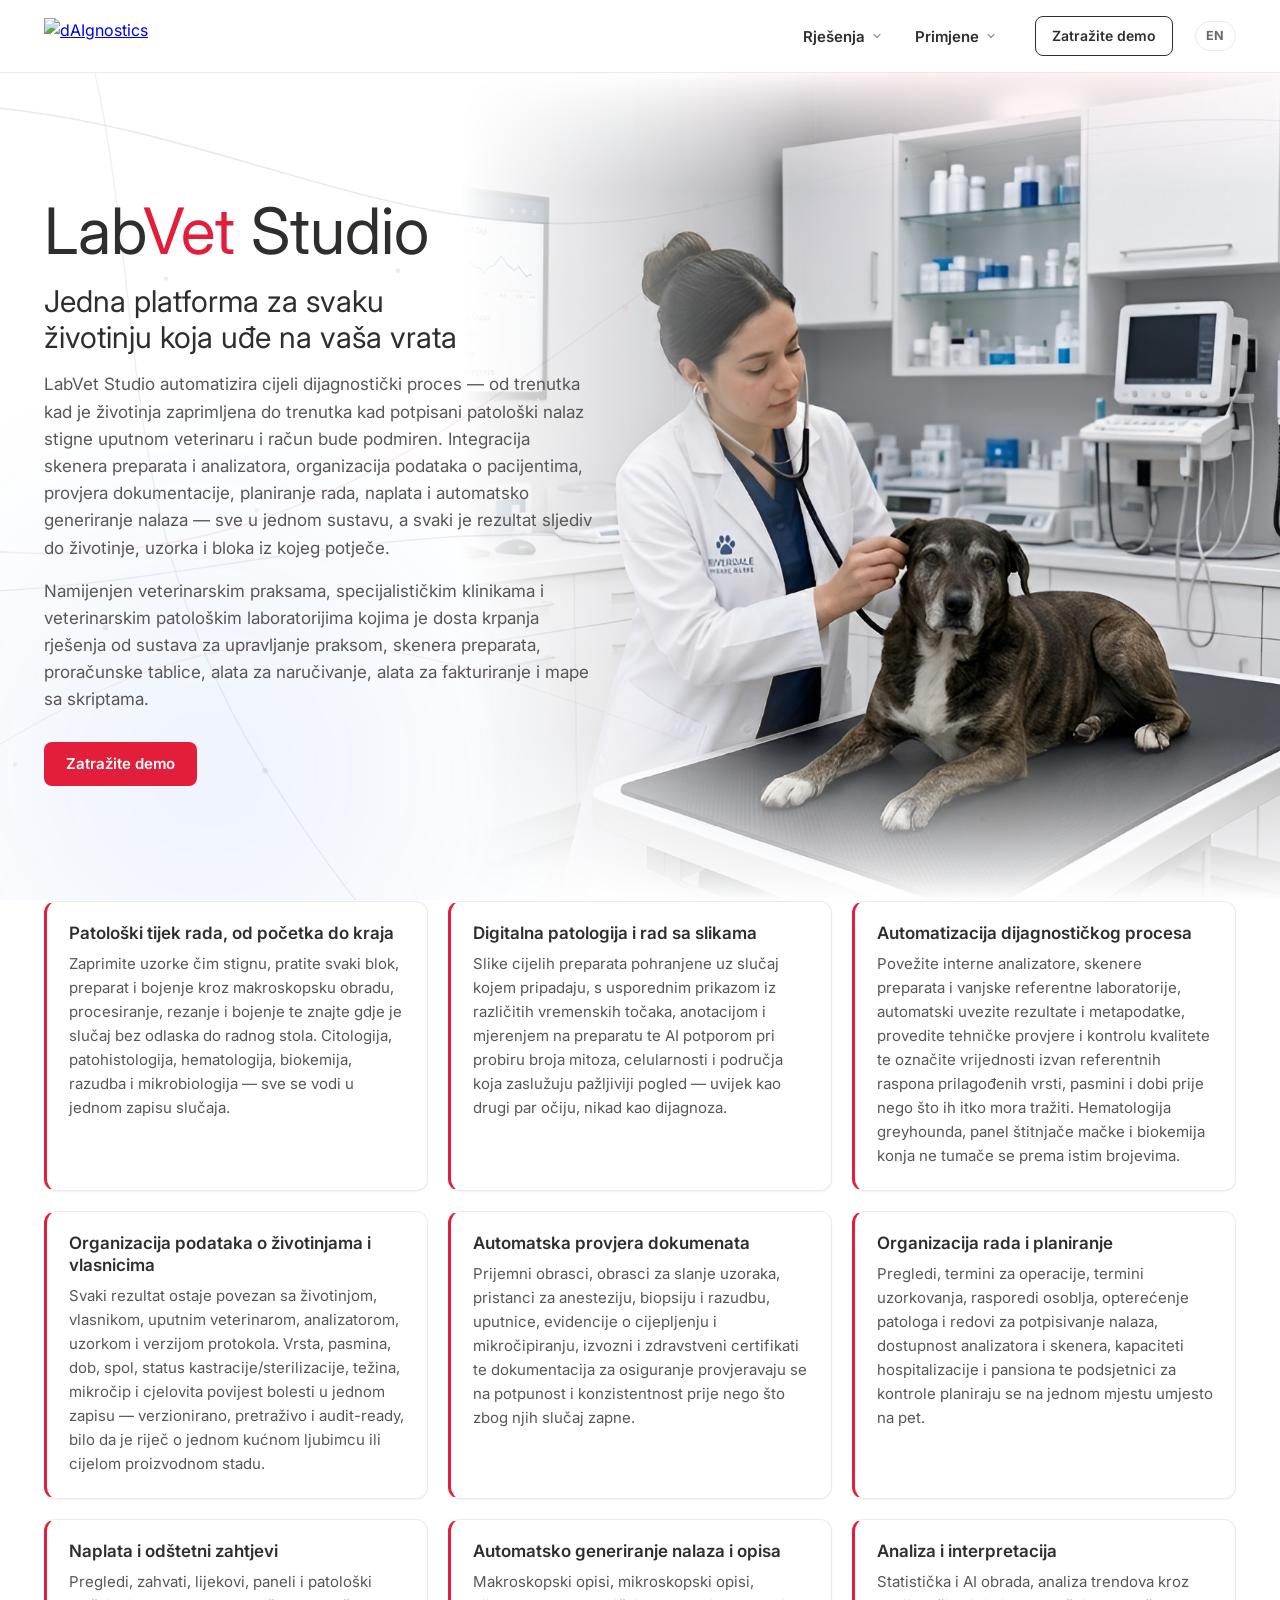
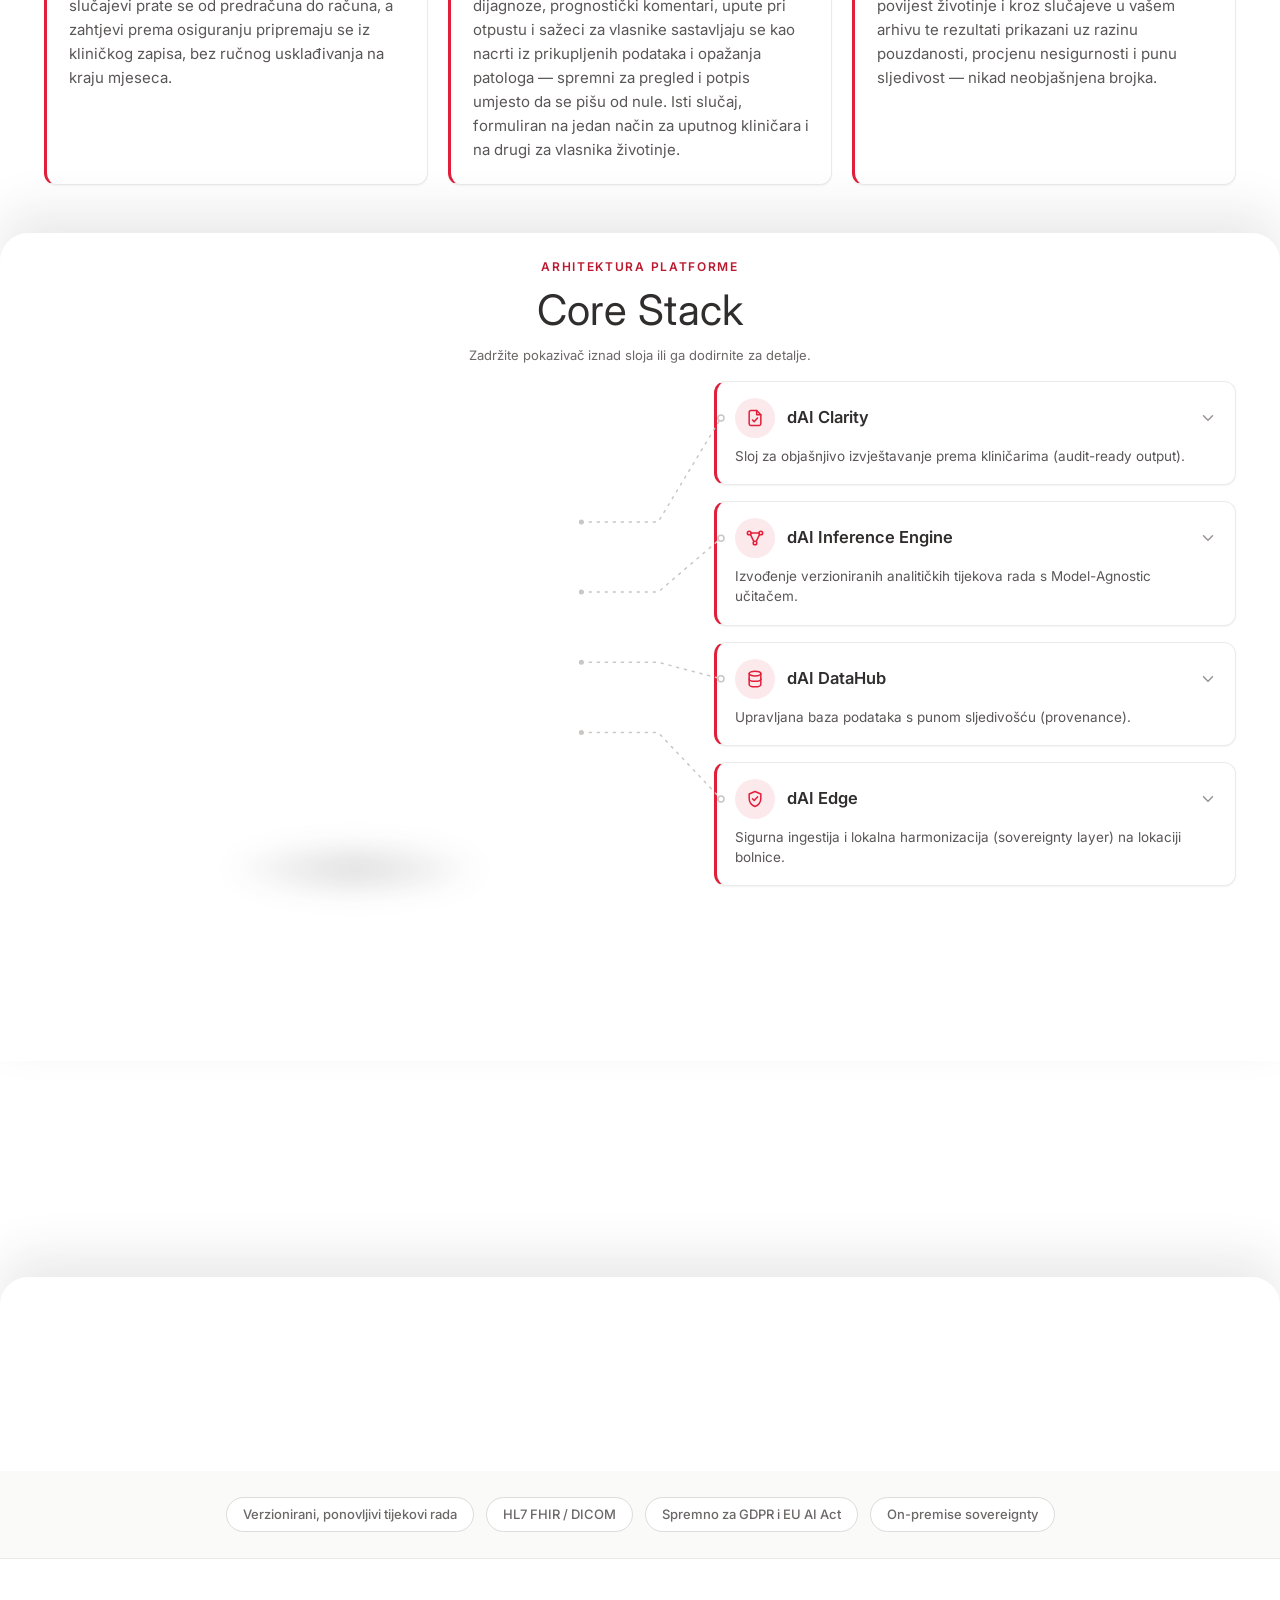
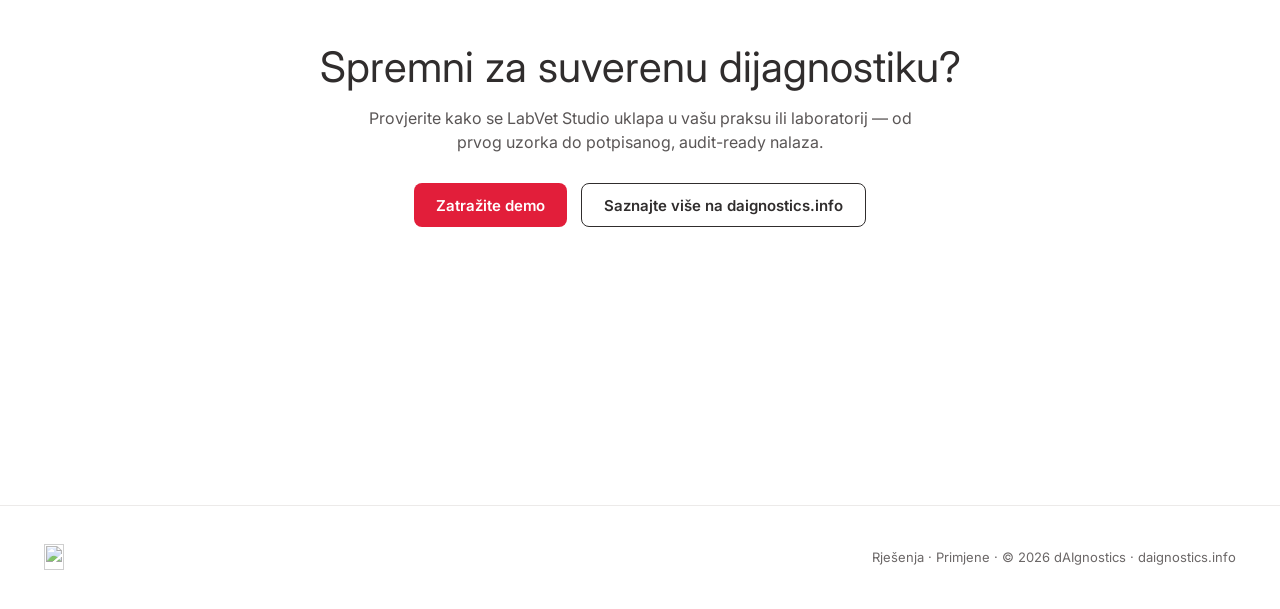
==== hr/index.html @ 2432e1c0 "Sharper LabVet hero photo (2048x1144 export of image.png) Co-Authored-By: Claude Fable 5.1 <noreply@" ====
<!DOCTYPE html>
<html lang="hr">
<head>
  <meta charset="UTF-8">
  <meta name="viewport" content="width=device-width, initial-scale=1.0">
  <title>dAIgnostics — LabVet Studio</title>
  <meta name="description" content="LabVet Studio: jedna platforma za svaku životinju koja uđe na vaša vrata — integracija skenera preparata i analizatora, organizacija podataka o pacijentima, provjera dokumentacije, planiranje rada, naplata i automatsko generiranje nalaza — a svaki je rezultat sljediv do životinje, uzorka i bloka iz kojeg potječe.">
  <link rel="icon" type="image/svg+xml" href="../assets/favicon.svg">
  <link rel="alternate" hreflang="en" href="../index.html">
  <link rel="alternate" hreflang="hr" href="index.html">
  <link rel="preconnect" href="https://fonts.googleapis.com">
  <link rel="preconnect" href="https://fonts.gstatic.com" crossorigin>
  <link href="https://fonts.googleapis.com/css2?family=Inter:wght@400;500;600;700&display=swap" rel="stylesheet">
  <link rel="stylesheet" href="../css/style.css">
</head>
<body>

<div class="bg" aria-hidden="true">
  <span class="bg-blob bg-blob--red"></span>
  <span class="bg-blob bg-blob--blue"></span>
  <svg class="bg-net bg-net--a" viewBox="0 0 1600 1000" preserveAspectRatio="xMidYMid slice" focusable="false" aria-hidden="true">
    <g stroke="#8FA3C4" fill="#8FA3C4">
      <path d="M -100 180 C 300 80, 520 340, 860 260 S 1420 120, 1750 240" fill="none" stroke-width="1.6" opacity=".22"/>
      <path d="M -80 620 C 260 700, 540 520, 900 610 S 1460 740, 1720 640" fill="none" stroke-width="1.4" opacity=".18"/>
      <path d="M 200 -60 C 340 260, 240 520, 430 820 S 620 980, 700 1100" fill="none" stroke-width="1.4" opacity=".17"/>
      <g opacity=".2">
        <circle cx="298" cy="105" r="2.4"/><circle cx="560" cy="322" r="1.8"/><circle cx="866" cy="258" r="2.6"/>
        <circle cx="1180" cy="170" r="1.7"/><circle cx="1452" cy="152" r="2.2"/><circle cx="270" cy="676" r="2.1"/>
        <circle cx="905" cy="612" r="2.5"/><circle cx="1310" cy="700" r="1.8"/><circle cx="330" cy="330" r="1.6"/>
        <circle cx="428" cy="818" r="2.3"/><circle cx="1560" cy="420" r="1.9"/><circle cx="80" cy="420" r="1.8"/>
      </g>
    </g>
  </svg>
  <svg class="bg-net bg-net--b" viewBox="0 0 1600 1000" preserveAspectRatio="xMidYMid slice" focusable="false" aria-hidden="true">
    <g stroke="#E5A9B4" fill="#E5A9B4">
      <path d="M 1700 120 C 1320 260, 1080 140, 780 360 S 320 660, -80 560" fill="none" stroke-width="1.6" opacity=".21"/>
      <path d="M 1750 820 C 1380 700, 1150 900, 820 780 S 380 640, 60 860" fill="none" stroke-width="1.4" opacity=".17"/>
      <g opacity=".18">
        <circle cx="1324" cy="256" r="2.4"/><circle cx="786" cy="358" r="2.7"/><circle cx="420" cy="560" r="1.9"/>
        <circle cx="1140" cy="866" r="2.1"/><circle cx="824" cy="782" r="2.4"/><circle cx="180" cy="812" r="1.7"/>
        <circle cx="1520" cy="500" r="1.8"/><circle cx="990" cy="120" r="1.7"/>
      </g>
    </g>
  </svg>
</div>

<header class="site-head">
  <div class="container head-row">
    <a class="brand" href="index.html" aria-label="dAIgnostics — početna">
      <img src="../assets/daignostics-logo.svg" alt="dAIgnostics" class="brand-logo" width="153" height="36">
    </a>
    <nav class="main-nav" aria-label="Glavna navigacija">
      <ul>
        <li class="has-dd">
          <a class="nav-link" href="rjesenja.html">Rješenja
            <svg class="nav-chev" viewBox="0 0 24 24" fill="none" stroke="currentColor" stroke-width="2.4" stroke-linecap="round" stroke-linejoin="round" focusable="false" aria-hidden="true"><path d="M6 9l6 6 6-6"/></svg>
          </a>
          <ul class="dd">
            <li><a href="rjesenja.html#health-studio">Health Studio — dijagnostička platforma</a></li>
            <li><a href="rjesenja.html#dai-edge">dAI Edge — suverenost podataka</a></li>
            <li><a href="rjesenja.html#ai-izvjestavanje">AI-asistirano izvještavanje</a></li>
            <li><a href="rjesenja.html#cezih">Nacionalna povezivost (CEZIH)</a></li>
            <li><a href="rjesenja.html#operacije">Optimizacija bolničkih resursa</a></li>
            <li><a class="dd-all" href="rjesenja.html">Sva rješenja →</a></li>
          </ul>
        </li>
        <li class="has-dd">
          <a class="nav-link" href="primjene.html">Primjene
            <svg class="nav-chev" viewBox="0 0 24 24" fill="none" stroke="currentColor" stroke-width="2.4" stroke-linecap="round" stroke-linejoin="round" focusable="false" aria-hidden="true"><path d="M6 9l6 6 6-6"/></svg>
          </a>
          <ul class="dd">
            <li><a href="primjene.html#radiologija">Nacrt radiološkog nalaza u sekundama</a></li>
            <li><a href="primjene.html#terapijska-lista">Digitalna terapijska lista</a></li>
            <li><a href="primjene.html#raspored">Automatski raspored liječnika</a></li>
            <li><a href="primjene.html#patologija">Modernizacija patološkog arhiva</a></li>
            <li><a href="primjene.html#biosignali">Od biosignala do nalaza</a></li>
            <li><a class="dd-all" href="primjene.html">Sve primjene →</a></li>
          </ul>
        </li>
      </ul>
    </nav>
    <a class="btn btn-ghost btn-small" href="#kontakt">Zatražite demo</a>
    <a class="lang-switch" href="../index.html" hreflang="en" lang="en" aria-label="English version">EN</a>
  </div>
</header>

<main>
  <section class="intro" aria-labelledby="hero-title" data-pin>
    <div class="intro-media">
      <div class="intro-media__frame">
        <img src="../assets/hero-labvet.jpg" alt="Osoba u bijeloj kuti u veterinarskoj ambulanti stetoskopom pregledava psa na stolu za pregled, a na zidnom zaslonu prikazan je karton životinje" width="2048" height="1144" fetchpriority="high" decoding="async">
      </div>
    </div>
    <div class="container intro-inner">
    <div class="intro-hero">
      <div class="intro-copy">
        <h1 id="hero-title" class="hero-title">Lab<span class="accent">Vet</span> Studio</h1>
        <p class="intro-tagline" role="doc-subtitle">Jedna platforma za svaku životinju koja uđe na vaša vrata</p>
        <p class="intro-lede">LabVet Studio automatizira cijeli dijagnostički proces — od trenutka kad je životinja zaprimljena do trenutka kad potpisani patološki nalaz stigne uputnom veterinaru i račun bude podmiren. Integracija skenera preparata i analizatora, organizacija podataka o pacijentima, provjera dokumentacije, planiranje rada, naplata i automatsko generiranje nalaza — sve u jednom sustavu, a svaki je rezultat sljediv do životinje, uzorka i bloka iz kojeg potječe.</p>
        <p class="intro-lede">Namijenjen veterinarskim praksama, specijalističkim klinikama i veterinarskim patološkim laboratorijima kojima je dosta krpanja rješenja od sustava za upravljanje praksom, skenera preparata, proračunske tablice, alata za naručivanje, alata za fakturiranje i mape sa skriptama.</p>
        <div class="intro-actions">
          <a class="btn btn-primary" href="#kontakt">Zatražite demo</a>
        </div>
      </div>
    </div><!-- /.intro-hero -->

    <div class="feature-grid">
      <article class="feature">
        <h2 class="feature-title">Patološki tijek rada, od početka do kraja</h2>
        <p>Zaprimite uzorke čim stignu, pratite svaki blok, preparat i bojenje kroz makroskopsku obradu, procesiranje, rezanje i bojenje te znajte gdje je slučaj bez odlaska do radnog stola. Citologija, patohistologija, hematologija, biokemija, razudba i mikrobiologija — sve se vodi u jednom zapisu slučaja.</p>
      </article>
      <article class="feature">
        <h2 class="feature-title">Digitalna patologija i rad sa slikama</h2>
        <p>Slike cijelih preparata pohranjene uz slučaj kojem pripadaju, s usporednim prikazom iz različitih vremenskih točaka, anotacijom i mjerenjem na preparatu te AI potporom pri probiru broja mitoza, celularnosti i područja koja zaslužuju pažljiviji pogled — uvijek kao drugi par očiju, nikad kao dijagnoza.</p>
      </article>
      <article class="feature">
        <h2 class="feature-title">Automatizacija dijagnostičkog procesa</h2>
        <p>Povežite interne analizatore, skenere preparata i vanjske referentne laboratorije, automatski uvezite rezultate i metapodatke, provedite tehničke provjere i kontrolu kvalitete te označite vrijednosti izvan referentnih raspona prilagođenih vrsti, pasmini i dobi prije nego što ih itko mora tražiti. Hematologija greyhounda, panel štitnjače mačke i biokemija konja ne tumače se prema istim brojevima.</p>
      </article>
      <article class="feature">
        <h2 class="feature-title">Organizacija podataka o životinjama i vlasnicima</h2>
        <p>Svaki rezultat ostaje povezan sa životinjom, vlasnikom, uputnim veterinarom, analizatorom, uzorkom i verzijom protokola. Vrsta, pasmina, dob, spol, status kastracije/sterilizacije, težina, mikročip i cjelovita povijest bolesti u jednom zapisu — verzionirano, pretraživo i audit-ready, bilo da je riječ o jednom kućnom ljubimcu ili cijelom proizvodnom stadu.</p>
      </article>
      <article class="feature">
        <h2 class="feature-title">Automatska provjera dokumenata</h2>
        <p>Prijemni obrasci, obrasci za slanje uzoraka, pristanci za anesteziju, biopsiju i razudbu, uputnice, evidencije o cijepljenju i mikročipiranju, izvozni i zdravstveni certifikati te dokumentacija za osiguranje provjeravaju se na potpunost i konzistentnost prije nego što zbog njih slučaj zapne.</p>
      </article>
      <article class="feature">
        <h2 class="feature-title">Organizacija rada i planiranje</h2>
        <p>Pregledi, termini za operacije, termini uzorkovanja, rasporedi osoblja, opterećenje patologa i redovi za potpisivanje nalaza, dostupnost analizatora i skenera, kapaciteti hospitalizacije i pansiona te podsjetnici za kontrole planiraju se na jednom mjestu umjesto na pet.</p>
      </article>
      <article class="feature">
        <h2 class="feature-title">Naplata i odštetni zahtjevi</h2>
        <p>Pregledi, zahvati, lijekovi, paneli i patološki slučajevi prate se od predračuna do računa, a zahtjevi prema osiguranju pripremaju se iz kliničkog zapisa, bez ručnog usklađivanja na kraju mjeseca.</p>
      </article>
      <article class="feature">
        <h2 class="feature-title">Automatsko generiranje nalaza i opisa</h2>
        <p>Makroskopski opisi, mikroskopski opisi, dijagnoze, prognostički komentari, upute pri otpustu i sažeci za vlasnike sastavljaju se kao nacrti iz prikupljenih podataka i opažanja patologa — spremni za pregled i potpis umjesto da se pišu od nule. Isti slučaj, formuliran na jedan način za uputnog kliničara i na drugi za vlasnika životinje.</p>
      </article>
      <article class="feature">
        <h2 class="feature-title">Analiza i interpretacija</h2>
        <p>Statistička i AI obrada, analiza trendova kroz povijest životinje i kroz slučajeve u vašem arhivu te rezultati prikazani uz razinu pouzdanosti, procjenu nesigurnosti i punu sljedivost — nikad neobjašnjena brojka.</p>
      </article>
    </div>
    </div><!-- /.intro-inner -->
  </section>

  <div class="pin-region" data-pin>
  <section class="hero container">
    <p class="eyebrow">Arhitektura platforme</p>
    <h2 id="stack-title" class="hero-title stack-title">Core Stack</h2>
    <p class="hint">Zadržite pokazivač iznad sloja ili ga dodirnite za detalje.</p>
  </section>

  <section class="stack-viz container" id="stack" data-active="" data-pinned="false" aria-labelledby="stack-title">

    <div class="scene-wrap">
      <div class="ground-shadow" aria-hidden="true"></div>
      <div class="scene">

        <div class="slab-pos" style="--i:3" data-id="clarity">
          <span class="anchor" aria-hidden="true"></span>
          <div class="slab-lift">
            <div class="slab-idle">
              <button class="slab" type="button" id="slab-clarity">
                <span class="face face--top"><span class="detail d-frame" aria-hidden="true"></span><span class="detail d-screen" aria-hidden="true"></span><span class="detail d-slot d-slot-1" aria-hidden="true"></span><span class="detail d-slot d-slot-2" aria-hidden="true"></span><span class="slab-mark" aria-hidden="true"><svg viewBox="0 0 32 32" focusable="false" aria-hidden="true"><g fill="#E21E3A"><path d="M16 5.2 25 10l-9 4.8L7 10z" opacity=".95"/><path d="M16 12.4 25 17.2l-9 4.8-9-4.8z" opacity=".7"/><path d="M16 19.6 25 24.4l-9 4.8-9-4.8z" opacity=".45"/></g></svg></span><span class="slab-label">dAI Clarity<span class="visually-hidden"> — sloj 1 od 4, prikaži ključne značajke</span></span></span>
                <span class="face face--south" aria-hidden="true"></span>
                <span class="face face--east" aria-hidden="true"></span>
              </button>
            </div>
          </div>
        </div>

        <div class="slab-pos" style="--i:2" data-id="inference">
          <span class="anchor" aria-hidden="true"></span>
          <div class="slab-lift">
            <div class="slab-idle">
              <button class="slab" type="button" id="slab-inference">
                <span class="face face--top"><span class="detail d-chip" aria-hidden="true"></span><span class="detail d-trace d-trace-1" aria-hidden="true"></span><span class="detail d-trace d-trace-2" aria-hidden="true"></span><span class="detail d-port" aria-hidden="true"></span><span class="slab-label">dAI Inference Engine<span class="visually-hidden"> — sloj 2 od 4, prikaži ključne značajke</span></span></span>
                <span class="face face--south" aria-hidden="true"></span>
                <span class="face face--east" aria-hidden="true"></span>
              </button>
              <span class="module" aria-hidden="true">
                <span class="m-face m-top"><span class="m-label">Zamjenjivi<br>AI Model</span></span>
                <span class="m-face m-south"></span>
                <span class="m-face m-east"></span>
              </span>
            </div>
          </div>
        </div>

        <div class="slab-pos" style="--i:1" data-id="datahub">
          <span class="anchor" aria-hidden="true"></span>
          <div class="slab-lift">
            <div class="slab-idle">
              <button class="slab" type="button" id="slab-datahub">
                <span class="face face--top"><span class="detail d-panel" aria-hidden="true"></span><span class="detail d-vent d-vent-1" aria-hidden="true"></span><span class="detail d-vent d-vent-2" aria-hidden="true"></span><span class="detail d-vent d-vent-3" aria-hidden="true"></span><span class="detail d-pad d-pad-nw" aria-hidden="true"></span><span class="detail d-pad d-pad-ne" aria-hidden="true"></span><span class="detail d-pad d-pad-sw" aria-hidden="true"></span><span class="detail d-pad d-pad-se" aria-hidden="true"></span><span class="slab-label">dAI DataHub<span class="visually-hidden"> — sloj 3 od 4, prikaži ključne značajke</span></span></span>
                <span class="face face--south" aria-hidden="true"></span>
                <span class="face face--east" aria-hidden="true"></span>
              </button>
            </div>
          </div>
        </div>

        <div class="slab-pos" style="--i:0" data-id="edge">
          <span class="anchor" aria-hidden="true"></span>
          <div class="slab-lift">
            <div class="slab-idle">
              <button class="slab" type="button" id="slab-edge">
                <span class="face face--top"><span class="detail d-pad d-pad-nw" aria-hidden="true"></span><span class="detail d-pad d-pad-ne" aria-hidden="true"></span><span class="detail d-pad d-pad-sw" aria-hidden="true"></span><span class="detail d-pad d-pad-se" aria-hidden="true"></span><span class="detail d-vent-wide" aria-hidden="true"></span><span class="detail d-led" aria-hidden="true"></span><span class="slab-label">dAI Edge<span class="visually-hidden"> — sloj 4 od 4, prikaži ključne značajke</span></span></span>
                <span class="face face--south" aria-hidden="true"></span>
                <span class="face face--east" aria-hidden="true"></span>
                <span class="post post-nw" aria-hidden="true"><i class="post-s"></i><i class="post-e"></i><i class="post-cap"></i></span>
                <span class="post post-ne" aria-hidden="true"><i class="post-s"></i><i class="post-e"></i><i class="post-cap"></i></span>
                <span class="post post-sw" aria-hidden="true"><i class="post-s"></i><i class="post-e"></i><i class="post-cap"></i></span>
              </button>
            </div>
          </div>
        </div>

      </div>
    </div>

    <div class="cards">

      <article class="card" style="--ci:0" data-id="clarity">
        <h3 class="card-head">
          <button class="card-toggle" type="button" id="trig-clarity">
            <span class="card-swatch" aria-hidden="true"></span>
            <span class="card-icon" aria-hidden="true">
              <svg viewBox="0 0 24 24" fill="none" stroke="currentColor" stroke-width="1.8" stroke-linecap="round" stroke-linejoin="round" focusable="false" aria-hidden="true">
                <path d="M14 3H7a2 2 0 0 0-2 2v14a2 2 0 0 0 2 2h10a2 2 0 0 0 2-2V8z"/>
                <path d="M14 3v5h5"/>
                <path d="M9 14.5l2 2 4-4.5"/>
              </svg>
            </span>
            <span class="card-title">dAI Clarity</span>
            <span class="chev" aria-hidden="true">
              <svg viewBox="0 0 24 24" fill="none" stroke="currentColor" stroke-width="2" stroke-linecap="round" stroke-linejoin="round" focusable="false" aria-hidden="true"><path d="M6 9l6 6 6-6"/></svg>
            </span>
          </button>
        </h3>
        <p class="card-desc">Sloj za objašnjivo izvještavanje prema kliničarima (audit-ready output).</p>
        <div class="panel-clip">
          <div class="panel" role="region" id="panel-clarity" aria-labelledby="trig-clarity">
            <ul class="features">
              <li>Audit-ready nalazi s potpunim tragom odlučivanja</li>
              <li>Objašnjivost po nalazu: ključni čimbenici, SHAP i saliency mape</li>
              <li>Pragovi pouzdanosti i automatsko označavanje graničnih nalaza</li>
              <li>Izvoz u HL7 FHIR i PDF uz digitalni potpis</li>
            </ul>
          </div>
        </div>
      </article>

      <article class="card" style="--ci:1" data-id="inference">
        <h3 class="card-head">
          <button class="card-toggle" type="button" id="trig-inference">
            <span class="card-swatch" aria-hidden="true"></span>
            <span class="card-icon" aria-hidden="true">
              <svg viewBox="0 0 24 24" fill="none" stroke="currentColor" stroke-width="1.8" stroke-linecap="round" stroke-linejoin="round" focusable="false" aria-hidden="true">
                <circle cx="5" cy="6" r="2.2"/><circle cx="19" cy="6" r="2.2"/><circle cx="12" cy="18" r="2.2"/>
                <path d="M6.5 7.6L10.5 16M17.5 7.6L13.5 16M7.2 6h9.6"/>
              </svg>
            </span>
            <span class="card-title">dAI Inference Engine</span>
            <span class="chev" aria-hidden="true">
              <svg viewBox="0 0 24 24" fill="none" stroke="currentColor" stroke-width="2" stroke-linecap="round" stroke-linejoin="round" focusable="false" aria-hidden="true"><path d="M6 9l6 6 6-6"/></svg>
            </span>
          </button>
        </h3>
        <p class="card-desc">Izvođenje verzioniranih analitičkih tijekova rada s Model-Agnostic učitačem.</p>
        <div class="panel-clip">
          <div class="panel" role="region" id="panel-inference" aria-labelledby="trig-inference">
            <ul class="features">
              <li>Verzionirani, ponovljivi analitički tijekovi rada</li>
              <li>Model-Agnostic učitač: ONNX, PyTorch, TensorFlow, scikit-learn</li>
              <li>Reproducibilnost: rezultat vezan uz točnu verziju modela i podataka</li>
              <li>Horizontalno skaliranje i redovi čekanja za serijske analize</li>
            </ul>
          </div>
        </div>
      </article>

      <article class="card" style="--ci:2" data-id="datahub">
        <h3 class="card-head">
          <button class="card-toggle" type="button" id="trig-datahub">
            <span class="card-swatch" aria-hidden="true"></span>
            <span class="card-icon" aria-hidden="true">
              <svg viewBox="0 0 24 24" fill="none" stroke="currentColor" stroke-width="1.8" stroke-linecap="round" stroke-linejoin="round" focusable="false" aria-hidden="true">
                <ellipse cx="12" cy="5.5" rx="7" ry="2.8"/>
                <path d="M5 5.5v13c0 1.55 3.13 2.8 7 2.8s7-1.25 7-2.8v-13"/>
                <path d="M5 12c0 1.55 3.13 2.8 7 2.8s7-1.25 7-2.8"/>
              </svg>
            </span>
            <span class="card-title">dAI DataHub</span>
            <span class="chev" aria-hidden="true">
              <svg viewBox="0 0 24 24" fill="none" stroke="currentColor" stroke-width="2" stroke-linecap="round" stroke-linejoin="round" focusable="false" aria-hidden="true"><path d="M6 9l6 6 6-6"/></svg>
            </span>
          </button>
        </h3>
        <p class="card-desc">Upravljana baza podataka s punom sljedivošću (provenance).</p>
        <div class="panel-clip">
          <div class="panel" role="region" id="panel-datahub" aria-labelledby="trig-datahub">
            <ul class="features">
              <li>Puna sljedivost (provenance) svakog zapisa i transformacije</li>
              <li>Kontrola pristupa po ulogama (RBAC) i cjelovit revizijski dnevnik</li>
              <li>Verzioniranje skupova podataka s nepromjenjivom poviješću</li>
              <li>Standardizirani rječnici i formati: LOINC, SNOMED CT, DICOM, OMOP</li>
            </ul>
          </div>
        </div>
      </article>

      <article class="card" style="--ci:3" data-id="edge">
        <h3 class="card-head">
          <button class="card-toggle" type="button" id="trig-edge">
            <span class="card-swatch" aria-hidden="true"></span>
            <span class="card-icon" aria-hidden="true">
              <svg viewBox="0 0 24 24" fill="none" stroke="currentColor" stroke-width="1.8" stroke-linecap="round" stroke-linejoin="round" focusable="false" aria-hidden="true">
                <path d="M12 3l7 3v5c0 4.6-3 8.4-7 10-4-1.6-7-5.4-7-10V6z"/>
                <path d="M9 11.8l2 2 4-4.3"/>
              </svg>
            </span>
            <span class="card-title">dAI Edge</span>
            <span class="chev" aria-hidden="true">
              <svg viewBox="0 0 24 24" fill="none" stroke="currentColor" stroke-width="2" stroke-linecap="round" stroke-linejoin="round" focusable="false" aria-hidden="true"><path d="M6 9l6 6 6-6"/></svg>
            </span>
          </button>
        </h3>
        <p class="card-desc">Sigurna ingestija i lokalna harmonizacija (sovereignty layer) na lokaciji bolnice.</p>
        <div class="panel-clip">
          <div class="panel" role="region" id="panel-edge" aria-labelledby="trig-edge">
            <ul class="features">
              <li>Sigurna ingestija na lokaciji bolnice (on-premise)</li>
              <li>Lokalna harmonizacija i pseudonimizacija prije svake obrade</li>
              <li>Suverenitet podataka: podaci ne napuštaju ustanovu bez odobrenja</li>
              <li>Šifriranje u mirovanju i prijenosu (AES-256, TLS 1.3) uz LIS/BIS integraciju</li>
            </ul>
          </div>
        </div>
      </article>

    </div>

    <svg class="leaders" aria-hidden="true" focusable="false"></svg>
  </section>
  </div><!-- /.pin-region -->

  <div class="curtain">
  <section class="badges" aria-label="Standardi i usklađenost">
    <div class="container badge-row">
      <span class="chip">Verzionirani, ponovljivi tijekovi rada</span>
      <span class="chip">HL7 FHIR / DICOM</span>
      <span class="chip">Spremno za GDPR i EU AI Act</span>
      <span class="chip">On-premise sovereignty</span>
    </div>
  </section>

  <section class="cta container" id="kontakt">
    <h2 class="cta-title">Spremni za suverenu dijagnostiku?</h2>
    <p class="cta-sub">Provjerite kako se LabVet Studio uklapa u vašu praksu ili laboratorij —
      od prvog uzorka do potpisanog, audit-ready nalaza.</p>
    <div class="cta-row">
      <a class="btn btn-primary" href="mailto:contact@daignostics.info">Zatražite demo</a>
      <a class="btn btn-ghost" href="https://daignostics.info" target="_blank" rel="noopener">Saznajte više na daignostics.info</a>
    </div>
  </section>
  </div><!-- /.curtain -->
</main>

<footer class="site-foot">
  <div class="container foot-row">
    <img src="../assets/daignostics-logo.svg" alt="" class="foot-logo" width="110" height="26">
    <p><a href="rjesenja.html">Rješenja</a> · <a href="primjene.html">Primjene</a> · © 2026 dAIgnostics · <a href="https://daignostics.info">daignostics.info</a></p>
  </div>
</footer>

<script src="../js/main.js"></script>
</body>
</html>
---- css/style.css ----
/* ==========================================================================
   dAIgnostics — The Core Stack
   Brand: daignostics.info — red #E21E3A / #BB1930, ink #302D2D, Inter + Adarsh Sans
   ========================================================================== */

@font-face {
  font-family: 'Adarsh Sans';
  src: url('../assets/fonts/AdarshSans-Regular.ttf') format('truetype');
  font-weight: 400;
  font-style: normal;
  font-display: swap;
}

:root {
  --red: #E21E3A;
  --red-dark: #BB1930;
  --red-tint: #FCE9EC;
  --ink: #302D2D;
  --ink-soft: #5A5656;
  --ink-mute: #6B6767;
  --ink-faint: #9A9494;
  --line: #ECEAE9;
  --bg-soft: #FAFAF9;

  --font-ui: 'Inter', system-ui, -apple-system, 'Segoe UI', sans-serif;
  --font-display: 'Adarsh Sans', 'Inter', system-ui, sans-serif;

  /* Isometric geometry — breakpoints only retune these */
  --slab: clamp(220px, min(44vw, 34vh), 320px);
  --thick: calc(var(--slab) * 0.09);
  --gap: calc(var(--slab) * 0.28);
  --lift: 20px;
  --entrance-z: calc(var(--slab) * 0.8);

  --ease-out: cubic-bezier(.22, 1, .36, 1);
  --ease-spring: cubic-bezier(.34, 1.45, .64, 1);
}

*, *::before, *::after { box-sizing: border-box; }

html {
  scroll-behavior: smooth;
  -webkit-text-size-adjust: 100%;
  background: #FFFFFF;
  overflow-x: clip; /* transformed 3D extras (module) must never create page-level h-scroll */
}

body {
  margin: 0;
  background: transparent; /* the fixed .bg layer shows through */
  color: var(--ink);
  font: 400 16px/1.55 var(--font-ui);
  /* no overflow on body: html{overflow-x:clip} handles clipping, and a body
     scroll container would break position:sticky for the curtain effect */
}

/* --------------------------------------------------------------------------
   Ambient background — faint neural strands + drifting colour washes,
   echoing the daignostics.info hero. Lives OUTSIDE the 3D scene tree,
   so blur/opacity here can never flatten the stack.
   -------------------------------------------------------------------------- */

.bg {
  position: fixed;
  inset: 0;
  z-index: -1;
  overflow: hidden;
  pointer-events: none;
}

.bg-blob {
  position: absolute;
  width: 55vmax;
  height: 55vmax;
  border-radius: 50%;
  filter: blur(70px);
  will-change: transform;
}

.bg-blob--red {
  top: -18vmax;
  right: -12vmax;
  background: radial-gradient(circle at 40% 40%, rgba(226, 30, 58, .09), transparent 65%);
  animation: blobDrift 24s ease-in-out infinite alternate;
}

.bg-blob--blue {
  bottom: -20vmax;
  left: -14vmax;
  background: radial-gradient(circle at 55% 45%, rgba(36, 103, 224, .09), transparent 65%);
  animation: blobDrift 32s ease-in-out infinite alternate-reverse;
}

@keyframes blobDrift {
  from { transform: translate3d(0, 0, 0) scale(1); }
  to   { transform: translate3d(-9vmax, 6vmax, 0) scale(1.18); }
}

.bg-net {
  position: absolute;
  inset: -6%;
  width: 112%;
  height: 112%;
  will-change: transform;
}

/* the SVG roots animate (compositor-friendly), never their inner <g> */
.bg-net--a { animation: netDrift 30s ease-in-out infinite alternate; }
.bg-net--b { animation: netDrift 42s ease-in-out infinite alternate-reverse; }

@keyframes netDrift {
  from { transform: translate3d(0, 0, 0); }
  to   { transform: translate3d(-70px, 42px, 0); }
}

body.page-hidden .bg-blob,
body.page-hidden .bg-net,
body.page-hidden .bg-net path,
body.page-hidden .bg-net g > g {
  animation-play-state: paused;
}

/* The strands themselves undulate: CSS animates the path's `d` between
   structurally identical beziers (Chromium/Firefox; Safari falls back to the
   whole-layer drift). Dots twinkle via group opacity. */

.bg-net--a path:nth-of-type(1) { animation: waveA1 8s ease-in-out infinite alternate; }
.bg-net--a path:nth-of-type(2) { animation: waveA2 10s ease-in-out infinite alternate; animation-delay: -3s; }
.bg-net--a path:nth-of-type(3) { animation: waveA3 9s ease-in-out infinite alternate; animation-delay: -6s; }
.bg-net--b path:nth-of-type(1) { animation: waveB1 8.5s ease-in-out infinite alternate; animation-delay: -2s; }
.bg-net--b path:nth-of-type(2) { animation: waveB2 11s ease-in-out infinite alternate; animation-delay: -5s; }

@keyframes waveA1 {
  from { d: path("M -100 180 C 300 80, 520 340, 860 260 S 1420 120, 1750 240"); }
  to   { d: path("M -100 255 C 300 185, 520 250, 860 335 S 1420 215, 1750 165"); }
}
@keyframes waveA2 {
  from { d: path("M -80 620 C 260 700, 540 520, 900 610 S 1460 740, 1720 640"); }
  to   { d: path("M -80 550 C 260 615, 540 605, 900 525 S 1460 655, 1720 715"); }
}
@keyframes waveA3 {
  from { d: path("M 200 -60 C 340 260, 240 520, 430 820 S 620 980, 700 1100"); }
  to   { d: path("M 280 -60 C 275 305, 335 475, 505 775 S 665 935, 655 1100"); }
}
@keyframes waveB1 {
  from { d: path("M 1700 120 C 1320 260, 1080 140, 780 360 S 320 660, -80 560"); }
  to   { d: path("M 1700 190 C 1320 170, 1080 230, 780 290 S 320 575, -80 640"); }
}
@keyframes waveB2 {
  from { d: path("M 1750 820 C 1380 700, 1150 900, 820 780 S 380 640, 60 860"); }
  to   { d: path("M 1750 745 C 1380 775, 1150 815, 820 855 S 380 715, 60 785"); }
}

.bg-net g > g { animation: dotsTwinkle 4.5s ease-in-out infinite alternate; }
.bg-net--b g > g { animation-duration: 6s; animation-delay: -2.5s; }

@keyframes dotsTwinkle {
  from { opacity: .10; }
  to   { opacity: .38; }
}

img { max-width: 100%; height: auto; }

.container {
  max-width: 1240px;
  margin-inline: auto;
  padding-inline: 24px;
}

.visually-hidden {
  position: absolute;
  width: 1px; height: 1px;
  margin: -1px; padding: 0;
  overflow: hidden;
  clip: rect(0 0 0 0);
  white-space: nowrap;
  border: 0;
}

:focus-visible {
  outline: 2px solid var(--red);
  outline-offset: 3px;
  border-radius: 4px;
}

/* --------------------------------------------------------------------------
   Buttons
   -------------------------------------------------------------------------- */

.btn {
  display: inline-flex;
  align-items: center;
  justify-content: center;
  gap: 8px;
  padding: 12px 22px;
  border-radius: 8px;
  font: 600 15px/1 var(--font-ui);
  text-decoration: none;
  transition: background-color .2s, color .2s, border-color .2s, box-shadow .2s;
  min-height: 44px;
  white-space: nowrap;
}

.btn-small { padding: 9px 16px; font-size: 14px; min-height: 40px; }

.btn-primary {
  background: var(--red);
  color: #fff;
}
.btn-primary:hover { background: var(--red-dark); }

.btn-ghost {
  border: 1px solid var(--ink);
  color: var(--ink);
  background: transparent;
}
.btn-ghost:hover { background: var(--ink); color: #fff; }

/* --------------------------------------------------------------------------
   Header
   -------------------------------------------------------------------------- */

.site-head {
  position: sticky;
  top: 0;
  z-index: 50;
  border-bottom: 1px solid var(--line);
  background: #fff;
}

.head-row {
  display: flex;
  align-items: center;
  justify-content: space-between;
  gap: 12px;
  height: 72px;
}

@media (max-width: 399.98px) {
  .brand-logo { height: 28px; }
  .head-row .btn-small { padding: 8px 12px; font-size: 13px; }
}

.brand { display: inline-flex; align-items: center; }
.brand-logo { height: 36px; width: auto; display: block; }

/* --------------------------------------------------------------------------
   Main navigation (dropdowns on hover/focus-within; plain links < 720px)
   -------------------------------------------------------------------------- */

.main-nav {
  flex: 1 1 auto;
  margin-right: 12px;
}

.main-nav > ul {
  display: flex;
  justify-content: flex-end; /* links sit beside the demo button, not centered */
  gap: 4px;
  list-style: none;
  margin: 0;
  padding: 0;
}

.main-nav > ul > li { position: relative; }

.nav-link {
  display: inline-flex;
  align-items: center;
  gap: 6px;
  padding: 10px 14px;
  border-radius: 8px;
  font: 600 15px/1 var(--font-ui);
  color: var(--ink);
  text-decoration: none;
  transition: background-color .15s, color .15s;
}

.nav-link:hover { background: var(--bg-soft); color: var(--red); }
.nav-link[aria-current="page"] { color: var(--red); }

.nav-link .nav-chev {
  width: 12px;
  height: 12px;
  color: var(--ink-faint);
  transition: transform .18s;
}

.has-dd:hover .nav-chev,
.has-dd:focus-within .nav-chev { transform: rotate(180deg); }

.dd {
  position: absolute;
  top: calc(100% + 6px);
  left: auto;
  right: 0; /* right-anchored: the nav now lives at the right edge */
  min-width: 320px;
  margin: 0;
  padding: 8px;
  list-style: none;
  background: #fff;
  border: 1px solid var(--line);
  border-radius: 12px;
  box-shadow: 0 16px 40px rgba(48, 45, 45, .13);
  opacity: 0;
  visibility: hidden;
  transform: translateY(6px);
  transition: opacity .18s, transform .18s, visibility 0s .18s;
  z-index: 30;
}

.has-dd:hover .dd,
.has-dd:focus-within .dd {
  opacity: 1;
  visibility: visible;
  transform: none;
  transition: opacity .18s, transform .18s, visibility 0s;
}

.dd a {
  display: block;
  padding: 10px 12px;
  border-radius: 8px;
  font: 500 14px/1.4 var(--font-ui);
  color: var(--ink-soft);
  text-decoration: none;
}

.dd a:hover { background: var(--bg-soft); color: var(--ink); }
.dd .dd-all { border-top: 1px dashed var(--line); margin-top: 6px; padding-top: 10px; color: var(--red-dark); font-weight: 600; }

@media (max-width: 719.98px) {
  .dd { display: none; }
  .nav-link { padding: 10px 10px; font-size: 14px; }
  .nav-link .nav-chev { display: none; }
  .head-row > .btn { display: none; } /* nav wins the narrow header; CTA stays in page */
}

/* Language switch pill */
.lang-switch {
  display: inline-flex;
  align-items: center;
  justify-content: center;
  min-width: 40px;
  padding: 8px 10px;
  margin-left: 10px;
  border: 1px solid var(--line);
  border-radius: 999px;
  font: 700 12.5px/1 var(--font-ui);
  letter-spacing: .06em;
  color: var(--ink-mute);
  text-decoration: none;
  transition: color .15s, border-color .15s, background-color .15s;
}
.lang-switch:hover { color: var(--red); border-color: var(--red); background: var(--red-tint); }

@media (max-width: 719.98px) {
  .lang-switch { margin-left: 4px; }
}

/* --------------------------------------------------------------------------
   Curtain scroll (homepage, desktop): the intro scrolls until its bottom
   meets the viewport bottom and pins; the stack panel rises over it and pins
   in turn; then the badges + CTA curtain rises over the stack. --pin-top is
   set from JS per [data-pin] element, so a region taller than the space
   under the header gets a negative offset and scrolls through first.
   -------------------------------------------------------------------------- */

@media (min-width: 1024px) and (prefers-reduced-motion: no-preference) {
  html.js .intro { /* JS-gated: without --pin-top from JS it would pin at once */
    position: sticky;
    top: var(--pin-top, 72px);
    z-index: 0;
  }
  .pin-region {
    position: sticky;
    top: var(--pin-top, 72px); /* just below the sticky header */
    z-index: 1;
    /* white panel that rises over the pinned intro; at least a viewport tall
       so nothing of the intro shows below it once pinned.
       NO overflow:hidden here — the 3D scene lives inside (FLATTENING RULES) */
    min-height: calc(100vh - 72px);
    background: #fff;
    border-radius: 28px 28px 0 0;
    box-shadow: 0 -22px 48px rgba(48, 45, 45, .10);
  }
  /* tighten the vertical rhythm so heading + stack fit under the header on a
     typical desktop viewport (incl. 1280x720), so the panel pins whole */
  .pin-region .hero { padding-block: 28px 0; }
  .pin-region .hint { margin-top: 12px; }
  .pin-region .stack-viz { padding-block: 8px 24px; }
  .curtain {
    position: relative;
    z-index: 2;
    /* dwell: the pinned stack stays fully uncovered for a stretch of scroll
       before the curtain starts to rise over it, so it can be explored */
    margin-top: 24vh;
    background: #fff;
    border-radius: 28px 28px 0 0;
    overflow: hidden; /* safe: no 3D scene inside the curtain */
    box-shadow: 0 -22px 48px rgba(48, 45, 45, .10);
    /* at least a full viewport tall: the curtain fully covers the pinned
       region before its sticky travel runs out at the end of the document */
    min-height: calc(100vh - 72px);
    display: flex;
    flex-direction: column;
    justify-content: center;
  }
  .curtain .badges { border-top: 0; }
  .site-foot {
    position: relative;
    z-index: 2;
    background: #fff;
  }
}

/* --------------------------------------------------------------------------
   Subpages: Rješenja / Primjene
   -------------------------------------------------------------------------- */

.subhero { padding-block: 64px 20px; }

.page-sections {
  max-width: 880px;
  margin-inline: auto;
  padding-bottom: 24px;
}

.sol {
  border-top: 1px solid var(--line);
  padding: 46px 0 40px;
  scroll-margin-top: 24px;
}
.sol:first-of-type { border-top: 0; padding-top: 28px; }

.sol-kicker {
  font: 600 12px/1 var(--font-ui);
  letter-spacing: .14em;
  text-transform: uppercase;
  color: var(--red-dark);
  margin: 0 0 10px;
}

.sol-title {
  margin: 0 0 14px;
  font-family: var(--font-display);
  font-weight: 400;
  font-size: clamp(24px, 3vw, 32px);
  line-height: 1.15;
  color: var(--ink);
}

.layer-badges {
  display: flex;
  flex-wrap: wrap;
  gap: 8px;
  margin: 0 0 18px;
  padding: 0;
  list-style: none;
}

.lb {
  display: inline-flex;
  align-items: center;
  gap: 7px;
  padding: 5px 12px;
  border-radius: 999px;
  border: 1px solid var(--line);
  background: #fff;
  font: 600 11.5px/1 var(--font-ui);
  letter-spacing: .05em;
  text-transform: uppercase;
  color: var(--ink-mute);
}

.lb i {
  width: 9px;
  height: 9px;
  border-radius: 2px;
  transform: rotate(45deg);
}
.lb-clarity i { background: #FFFFFF; border: 1px solid #C9C4C1; }
.lb-inference i { background: #2467E0; }
.lb-datahub i { background: #4A4747; }
.lb-edge i { background: #16233F; }

.sol-desc {
  margin: 0 0 16px;
  font-size: 16.5px;
  line-height: 1.6;
  color: var(--ink-soft);
}

.sol p strong { color: var(--ink); }

.points {
  list-style: none;
  margin: 18px 0 0;
  padding: 0;
}

.points li {
  position: relative;
  padding: 6px 0 6px 22px;
  font-size: 15px;
  line-height: 1.55;
  color: var(--ink-soft);
}

.points li::before {
  content: "";
  position: absolute;
  left: 4px;
  top: .85em;
  width: 6px;
  height: 6px;
  border-radius: 50%;
  background: var(--red);
}

.sol-note {
  margin: 18px 0 0;
  font-size: 13px;
  color: var(--ink-mute);
}

.status-chip {
  display: inline-block;
  padding: 3px 10px;
  border-radius: 999px;
  border: 1px solid var(--line);
  background: var(--bg-soft);
  font: 600 11.5px/1.6 var(--font-ui);
  letter-spacing: .04em;
  text-transform: uppercase;
  color: var(--ink-mute);
  margin-right: 8px;
  vertical-align: 1px;
}

.uc-block { margin: 0 0 14px; }
.uc-block .uc-label {
  font: 600 12px/1 var(--font-ui);
  letter-spacing: .12em;
  text-transform: uppercase;
  color: var(--red-dark);
  display: block;
  margin-bottom: 6px;
}
.uc-block p { margin: 0; color: var(--ink-soft); line-height: 1.6; }

/* --------------------------------------------------------------------------
   Hero
   -------------------------------------------------------------------------- */

.hero {
  text-align: center;
  padding-block: 88px 8px;
}

.eyebrow {
  margin: 0 0 14px;
  font: 600 12px/1 var(--font-ui);
  letter-spacing: .14em;
  text-transform: uppercase;
  color: var(--red-dark);
}

.hero-title {
  margin: 0;
  font-family: var(--font-display);
  font-weight: 400;
  font-size: clamp(38px, 5.5vw, 64px);
  line-height: 1.08;
  color: var(--ink);
}

.hero-title .accent { color: var(--red); }

.lede {
  max-width: 640px;
  margin: 18px auto 0;
  font-size: 17px;
  color: var(--ink-soft);
}

.hint {
  margin: 22px auto 0;
  font-size: 13px;
  color: var(--ink-mute);
}

/* Hero entrance (pure CSS, plays on load) */
.eyebrow, .hero-title, .lede, .hint,
.intro-tagline, .intro-lede, .intro-actions, .intro-media__frame {
  /* backwards, not both: the end state equals the natural style, and a
     filled-forward transform would keep .intro-media a stacking context
     that paints the photo's shadow over the feature cards below */
  animation: heroIn .5s var(--ease-out) backwards;
}
.hero-title { animation-delay: .08s; }
.lede, .intro-tagline { animation-delay: .16s; }
.hint, .intro-lede { animation-delay: .24s; }
.intro-actions { animation-delay: .32s; }
.intro-media__frame { animation-delay: .2s; }

@keyframes heroIn {
  from { opacity: 0; transform: translateY(14px); }
  to   { opacity: 1; transform: none; } /* none, not translateY(0): a retained transform
                                            would leave a stacking context that paints
                                            the hero photo's shadow over the cards below */
}

/* --------------------------------------------------------------------------
   Intro — copy on the left over a large hero photo that sits in the
   background, masked so it fades toward the text; the feature grid follows.
   From 900px the photo is sticky inside the intro and recedes (scales down,
   fades) as the copy and cards scroll over it: --hero-p (0..1) is set by JS
   from how far the intro has scrolled. The intro lives ABOVE the pin-region,
   which rises over it as a curtain on desktop.
   -------------------------------------------------------------------------- */

.intro {
  position: relative;
  padding-block: 0 48px;
  --hero-p: 0;
}

.intro-inner {
  position: relative;
  z-index: 1;
}

.intro-hero {
  display: flex;
  align-items: center;
  min-height: calc(100vh - 72px);
  padding-block: 56px 48px;
}

.intro-copy {
  min-width: 0;
  max-width: 620px;
}

.intro-tagline {
  margin: 18px 0 0;
  font-family: var(--font-display);
  font-weight: 400;
  font-size: clamp(22px, 2.6vw, 30px);
  line-height: 1.2;
  color: var(--ink);
  text-wrap: balance;
}

.intro-lede {
  margin: 16px 0 0;
  max-width: 62ch;
  font-size: 17px;
  line-height: 1.6;
  color: var(--ink-soft);
}

.intro-actions {
  display: flex;
  flex-wrap: wrap;
  gap: 12px;
  margin-top: 28px;
}

/* Photo layer: spans the whole intro; the frame inside holds the picture */
.intro-media {
  position: absolute;
  inset: 0;
  z-index: 0;
  pointer-events: none;
}

.intro-media__frame {
  position: absolute;
  top: 0;
  left: 0;
  right: 0;
  height: min(60vh, 520px);
  opacity: .85;
  -webkit-mask-image: linear-gradient(to bottom, #000 30%, transparent 96%);
  mask-image: linear-gradient(to bottom, #000 30%, transparent 96%);
}

.intro-media__frame img {
  display: block;
  width: 100%;
  height: 100%;
  object-fit: cover;
  object-position: 55% 40%;
}

@media (max-width: 899.98px) {
  /* photo as a band across the top; the copy starts over its faded lower part */
  .intro-hero {
    min-height: 0;
    align-items: flex-start;
    padding-top: min(44vh, 380px);
  }
}

@media (min-width: 900px) {
  .intro-copy { max-width: 46%; }

  .intro-media__frame {
    position: sticky;
    top: 72px;
    left: auto;
    right: auto;
    width: 64%;
    height: calc(100vh - 72px);
    margin-left: auto; /* right-anchored */
    opacity: 1;
    transform-origin: 82% 26%;
    will-change: transform, opacity;
    /* fade toward the text (left) and softly at the top and bottom */
    -webkit-mask-image:
      linear-gradient(to right, transparent 0%, #000 42%),
      linear-gradient(to bottom, transparent 0%, #000 14%, #000 80%, transparent 100%);
    -webkit-mask-composite: source-in;
    mask-image:
      linear-gradient(to right, transparent 0%, #000 42%),
      linear-gradient(to bottom, transparent 0%, #000 14%, #000 80%, transparent 100%);
    mask-composite: intersect;
  }
}

@media (min-width: 900px) and (prefers-reduced-motion: no-preference) {
  /* recede as the intro scrolls: smaller and fainter, toward the top-right */
  .intro-media__frame {
    transform: scale(calc(1 - 0.3 * var(--hero-p)));
    opacity: calc(1 - 0.55 * var(--hero-p));
  }
  /* the copy fades once it is mostly scrolled past (from ~40% travel), so the
     pinned intro shows no stray button peeking out under the header */
  .intro-copy { opacity: calc(1.6 - 1.6 * var(--hero-p)); }
}

.feature-grid {
  display: grid;
  gap: 16px;
}

@media (min-width: 720px) {
  .feature-grid { grid-template-columns: repeat(2, minmax(0, 1fr)); }
}

@media (min-width: 1024px) {
  .feature-grid { grid-template-columns: repeat(3, minmax(0, 1fr)); gap: 20px; }
  /* a lone card in the last row sits in the middle column instead of hugging the left */
  .feature:last-child:nth-child(3n + 1) { grid-column: 2; }
}

.feature {
  background: #fff;
  border: 1px solid var(--line);
  border-left: 3px solid var(--red);
  border-radius: 12px;
  padding: 20px 22px 22px;
  box-shadow: 0 1px 2px rgba(48, 45, 45, .06);
}

.feature-title {
  margin: 0 0 8px;
  font: 600 17px/1.3 var(--font-ui);
  color: var(--ink);
}

.feature p {
  margin: 0;
  font-size: 15px;
  line-height: 1.6;
  color: var(--ink-soft);
}

/* Heading above the interactive stack — an h2 now, the h1 lives in .intro */
.stack-title { font-size: clamp(28px, 3.6vw, 42px); }

/* --------------------------------------------------------------------------
   Stack section layout
   -------------------------------------------------------------------------- */

.stack-viz {
  position: relative;
  display: grid;
  gap: 36px;
  padding-block: 24px 64px;
}

.cards {
  display: grid;
  gap: 12px;
  align-content: start;
}

@media (min-width: 720px) and (max-width: 1023.98px) {
  .cards { grid-template-columns: 1fr 1fr; gap: 16px; }
}

@media (min-width: 1024px) {
  .stack-viz {
    grid-template-columns: minmax(460px, 55%) minmax(360px, 45%);
    gap: 48px;
    /* start, not center: an opening panel must grow downward without
       re-centering the scene under a stationary pointer */
    align-items: start;
  }
  .cards { gap: 16px; padding-top: 8px; }
}

@media (min-width: 1440px) {
  .stack-viz { gap: 72px; }
}

/* --------------------------------------------------------------------------
   Isometric scene
   ==========================================================================
   FLATTENING RULES — do not break these or the 3D stack collapses flat:
   never set opacity<1, filter, backdrop-filter, clip-path, mask, contain,
   mix-blend-mode, or non-visible overflow on .scene, .slab-pos, .slab-lift,
   .slab-idle, .slab, or ANY ancestor of .scene. Fades belong on .face leaves
   and on 2D elements only.
   ========================================================================== */

.scene-wrap {
  position: relative;
  width: min(100%, calc(var(--slab) * 1.5));
  aspect-ratio: 150 / 178;
  margin-inline: auto;
}

.ground-shadow {
  position: absolute;
  left: 50%;
  bottom: 1%;
  width: 82%;
  height: calc(var(--slab) * 0.28);
  transform: translateX(-50%);
  border-radius: 50%;
  background: radial-gradient(50% 50% at 50% 50%, rgba(48, 45, 45, .17), transparent 70%);
  filter: blur(12px);
  pointer-events: none;
}

.scene {
  position: absolute;
  left: 50%;
  top: 66%;
  width: var(--slab);
  height: var(--slab);
  margin: calc(var(--slab) / -2) 0 0 calc(var(--slab) / -2);
  transform: rotateX(55deg) rotateZ(45deg);
  transform-style: preserve-3d;
}

.slab-pos {
  position: absolute;
  inset: 0;
  transform: translateZ(calc(var(--i) * var(--gap))); /* NEVER animated — leader anchors live here */
  transform-style: preserve-3d;
}

.anchor {
  position: absolute;
  top: -1px;
  right: -1px;
  width: 2px;
  height: 2px;
  pointer-events: none;
}

.slab-lift {
  position: absolute;
  inset: 0;
  transform-style: preserve-3d;
  will-change: transform;
}

.slab-idle {
  position: absolute;
  inset: 0;
  transform-style: preserve-3d;
}

.slab {
  position: absolute;
  inset: 0;
  display: block;
  padding: 0;
  border: 0;
  background: transparent;
  cursor: pointer;
  transform-style: preserve-3d;
  -webkit-tap-highlight-color: transparent;
  touch-action: manipulation;
}

.slab:focus-visible { outline-offset: 8px; }

.face {
  position: absolute;
  backface-visibility: hidden;
  -webkit-backface-visibility: hidden;
  /* transparent outline keeps polygon edges antialiased while the layer is
     composited during transform animations (Chrome renders hard 3D edges
     jagged without an alpha margin in the rasterized texture) */
  outline: 1px solid transparent;
}

.face--top {
  inset: 0;
  border-radius: 6px;
  background: var(--c-top);
  display: flex;
  align-items: flex-end;      /* label hugs the front edge: the strip that stays
                                 visible below the slab above */
  justify-content: center;
  transition: background-color .3s, box-shadow .3s;
}

.slab-label {
  font: 600 16px/1.25 var(--font-ui);
  letter-spacing: .02em;
  color: var(--label);
  transition: color .3s;
  user-select: none;
  -webkit-user-select: none;
  text-align: center;
  padding: 0 12px calc(var(--slab) * 0.05);
  white-space: nowrap;
  -webkit-font-smoothing: antialiased;
}

/* small brand mark on the top slab, like the reference diagram */
.slab-mark {
  position: absolute;
  top: 9%;
  left: 9%;
  width: calc(var(--slab) * 0.11);
  height: calc(var(--slab) * 0.11);
  pointer-events: none;
}
.slab-mark svg { width: 100%; height: 100%; display: block; }

.face--south {
  left: 0; right: 0;
  top: calc(100% - 1px);
  height: var(--thick);
  transform-origin: top;
  transform: rotateX(-90deg);
  background: var(--c-s);
  border-radius: 0 0 3px 3px;
  transition: background-color .3s, box-shadow .3s;
}

.face--east {
  top: 0; bottom: 0;
  left: calc(100% - 1px);
  width: var(--thick);
  transform-origin: left;
  transform: rotateY(90deg);
  background: var(--c-e);
  border-radius: 0 3px 3px 0;
  transition: background-color .3s, box-shadow .3s;
}

/* Per-layer face colors: rest / dimmed / active-bright, all precomputed hex */

.slab-pos[data-id="clarity"] {
  --c-top: #FFFFFF; --c-s: #EDE9E7; --c-e: #DBD6D3;
  --c-top-dim: #F0EEEC; --c-s-dim: #E4E0DE; --c-e-dim: #D6D1CE;
  --c-top-hi: #FFFFFF;
  --label: #302D2D; --label-dim: #6E6A69; /* 5.4:1 on #F0EEEC */
}
.slab-pos[data-id="clarity"] .face--top { box-shadow: inset 0 0 0 1px #E7E3E1; }

/* Dim faces desaturate toward gray but stay dark enough that a full-contrast
   white label keeps >=4.5:1 — de-emphasis is carried by the face wash alone */
.slab-pos[data-id="inference"] {
  --c-top: #2467E0; --c-s: #1B4FB3; --c-e: #153F92;
  --c-top-dim: #4D74BC; --c-s-dim: #4766A1; --c-e-dim: #44588D;
  --c-top-hi: #2A6BE8; /* white label keeps >=4.5:1 while active */
  --label: #FFFFFF; --label-dim: #FFFFFF;
}

.slab-pos[data-id="datahub"] {
  --c-top: #4A4747; --c-s: #393535; --c-e: #2E2A2A;
  --c-top-dim: #6B6868; --c-s-dim: #605C5C; --c-e-dim: #575353;
  --c-top-hi: #575353;
  --label: #FFFFFF; --label-dim: #FFFFFF;
}

.slab-pos[data-id="edge"] {
  --c-top: #16233F; --c-s: #0E1730; --c-e: #0A1122;
  --c-top-dim: #3E4C6E; --c-s-dim: #35415E; --c-e-dim: #2E3850;
  --c-top-hi: #1D2F54;
  --label: #FFFFFF; --label-dim: #FFFFFF;
}

/* --------------------------------------------------------------------------
   Top-face detailing (in-plane, decorative) — insets, ports, vents, pads
   -------------------------------------------------------------------------- */

.detail {
  position: absolute;
  pointer-events: none;
}

/* dAI Clarity: bevelled tray with a recessed panel and two card slots */
.slab-pos[data-id="clarity"] .d-frame {
  inset: 6%;
  border-radius: 9% / 9%;
  border: 2px solid #E8E4E1;
  background: #FDFCFB;
  box-shadow: inset 0 0 0 1px #F3F0EE;
}
.slab-pos[data-id="clarity"] .d-screen {
  inset: 13%;
  border-radius: 7% / 7%;
  background: #F4F1EF;
  box-shadow: inset 1.5px 1.5px 5px rgba(48, 45, 45, .10), inset -1px -1px 2px #FFFFFF;
}
.slab-pos[data-id="clarity"] .d-slot {
  right: 17%;
  width: 15%;
  height: 4%;
  border-radius: 3px;
  background: #E7E3E0;
  box-shadow: inset 0 1px 2px rgba(48, 45, 45, .18);
}
.slab-pos[data-id="clarity"] .d-slot-1 { top: 19%; }
.slab-pos[data-id="clarity"] .d-slot-2 { top: 26%; }

/* dAI Inference Engine: raised compute block, traces, docking port */
.slab-pos[data-id="inference"] .d-chip {
  left: 16%;
  top: 20%;
  width: 22%;
  height: 22%;
  border-radius: 8%;
  background: linear-gradient(135deg, #3B7CF2, #1E56C4);
  box-shadow: inset 0 0 0 1.5px rgba(255, 255, 255, .22),
              3px 3px 0 #16418F,
              inset -2px -2px 4px rgba(0, 0, 0, .18);
}
.slab-pos[data-id="inference"] .d-trace {
  height: 2px;
  background: rgba(255, 255, 255, .30);
  border-radius: 1px;
}
.slab-pos[data-id="inference"] .d-trace-1 { left: 40%; top: 30%; width: 42%; }
.slab-pos[data-id="inference"] .d-trace-2 { left: 46%; top: 37%; width: 36%; }
.slab-pos[data-id="inference"] .d-port {
  right: 4%;
  top: 24%;
  width: 7%;
  height: 22%;
  border-radius: 3px;
  background: #163F92;
  box-shadow: inset 0 0 0 1.5px #0F3070, inset 0 2px 4px rgba(0, 0, 0, .35);
}

/* dAI DataHub: recessed storage bay with vents and corner mounts */
.slab-pos[data-id="datahub"] .d-panel {
  inset: 17%;
  border-radius: 6%;
  background: #413E3E;
  box-shadow: inset 0 2px 5px rgba(0, 0, 0, .38), inset 0 0 0 1px #4E4A4A;
}
.slab-pos[data-id="datahub"] .d-vent {
  left: 28%;
  width: 44%;
  height: 3.5%;
  border-radius: 2px;
  background: #2C2929;
  box-shadow: inset 0 1px 2px rgba(0, 0, 0, .5);
}
.slab-pos[data-id="datahub"] .d-vent-1 { top: 30%; }
.slab-pos[data-id="datahub"] .d-vent-2 { top: 38%; }
.slab-pos[data-id="datahub"] .d-vent-3 { top: 46%; }
.slab-pos[data-id="datahub"] .d-pad {
  width: 8%;
  height: 8%;
  border-radius: 2px;
  background: #5A5656;
  box-shadow: inset 0 0 0 1px #676262, inset 0 -2px 3px rgba(0, 0, 0, .3);
}

/* dAI Edge: mounting pads (posts rise from here), vent, status LED */
.slab-pos[data-id="edge"] .d-pad {
  width: 8%;
  height: 8%;
  border-radius: 2px;
  background: #24304E;
  box-shadow: inset 0 0 0 1px #2E3C5E, inset 0 -2px 3px rgba(0, 0, 0, .4);
}
.d-pad-nw { left: 4%; top: 4%; }
.d-pad-ne { right: 4%; top: 4%; }
.d-pad-sw { left: 4%; bottom: 4%; }
.d-pad-se { right: 4%; bottom: 4%; }
.slab-pos[data-id="edge"] .d-vent-wide {
  left: 30%;
  right: 30%;
  top: 34%;
  height: 6%;
  border-radius: 3px;
  background: #0C1526;
  box-shadow: inset 0 2px 3px rgba(0, 0, 0, .5);
}
.slab-pos[data-id="edge"] .d-led {
  right: 13%;
  top: 15%;
  width: 3.5%;
  height: 3.5%;
  border-radius: 50%;
  background: #E21E3A;
  box-shadow: 0 0 7px rgba(226, 30, 58, .85);
  animation: ledPulse 2.6s ease-in-out infinite;
}

@keyframes ledPulse {
  0%, 100% { opacity: 1; }
  50% { opacity: .35; }
}

/* Corner posts: small cuboids rising from Edge toward DataHub */

.post {
  position: absolute;
  width: 7%;
  height: 7%;
  transform-style: preserve-3d;
  pointer-events: none;
  /* capped so the lifted (+20px) posts can never pierce DataHub's top plane on small slabs */
  --post-h: min(calc(var(--gap) - var(--thick) * 1.1), calc(var(--gap) - var(--lift) - 2px));
}
.post-nw { left: 4.5%; top: 4.5%; }
.post-ne { right: 4.5%; top: 4.5%; }
.post-sw { left: 4.5%; bottom: 4.5%; }
.post-se { right: 4.5%; bottom: 4.5%; }

.post i {
  position: absolute;
  display: block;
  backface-visibility: hidden;
  -webkit-backface-visibility: hidden;
  outline: 1px solid transparent;
}
.post .post-s {
  left: -1px; right: -1px; bottom: 0; /* 1px overrun tucks behind the east wall at the shared corner */
  height: var(--post-h);
  transform-origin: bottom;
  transform: rotateX(-90deg);
  background: #2A3550;
}
.post .post-e {
  top: 0; bottom: 0; right: 0;
  width: var(--post-h);
  transform-origin: right;
  transform: rotateY(90deg);
  background: #1F2940;
}
.post .post-cap {
  inset: 0;
  transform: translateZ(calc(var(--post-h) - 1px)); /* 1px below wall tops: no hairline seam */
  background: #3A4664;
}

/* "Zamjenjivi AI Model" — detachable module docked beside the Inference layer */

.module {
  position: absolute;
  left: 106%;
  top: 38%;
  width: 30%;
  height: 24%;
  transform-style: preserve-3d;
  pointer-events: none;
  transition: transform 400ms var(--ease-spring);
  --mthick: calc(var(--thick) * 0.75);
}

.slab-pos.on .module { transform: translateX(-18%); } /* docks into the port */

.m-face {
  position: absolute;
  backface-visibility: hidden;
  -webkit-backface-visibility: hidden;
  outline: 1px solid transparent;
}
.m-top {
  inset: 0;
  border-radius: 6px;
  background: linear-gradient(135deg, #363D4C, #262B36);
  box-shadow: inset 0 0 0 1.5px rgba(255, 255, 255, .10);
  display: flex;
  align-items: center;
  justify-content: center;
}
.m-label {
  font: 600 max(8px, calc(var(--slab) * 0.036))/1.25 var(--font-ui);
  letter-spacing: .02em;
  color: #FFFFFF;
  text-align: center;
  user-select: none;
  -webkit-user-select: none;
}
.m-south {
  left: 0; right: 0;
  top: calc(100% - 1px);
  height: var(--mthick);
  transform-origin: top;
  transform: rotateX(-90deg);
  background: #1E232C;
}
.m-east {
  top: 0; bottom: 0;
  left: calc(100% - 1px);
  width: var(--mthick);
  transform-origin: left;
  transform: rotateY(90deg);
  background: #171B22;
}

/* Active / dimmed states (driven by .on + .has-active set from JS) */

.slab-pos.on .slab-lift { transform: translateZ(var(--lift)); }
.slab-pos.on .face--top { background: var(--c-top-hi); }

/* Red aura around the active layer. The glow lives on always-present ::after
   pseudo-elements with STATIC multi-layer shadows; only their opacity tweens,
   so activation never re-rasterizes blurred shadows frame by frame. */
.face::after {
  content: "";
  position: absolute;
  inset: 0;
  border-radius: inherit;
  opacity: 0;
  transition: opacity .3s;
  pointer-events: none;
}
.face--top::after {
  box-shadow: inset 0 0 0 2px rgba(226, 30, 58, .55),
              0 0 0 2.5px rgba(226, 30, 58, .35),
              0 0 26px 6px rgba(226, 30, 58, .34),
              0 0 52px 18px rgba(226, 30, 58, .18);
}
.face--south::after,
.face--east::after {
  box-shadow: 0 0 0 1.5px rgba(226, 30, 58, .30),
              0 0 26px 7px rgba(226, 30, 58, .30);
}
.slab-pos.on .face::after { opacity: 1; }

.stack-viz.has-active .slab-pos:not(.on) .face--top { background: var(--c-top-dim); }
.stack-viz.has-active .slab-pos:not(.on) .face--south { background: var(--c-s-dim); }
.stack-viz.has-active .slab-pos:not(.on) .face--east { background: var(--c-e-dim); }
.stack-viz.has-active .slab-pos:not(.on) .slab-label { color: var(--label-dim); }

/* Decorations follow their layer into the dim state (leaf elements only —
   never opacity on .module/.post themselves, they are preserve-3d groups) */
.stack-viz.has-active .slab-pos:not(.on) .detail { opacity: .45; }
.stack-viz.has-active .slab-pos:not(.on) .m-top { background: #575D69; }
.stack-viz.has-active .slab-pos:not(.on) .m-south { background: #4A4F59; }
.stack-viz.has-active .slab-pos:not(.on) .m-east { background: #42464F; }
.stack-viz.has-active .slab-pos:not(.on) .m-label { color: rgba(255, 255, 255, .85); }
.stack-viz.has-active .slab-pos:not(.on) .post-s { background: #4A5570; }
.stack-viz.has-active .slab-pos:not(.on) .post-e { background: #414B63; }
.stack-viz.has-active .slab-pos:not(.on) .post-cap { background: #566180; }
.stack-viz.has-active .slab-pos[data-id="edge"]:not(.on) .d-led {
  animation-play-state: paused;
  opacity: .35;
  box-shadow: none;
}

.detail { transition: opacity .3s; }
.m-face { transition: background-color .3s; }
.post i { transition: background-color .3s; }

/* Block interaction until the entrance settles (overlapping mid-flight slabs) */
.stack-viz:not(.is-settled) .scene { pointer-events: none; }

/* --------------------------------------------------------------------------
   Entrance choreography (JS adds .is-in on intersection, .is-settled after)
   -------------------------------------------------------------------------- */

html.js .stack-viz:not(.is-in) .slab-lift { transform: translateZ(var(--entrance-z)); }
html.js .stack-viz:not(.is-in) .face,
html.js .stack-viz:not(.is-in) .m-face,
html.js .stack-viz:not(.is-in) .post i { opacity: 0; }
html.js .stack-viz:not(.is-in) .ground-shadow { opacity: 0; transform: translateX(-50%) scaleX(.7); }
html.js .stack-viz:not(.is-in) .card { opacity: 0; transform: translateX(24px); }
html.js .stack-viz:not(.is-in) .leaders { opacity: 0; }

.stack-viz.is-in .slab-lift {
  transition: transform 650ms var(--ease-out);
  transition-delay: calc(200ms + var(--i) * 120ms);
}
.stack-viz.is-in .face,
.stack-viz.is-in .m-face,
.stack-viz.is-in .post i {
  transition: opacity 300ms linear, background-color .3s;
  transition-delay: calc(200ms + var(--i) * 120ms);
}
.stack-viz.is-in .ground-shadow {
  transition: opacity 600ms var(--ease-out), transform 600ms var(--ease-out);
  transition-delay: 200ms;
}
.stack-viz.is-in .card {
  transition: opacity 450ms var(--ease-out), transform 450ms var(--ease-out);
  transition-delay: calc(520ms + var(--ci) * 90ms);
}
.stack-viz.is-in .leaders {
  opacity: 1;
  transition: opacity 400ms linear;
  transition-delay: 1300ms; /* after the last card's entrance transform ends (~1240ms) */
}

/* After settle: fast interaction transitions, no entrance delays */
.stack-viz.is-settled .slab-lift {
  transition: transform 350ms var(--ease-spring);
  transition-delay: 0ms;
}
.stack-viz.is-settled .face,
.stack-viz.is-settled .m-face,
.stack-viz.is-settled .post i {
  transition: opacity .3s, background-color .3s, box-shadow .3s;
  transition-delay: 0ms;
}
.stack-viz.is-settled .card {
  transition: transform .2s, box-shadow .2s, border-color .2s, opacity .2s;
  transition-delay: 0ms;
}
.stack-viz.is-settled .leaders { transition: opacity .2s; transition-delay: 0ms; }
.stack-viz.is-settled .ground-shadow { transition: none; }

/* Idle breathing (starts after settle; pauses when active / page hidden / offscreen) */

.stack-viz.is-settled .slab-idle {
  animation: idleFloat 6s ease-in-out infinite alternate;
  animation-delay: calc(var(--i) * -1.5s);
}

.stack-viz.is-settled .ground-shadow {
  animation: shadowBreathe 6s ease-in-out infinite alternate;
}

@keyframes idleFloat {
  from { transform: translateZ(-4px); }
  to   { transform: translateZ(4px); }
}

@keyframes shadowBreathe {
  from { opacity: 1; }
  to   { opacity: .72; }
}

/* While a layer is active, slabs settle onto the base plane (instead of
   freezing mid-bob) so the leader anchors match the geometry exactly */
.stack-viz.has-active .slab-idle {
  animation: none;
  transform: translateZ(0);
  transition: transform 350ms var(--ease-spring);
}
.stack-viz.is-off .slab-idle,
body.page-hidden .slab-idle {
  animation-play-state: paused;
}
.stack-viz.has-active .ground-shadow,
.stack-viz.is-off .ground-shadow,
body.page-hidden .ground-shadow {
  animation-play-state: paused;
}

.stack-viz.is-off .d-led,
body.page-hidden .d-led {
  animation-play-state: paused;
}

/* --------------------------------------------------------------------------
   Cards
   -------------------------------------------------------------------------- */

.card {
  background: #fff;
  border: 1px solid var(--line);
  border-left: 3px solid var(--red);
  border-radius: 12px;
  padding: 8px 18px 10px;
  box-shadow: 0 1px 2px rgba(48, 45, 45, .06);
}

.card.is-active {
  transform: translateY(-2px);
  box-shadow: 0 12px 28px rgba(48, 45, 45, .12);
}

.card.is-pinned {
  border-left-color: var(--red-dark);
  box-shadow: 0 12px 28px rgba(48, 45, 45, .12), 0 0 0 2px rgba(226, 30, 58, .18);
}

.card-head { margin: 0; }

.card-toggle {
  display: flex;
  align-items: center;
  gap: 12px;
  width: 100%;
  min-height: 56px;
  padding: 6px 0;
  border: 0;
  background: transparent;
  cursor: pointer;
  text-align: left;
  font: 600 16.5px/1.3 var(--font-ui);
  color: var(--ink);
  -webkit-tap-highlight-color: transparent;
  touch-action: manipulation;
}

.card-swatch {
  display: none;
  flex: 0 0 auto;
  width: 12px;
  height: 12px;
  border-radius: 3px;
  border: 1px solid var(--line);
}
.card[data-id="clarity"] .card-swatch { background: #FFFFFF; }
.card[data-id="inference"] .card-swatch { background: #2467E0; }
.card[data-id="datahub"] .card-swatch { background: #4A4747; }
.card[data-id="edge"] .card-swatch { background: #16233F; }

@media (max-width: 1023.98px) {
  .card-swatch { display: inline-block; }
}

.card-icon {
  flex: 0 0 auto;
  display: inline-flex;
  align-items: center;
  justify-content: center;
  width: 40px;
  height: 40px;
  border-radius: 50%;
  background: var(--red-tint);
  color: var(--red);
  transition: opacity .2s;
}
.card-icon svg { width: 20px; height: 20px; }

.card-title { flex: 1 1 auto; transition: color .2s; }

.chev {
  flex: 0 0 auto;
  display: inline-flex;
  color: var(--ink-faint);
  transition: transform .3s var(--ease-out);
}
.chev svg { width: 18px; height: 18px; }
.card.is-active .chev { transform: rotate(180deg); }

.card-desc {
  margin: 0 0 8px;
  font-size: 13.5px;
  line-height: 1.5;
  color: var(--ink-soft);
  transition: color .2s;
}

.stack-viz.has-active .card:not(.is-active) .card-title,
.stack-viz.has-active .card:not(.is-active) .card-desc {
  color: #767070; /* 4.9:1 on white — dimmed but still WCAG AA */
}
.stack-viz.has-active .card:not(.is-active) .card-icon { opacity: .55; }

/* Collapsible panel — grid-rows trick, with delayed visibility for a11y/tab order */

.panel-clip {
  display: grid;
  grid-template-rows: 0fr;
  visibility: hidden;
  transition: grid-template-rows 320ms cubic-bezier(.33, 1, .68, 1), visibility 0s .32s;
}

.card.is-active .panel-clip {
  grid-template-rows: 1fr;
  visibility: visible;
  transition: grid-template-rows 320ms cubic-bezier(.33, 1, .68, 1), visibility 0s;
}

.panel {
  overflow: hidden;
  min-height: 0;
}

.features {
  list-style: none;
  margin: 2px 0 0;
  padding: 6px 0 12px;
  border-top: 1px dashed var(--line);
}

.features li {
  position: relative;
  padding: 5px 0 5px 20px;
  font-size: 14px;
  line-height: 1.5;
  color: var(--ink-soft);
  opacity: 0;
  transform: translateY(6px);
  transition: opacity 150ms var(--ease-out), transform 150ms var(--ease-out);
}

.features li::before {
  content: "";
  position: absolute;
  left: 4px;
  top: .85em;
  width: 6px;
  height: 6px;
  border-radius: 50%;
  background: var(--red);
}

.card.is-active .features li {
  opacity: 1;
  transform: none;
  transition: opacity 240ms var(--ease-out), transform 240ms var(--ease-out);
}
.card.is-active .features li:nth-child(1) { transition-delay: 60ms; }
.card.is-active .features li:nth-child(2) { transition-delay: 100ms; }
.card.is-active .features li:nth-child(3) { transition-delay: 140ms; }
.card.is-active .features li:nth-child(4) { transition-delay: 180ms; }

/* --------------------------------------------------------------------------
   Leader lines (desktop only)
   -------------------------------------------------------------------------- */

.leaders {
  position: absolute;
  inset: 0;
  width: 100%;
  height: 100%;
  pointer-events: none;
  display: none;
}

@media (min-width: 1024px) {
  .leaders { display: block; }
}

.leaders path {
  fill: none;
  stroke: #C9C6C4;
  stroke-width: 1.5;
  stroke-dasharray: 2 6;
  stroke-linecap: round;
  transition: stroke .25s;
}

.leaders circle.dot-start { fill: #C9C6C4; transition: fill .25s; }
.leaders circle.dot-end { fill: #fff; stroke: #C9C6C4; stroke-width: 1.5; transition: stroke .25s; }

.leaders g.on path { stroke: var(--red); stroke-dasharray: none; }
.leaders g.on circle.dot-start { fill: var(--red); }
.leaders g.on circle.dot-end { stroke: var(--red); }

/* --------------------------------------------------------------------------
   Badges strip
   -------------------------------------------------------------------------- */

.badges {
  background: var(--bg-soft);
  border-top: 1px solid var(--line);
  border-bottom: 1px solid var(--line);
  padding-block: 26px;
}

.badge-row {
  display: flex;
  flex-wrap: wrap;
  justify-content: center;
  gap: 10px 12px;
}

.chip {
  display: inline-block;
  padding: 8px 16px;
  border: 1px solid #DEDBD9;
  border-radius: 999px;
  font: 500 13px/1.3 var(--font-ui);
  color: var(--ink-mute);
  background: #fff;
}

/* --------------------------------------------------------------------------
   CTA + footer
   -------------------------------------------------------------------------- */

.cta {
  text-align: center;
  padding-block: 84px;
}

.cta-title {
  margin: 0;
  font-family: var(--font-display);
  font-weight: 400;
  font-size: clamp(28px, 3.6vw, 42px);
  line-height: 1.15;
}

.cta-sub {
  max-width: 560px;
  margin: 14px auto 28px;
  color: var(--ink-soft);
}

.cta-row {
  display: flex;
  flex-wrap: wrap;
  justify-content: center;
  gap: 14px;
}

.site-foot {
  border-top: 1px solid var(--line);
  padding-block: 28px;
}

.foot-row {
  display: flex;
  flex-wrap: wrap;
  align-items: center;
  justify-content: space-between;
  gap: 12px;
  font-size: 13px;
  color: var(--ink-mute);
}

.foot-logo { height: 26px; width: auto; opacity: .75; }

.foot-row a { color: var(--ink-mute); text-decoration: none; }
.foot-row a:hover { color: var(--red); text-decoration: underline; }

/* --------------------------------------------------------------------------
   Responsive tuning
   -------------------------------------------------------------------------- */

@media (max-width: 719.98px) {
  :root { --slab: clamp(180px, min(44vw, 34vh), 320px); }
  .container { padding-inline: 20px; }
  .hero { padding-block: 52px 4px; }
  .lede { font-size: 15.5px; }
  .intro { padding-block: 0 32px; }
  .intro-lede { font-size: 15.5px; }
  .slab-label { font-size: 15px; }
  .cta { padding-block: 60px; }
  .btn { width: min(100%, 340px); }
  .head-row .btn { width: auto; }
}

/* --------------------------------------------------------------------------
   Reduced motion — everything renders at rest, states shown without movement
   -------------------------------------------------------------------------- */

@media (prefers-reduced-motion: reduce) {
  html { scroll-behavior: auto; }

  .eyebrow, .hero-title, .lede, .hint,
  .intro-tagline, .intro-lede, .intro-actions, .intro-media__frame {
    animation-duration: .15s;
    animation-delay: 0s;
  }

  html.js .stack-viz:not(.is-in) .slab-lift { transform: none; }
  html.js .stack-viz:not(.is-in) .face,
  html.js .stack-viz:not(.is-in) .m-face,
  html.js .stack-viz:not(.is-in) .post i { opacity: 1; }
  html.js .stack-viz:not(.is-in) .ground-shadow { opacity: 1; transform: translateX(-50%); }
  html.js .stack-viz:not(.is-in) .card { opacity: 1; transform: none; }
  html.js .stack-viz:not(.is-in) .leaders { opacity: 1; }

  .stack-viz.is-settled .slab-idle,
  .stack-viz.is-settled .ground-shadow {
    animation: none;
  }

  .slab-pos.on .slab-lift { transform: none; } /* the red aura carries the active state instead */

  .bg-blob, .bg-net--a, .bg-net--b,
  .bg-net path, .bg-net g > g,
  .slab-pos[data-id="edge"] .d-led {
    animation: none;
  }
  .module { transition: none; }
  .face::after { transition: none; }

  .stack-viz.is-in .slab-lift,
  .stack-viz.is-in .face,
  .stack-viz.is-in .card,
  .stack-viz.is-in .ground-shadow,
  .stack-viz.is-settled .slab-lift,
  .stack-viz.is-settled .face,
  .stack-viz.is-settled .card {
    transition: background-color .1s, box-shadow .1s, color .1s;
    transition-delay: 0ms;
  }

  .panel-clip,
  .card.is-active .panel-clip {
    transition: visibility 0s;
  }

  .stack-viz.has-active .slab-idle { transition: none; }

  .features li,
  .card.is-active .features li {
    opacity: 1;
    transform: none;
    transition: none;
  }
  .features li { opacity: 0; }
  .card.is-active .features li { opacity: 1; transition: opacity .1s; transition-delay: 0ms; }

  .chev { transition: none; }
}

/* No-JS fallback: everything visible, panels open */

html:not(.js) .panel-clip {
  grid-template-rows: 1fr;
  visibility: visible;
}
html:not(.js) .features li { opacity: 1; transform: none; }
html:not(.js) .leaders { display: none; }
html:not(.js) .hint { display: none; }
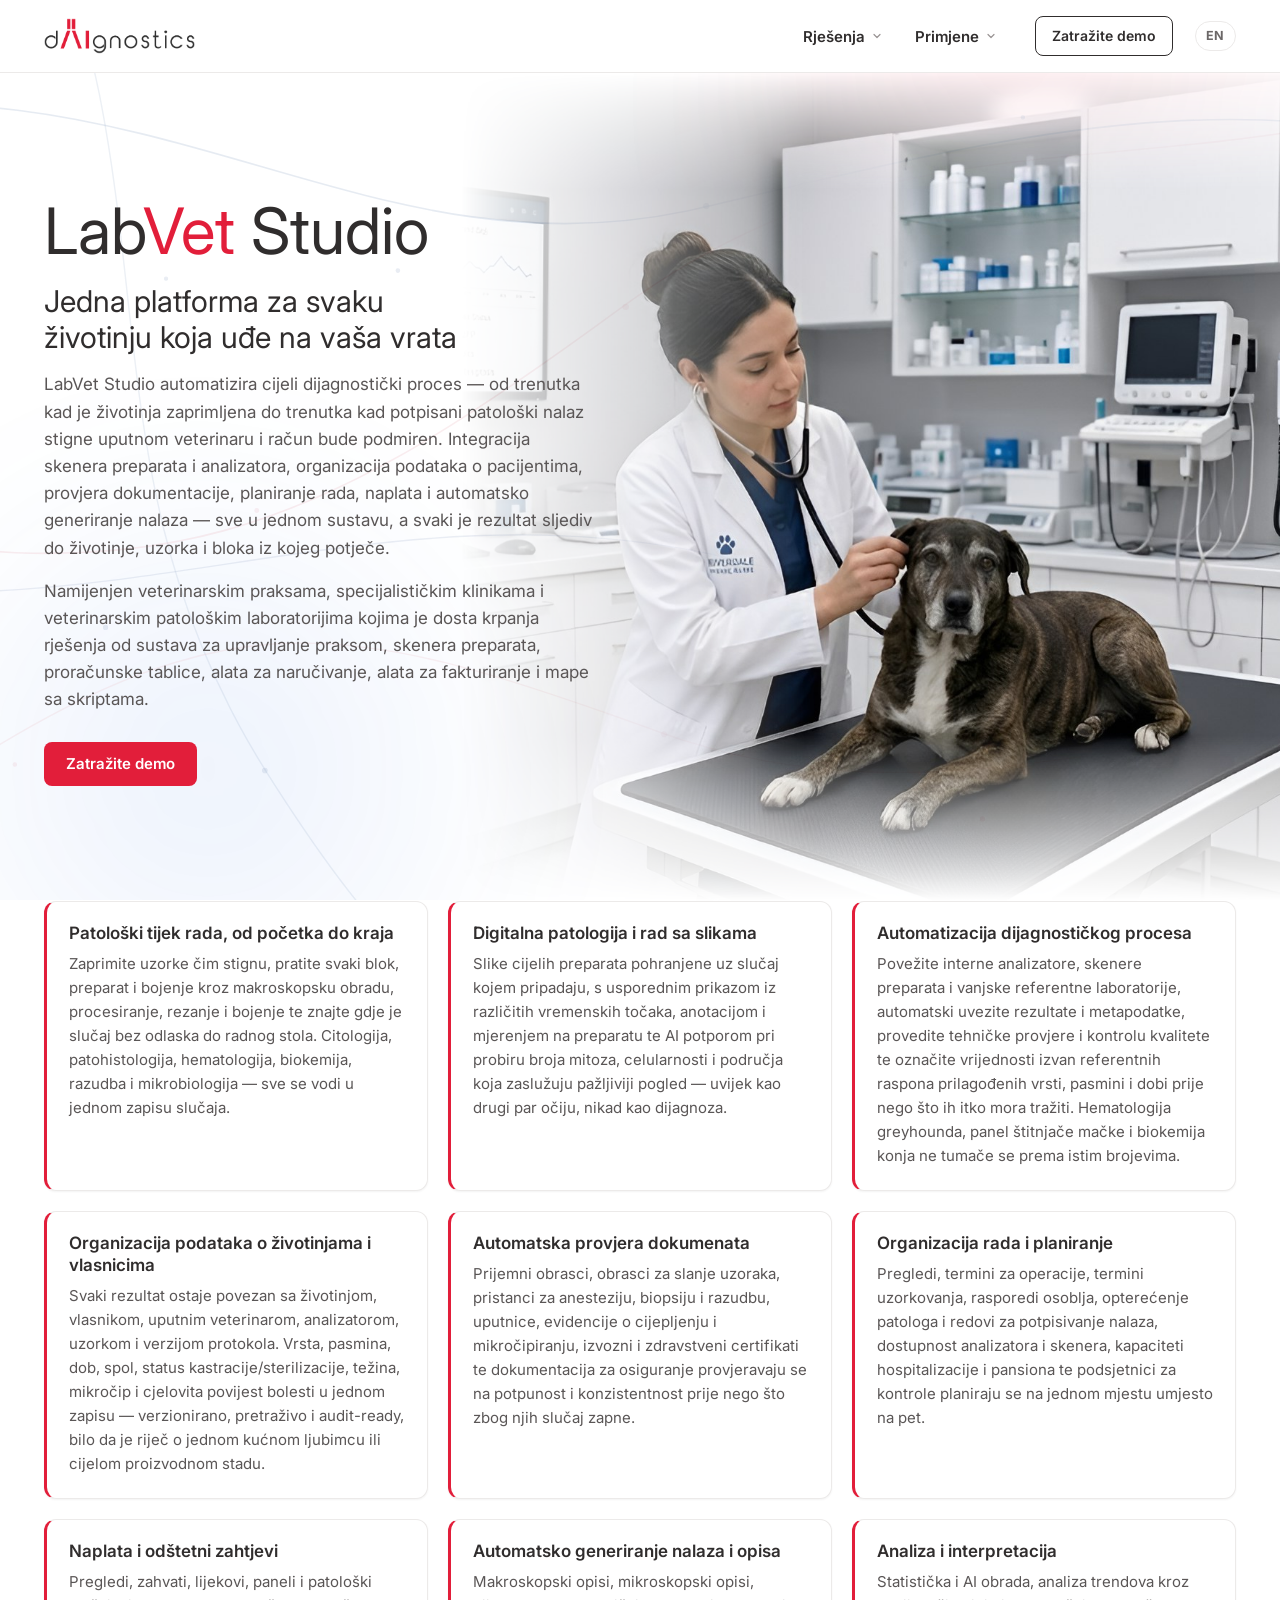
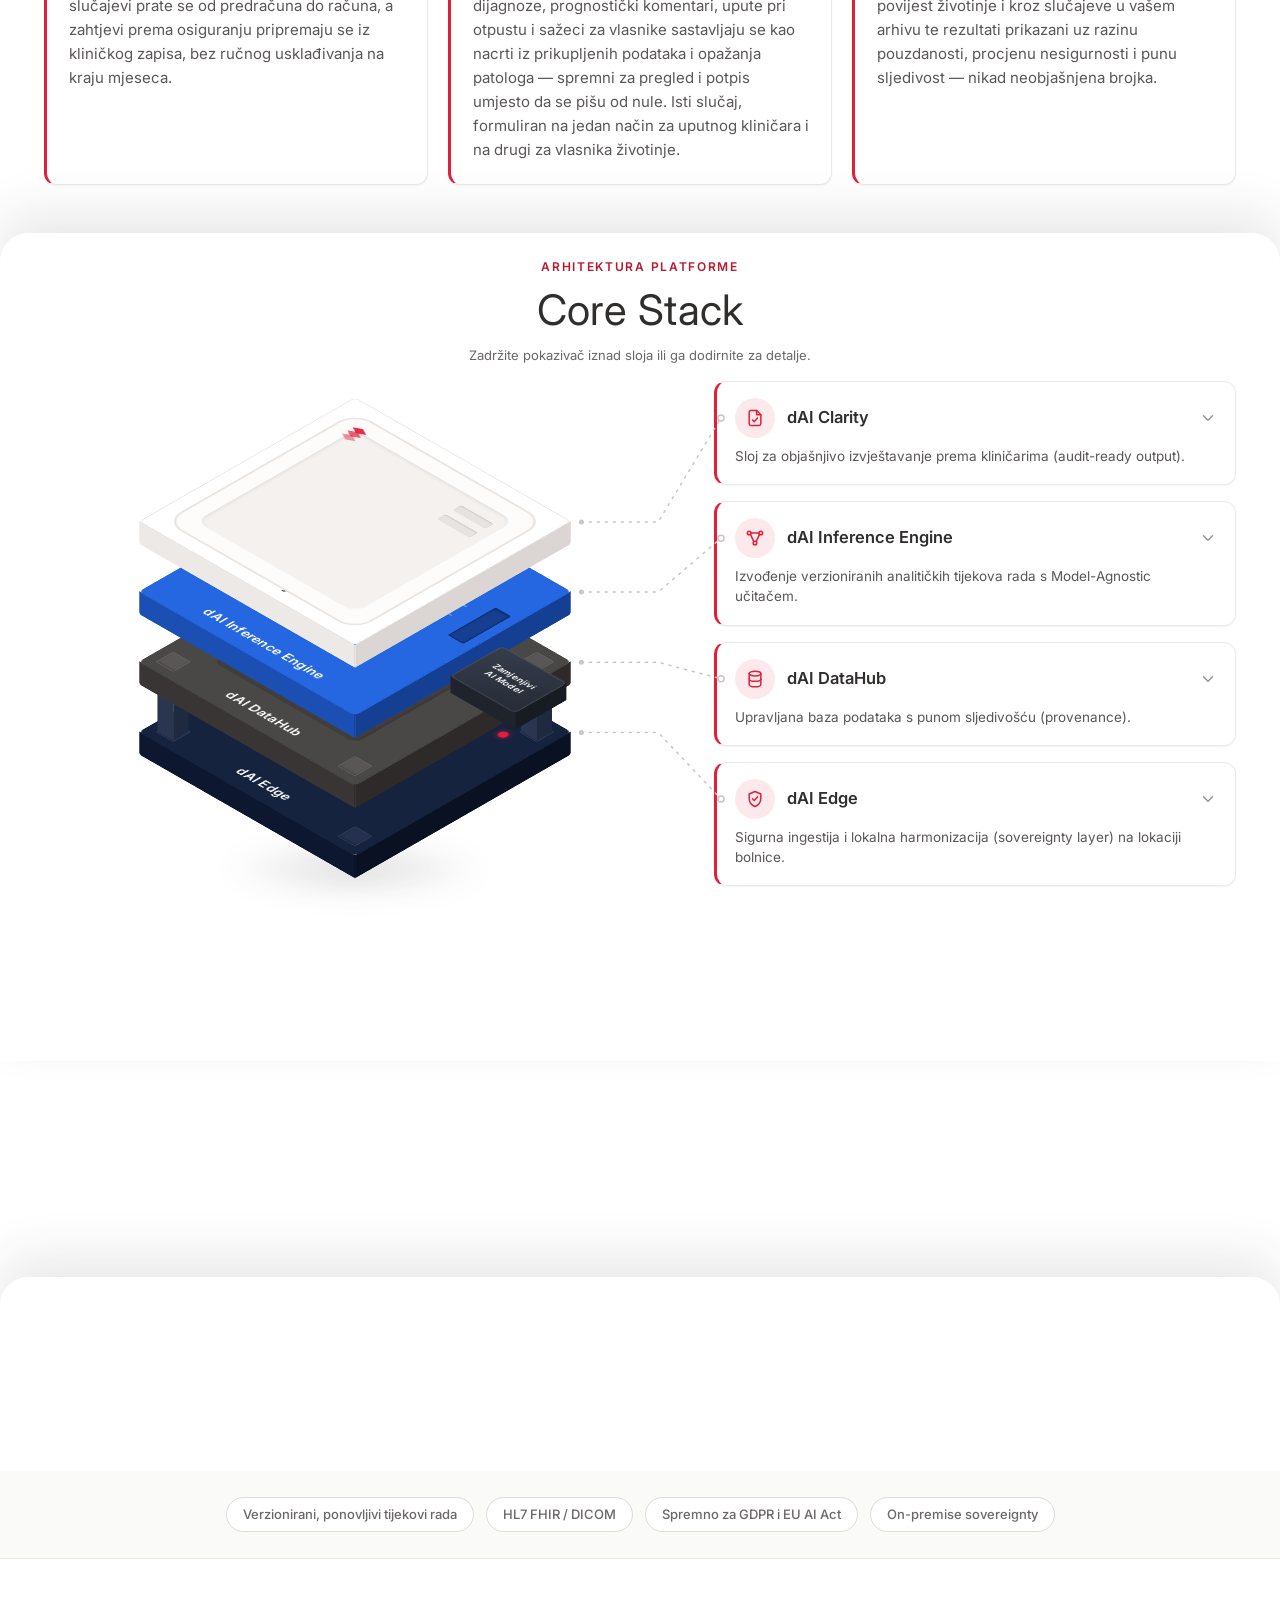
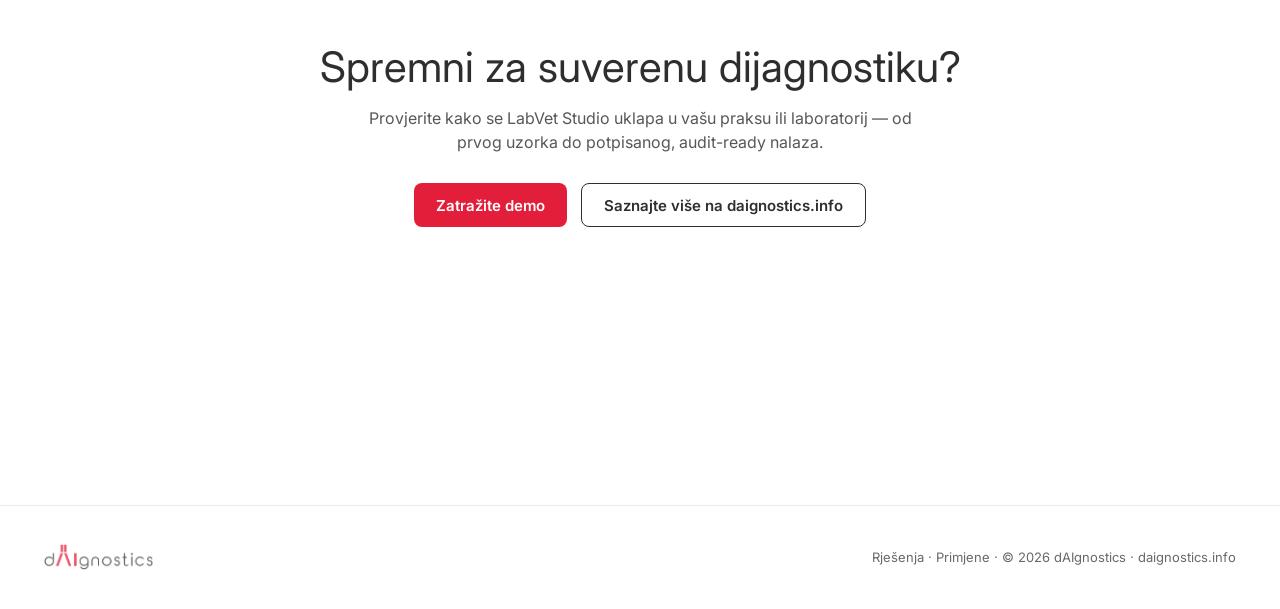
==== commit 5bffaf53: "Sharp logo: transparent PNG trimmed from the 900x900 master replaces the rasterised SVGs Co-Authored" ====
--- a/hr/index.html
+++ b/hr/index.html
@@ -47,7 +47,7 @@
 <header class="site-head">
   <div class="container head-row">
     <a class="brand" href="index.html" aria-label="dAIgnostics — početna">
-      <img src="../assets/daignostics-logo.svg" alt="dAIgnostics" class="brand-logo" width="153" height="36">
+      <img src="../assets/daignostics-logo.png" alt="dAIgnostics" class="brand-logo" width="151" height="36">
     </a>
     <nav class="main-nav" aria-label="Glavna navigacija">
       <ul>
@@ -371,7 +371,7 @@
 
 <footer class="site-foot">
   <div class="container foot-row">
-    <img src="../assets/daignostics-logo.svg" alt="" class="foot-logo" width="110" height="26">
+    <img src="../assets/daignostics-logo.png" alt="" class="foot-logo" width="109" height="26">
     <p><a href="rjesenja.html">Rješenja</a> · <a href="primjene.html">Primjene</a> · © 2026 dAIgnostics · <a href="https://daignostics.info">daignostics.info</a></p>
   </div>
 </footer>
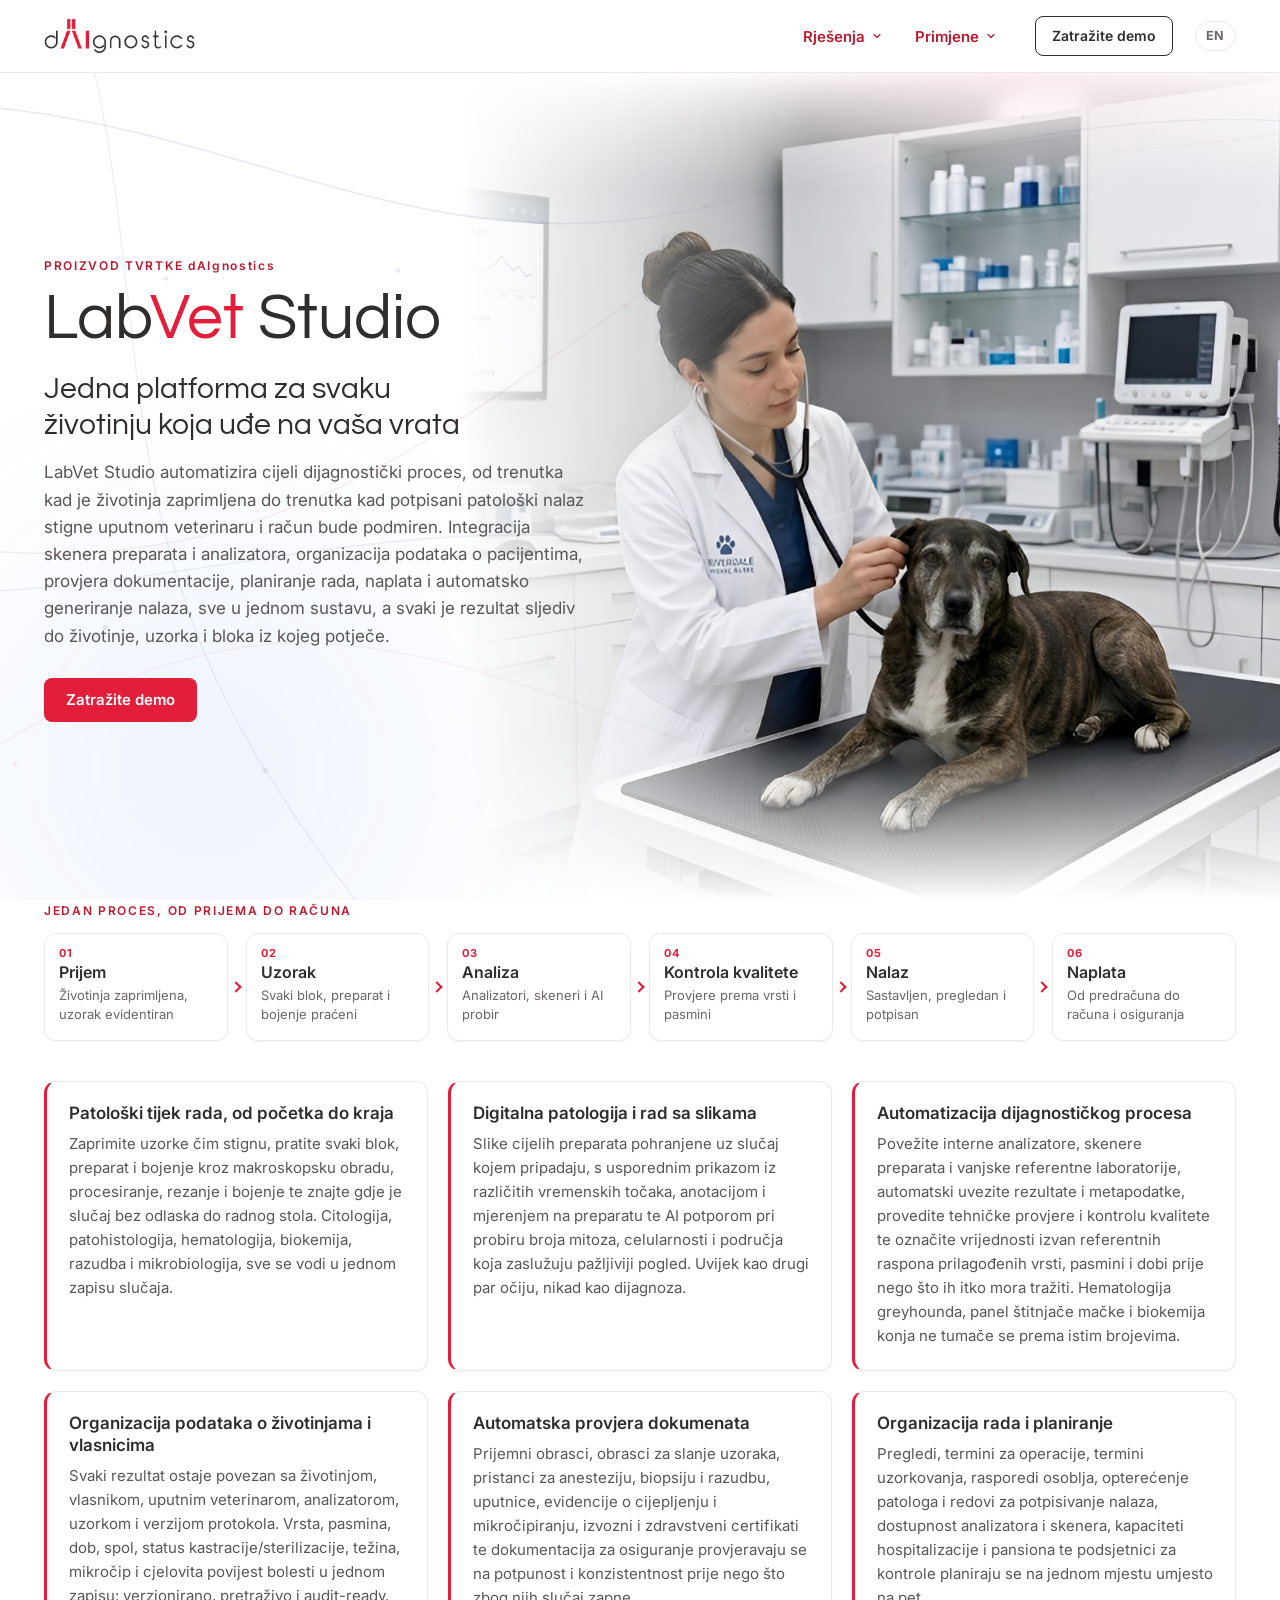
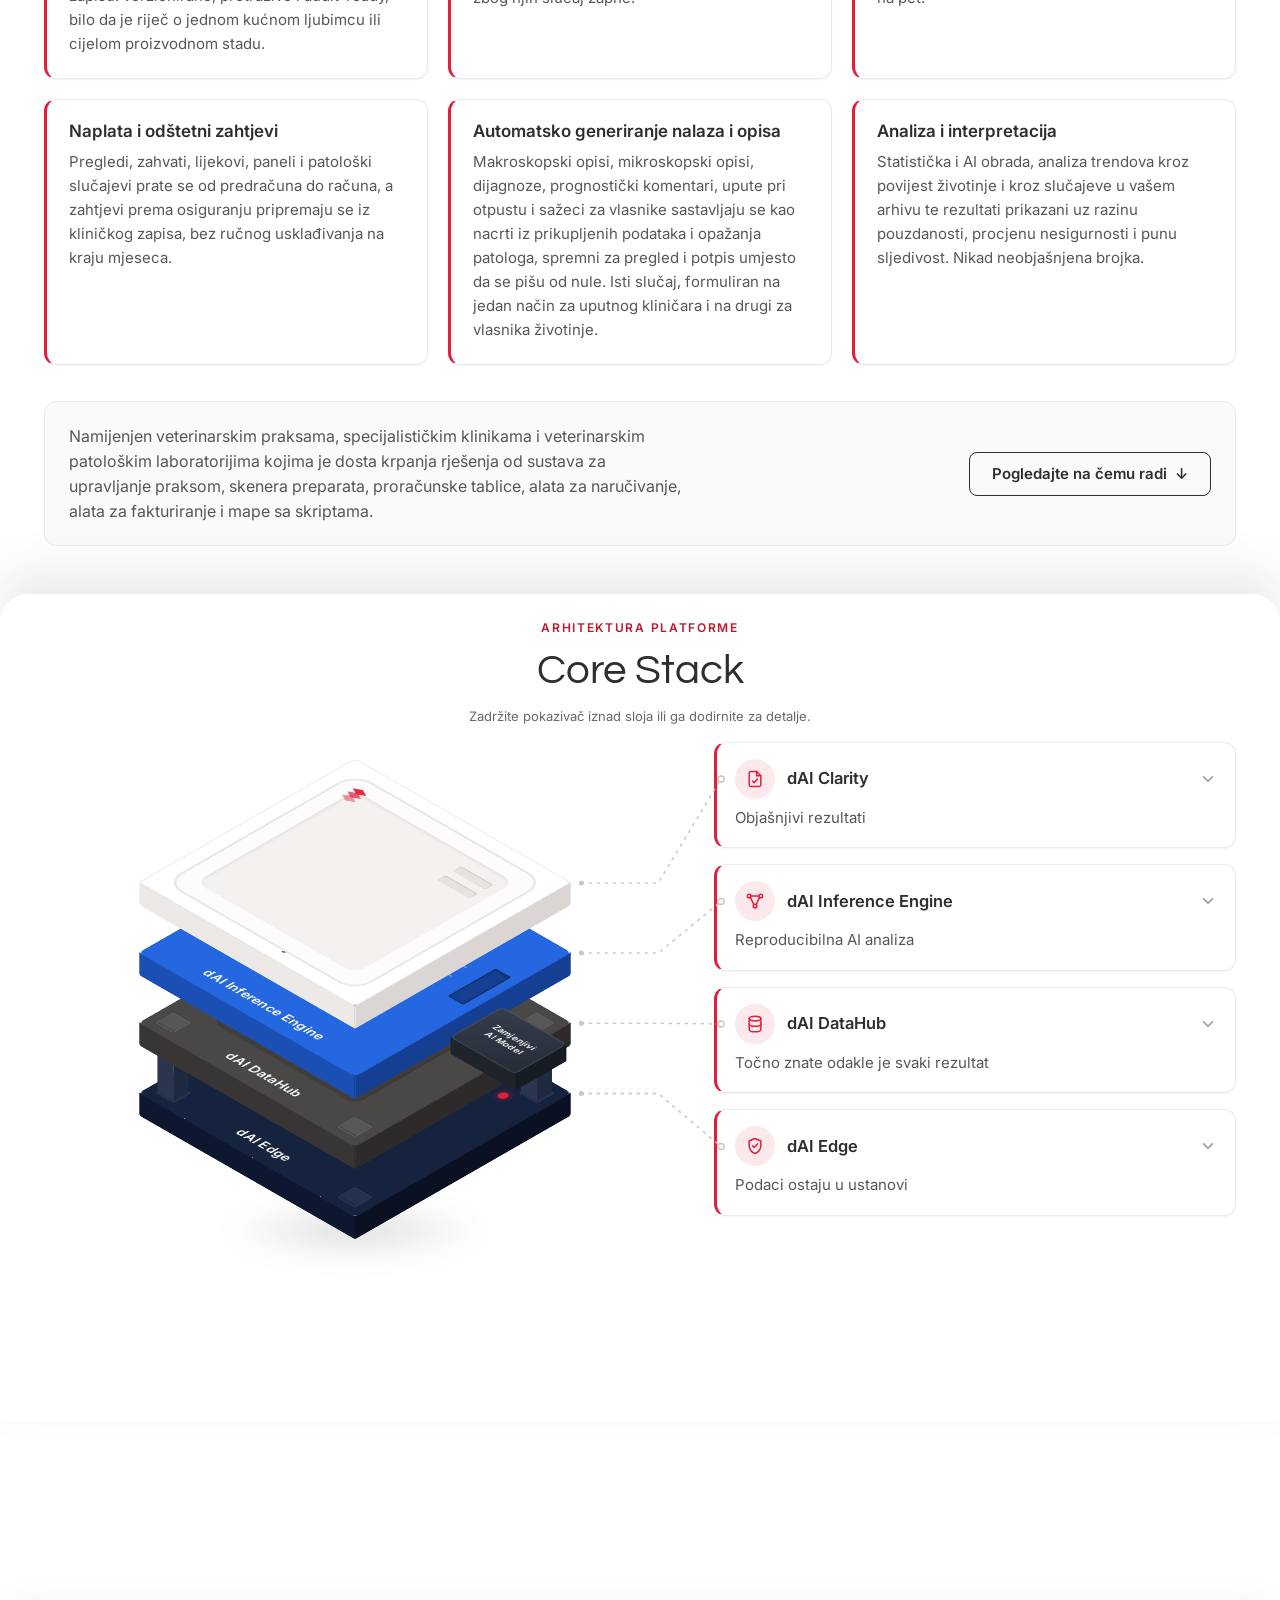
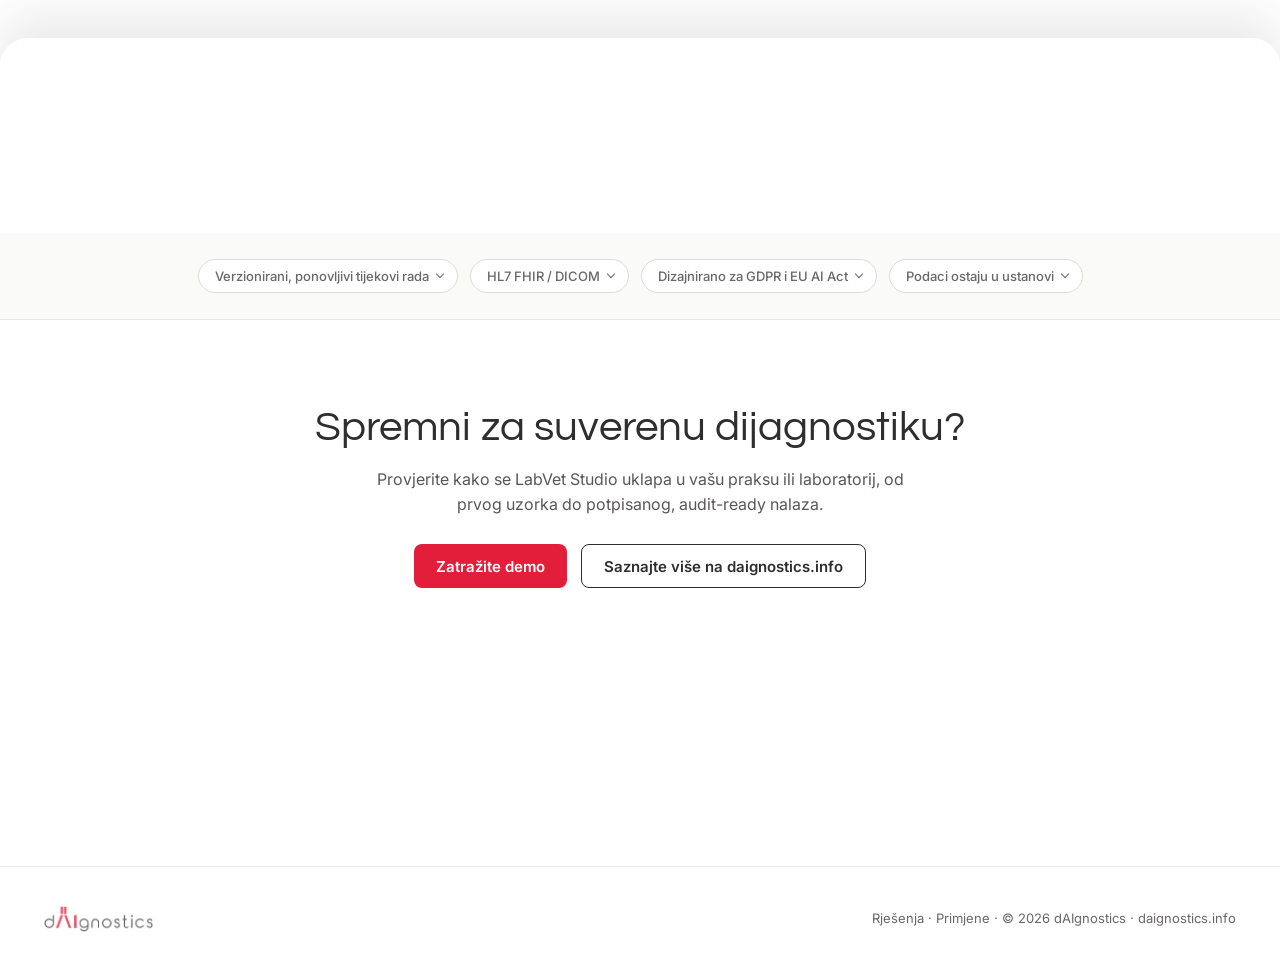
==== commit d43f84f8: "Launch feedback round 1: HR display font, mobile CTA, stack flicker, pipeline flow, clearer copy Blo" ====
--- a/hr/index.html
+++ b/hr/index.html
@@ -3,14 +3,14 @@
 <head>
   <meta charset="UTF-8">
   <meta name="viewport" content="width=device-width, initial-scale=1.0">
-  <title>dAIgnostics — LabVet Studio</title>
-  <meta name="description" content="LabVet Studio: jedna platforma za svaku životinju koja uđe na vaša vrata — integracija skenera preparata i analizatora, organizacija podataka o pacijentima, provjera dokumentacije, planiranje rada, naplata i automatsko generiranje nalaza — a svaki je rezultat sljediv do životinje, uzorka i bloka iz kojeg potječe.">
+  <title>LabVet Studio by dAIgnostics</title>
+  <meta name="description" content="LabVet Studio: jedna platforma za svaku životinju koja uđe na vaša vrata. Integracija skenera preparata i analizatora, organizacija podataka o pacijentima, provjera dokumentacije, planiranje rada, naplata i automatsko generiranje nalaza, a svaki je rezultat sljediv do životinje, uzorka i bloka iz kojeg potječe.">
   <link rel="icon" type="image/svg+xml" href="../assets/favicon.svg">
   <link rel="alternate" hreflang="en" href="../index.html">
   <link rel="alternate" hreflang="hr" href="index.html">
   <link rel="preconnect" href="https://fonts.googleapis.com">
   <link rel="preconnect" href="https://fonts.gstatic.com" crossorigin>
-  <link href="https://fonts.googleapis.com/css2?family=Inter:wght@400;500;600;700&display=swap" rel="stylesheet">
+  <link href="https://fonts.googleapis.com/css2?family=Inter:wght@400;500;600;700&family=Questrial&display=swap" rel="stylesheet">
   <link rel="stylesheet" href="../css/style.css">
 </head>
 <body>
@@ -46,7 +46,7 @@
 
 <header class="site-head">
   <div class="container head-row">
-    <a class="brand" href="index.html" aria-label="dAIgnostics — početna">
+    <a class="brand" href="index.html" aria-label="dAIgnostics početna">
       <img src="../assets/daignostics-logo.png" alt="dAIgnostics" class="brand-logo" width="151" height="36">
     </a>
     <nav class="main-nav" aria-label="Glavna navigacija">
@@ -56,8 +56,8 @@
             <svg class="nav-chev" viewBox="0 0 24 24" fill="none" stroke="currentColor" stroke-width="2.4" stroke-linecap="round" stroke-linejoin="round" focusable="false" aria-hidden="true"><path d="M6 9l6 6 6-6"/></svg>
           </a>
           <ul class="dd">
-            <li><a href="rjesenja.html#health-studio">Health Studio — dijagnostička platforma</a></li>
-            <li><a href="rjesenja.html#dai-edge">dAI Edge — suverenost podataka</a></li>
+            <li><a href="rjesenja.html#health-studio">Health Studio: dijagnostička platforma</a></li>
+            <li><a href="rjesenja.html#dai-edge">dAI Edge: suverenost podataka</a></li>
             <li><a href="rjesenja.html#ai-izvjestavanje">AI-asistirano izvještavanje</a></li>
             <li><a href="rjesenja.html#cezih">Nacionalna povezivost (CEZIH)</a></li>
             <li><a href="rjesenja.html#operacije">Optimizacija bolničkih resursa</a></li>
@@ -94,24 +94,36 @@
     <div class="container intro-inner">
     <div class="intro-hero">
       <div class="intro-copy">
+        <p class="eyebrow intro-eyebrow">Proizvod tvrtke <span class="brand-case">dAIgnostics</span></p>
         <h1 id="hero-title" class="hero-title">Lab<span class="accent">Vet</span> Studio</h1>
         <p class="intro-tagline" role="doc-subtitle">Jedna platforma za svaku životinju koja uđe na vaša vrata</p>
-        <p class="intro-lede">LabVet Studio automatizira cijeli dijagnostički proces — od trenutka kad je životinja zaprimljena do trenutka kad potpisani patološki nalaz stigne uputnom veterinaru i račun bude podmiren. Integracija skenera preparata i analizatora, organizacija podataka o pacijentima, provjera dokumentacije, planiranje rada, naplata i automatsko generiranje nalaza — sve u jednom sustavu, a svaki je rezultat sljediv do životinje, uzorka i bloka iz kojeg potječe.</p>
-        <p class="intro-lede">Namijenjen veterinarskim praksama, specijalističkim klinikama i veterinarskim patološkim laboratorijima kojima je dosta krpanja rješenja od sustava za upravljanje praksom, skenera preparata, proračunske tablice, alata za naručivanje, alata za fakturiranje i mape sa skriptama.</p>
+        <p class="intro-lede">LabVet Studio automatizira cijeli dijagnostički proces, od trenutka kad je životinja zaprimljena do trenutka kad potpisani patološki nalaz stigne uputnom veterinaru i račun bude podmiren. Integracija skenera preparata i analizatora, organizacija podataka o pacijentima, provjera dokumentacije, planiranje rada, naplata i automatsko generiranje nalaza, sve u jednom sustavu, a svaki je rezultat sljediv do životinje, uzorka i bloka iz kojeg potječe.</p>
         <div class="intro-actions">
           <a class="btn btn-primary" href="#kontakt">Zatražite demo</a>
         </div>
       </div>
     </div><!-- /.intro-hero -->
 
+    <div class="flow" aria-labelledby="flow-title">
+      <p class="flow-title" id="flow-title">Jedan proces, od prijema do računa</p>
+      <ol class="flow-steps">
+        <li><span class="flow-num">01</span><span class="flow-name">Prijem</span><span class="flow-sub">Životinja zaprimljena, uzorak evidentiran</span></li>
+        <li><span class="flow-num">02</span><span class="flow-name">Uzorak</span><span class="flow-sub">Svaki blok, preparat i bojenje praćeni</span></li>
+        <li><span class="flow-num">03</span><span class="flow-name">Analiza</span><span class="flow-sub">Analizatori, skeneri i AI probir</span></li>
+        <li><span class="flow-num">04</span><span class="flow-name">Kontrola kvalitete</span><span class="flow-sub">Provjere prema vrsti i pasmini</span></li>
+        <li><span class="flow-num">05</span><span class="flow-name">Nalaz</span><span class="flow-sub">Sastavljen, pregledan i potpisan</span></li>
+        <li><span class="flow-num">06</span><span class="flow-name">Naplata</span><span class="flow-sub">Od predračuna do računa i osiguranja</span></li>
+      </ol>
+    </div>
+
     <div class="feature-grid">
       <article class="feature">
         <h2 class="feature-title">Patološki tijek rada, od početka do kraja</h2>
-        <p>Zaprimite uzorke čim stignu, pratite svaki blok, preparat i bojenje kroz makroskopsku obradu, procesiranje, rezanje i bojenje te znajte gdje je slučaj bez odlaska do radnog stola. Citologija, patohistologija, hematologija, biokemija, razudba i mikrobiologija — sve se vodi u jednom zapisu slučaja.</p>
+        <p>Zaprimite uzorke čim stignu, pratite svaki blok, preparat i bojenje kroz makroskopsku obradu, procesiranje, rezanje i bojenje te znajte gdje je slučaj bez odlaska do radnog stola. Citologija, patohistologija, hematologija, biokemija, razudba i mikrobiologija, sve se vodi u jednom zapisu slučaja.</p>
       </article>
       <article class="feature">
         <h2 class="feature-title">Digitalna patologija i rad sa slikama</h2>
-        <p>Slike cijelih preparata pohranjene uz slučaj kojem pripadaju, s usporednim prikazom iz različitih vremenskih točaka, anotacijom i mjerenjem na preparatu te AI potporom pri probiru broja mitoza, celularnosti i područja koja zaslužuju pažljiviji pogled — uvijek kao drugi par očiju, nikad kao dijagnoza.</p>
+        <p>Slike cijelih preparata pohranjene uz slučaj kojem pripadaju, s usporednim prikazom iz različitih vremenskih točaka, anotacijom i mjerenjem na preparatu te AI potporom pri probiru broja mitoza, celularnosti i područja koja zaslužuju pažljiviji pogled. Uvijek kao drugi par očiju, nikad kao dijagnoza.</p>
       </article>
       <article class="feature">
         <h2 class="feature-title">Automatizacija dijagnostičkog procesa</h2>
@@ -119,7 +131,7 @@
       </article>
       <article class="feature">
         <h2 class="feature-title">Organizacija podataka o životinjama i vlasnicima</h2>
-        <p>Svaki rezultat ostaje povezan sa životinjom, vlasnikom, uputnim veterinarom, analizatorom, uzorkom i verzijom protokola. Vrsta, pasmina, dob, spol, status kastracije/sterilizacije, težina, mikročip i cjelovita povijest bolesti u jednom zapisu — verzionirano, pretraživo i audit-ready, bilo da je riječ o jednom kućnom ljubimcu ili cijelom proizvodnom stadu.</p>
+        <p>Svaki rezultat ostaje povezan sa životinjom, vlasnikom, uputnim veterinarom, analizatorom, uzorkom i verzijom protokola. Vrsta, pasmina, dob, spol, status kastracije/sterilizacije, težina, mikročip i cjelovita povijest bolesti u jednom zapisu: verzionirano, pretraživo i audit-ready, bilo da je riječ o jednom kućnom ljubimcu ili cijelom proizvodnom stadu.</p>
       </article>
       <article class="feature">
         <h2 class="feature-title">Automatska provjera dokumenata</h2>
@@ -135,17 +147,21 @@
       </article>
       <article class="feature">
         <h2 class="feature-title">Automatsko generiranje nalaza i opisa</h2>
-        <p>Makroskopski opisi, mikroskopski opisi, dijagnoze, prognostički komentari, upute pri otpustu i sažeci za vlasnike sastavljaju se kao nacrti iz prikupljenih podataka i opažanja patologa — spremni za pregled i potpis umjesto da se pišu od nule. Isti slučaj, formuliran na jedan način za uputnog kliničara i na drugi za vlasnika životinje.</p>
+        <p>Makroskopski opisi, mikroskopski opisi, dijagnoze, prognostički komentari, upute pri otpustu i sažeci za vlasnike sastavljaju se kao nacrti iz prikupljenih podataka i opažanja patologa, spremni za pregled i potpis umjesto da se pišu od nule. Isti slučaj, formuliran na jedan način za uputnog kliničara i na drugi za vlasnika životinje.</p>
       </article>
       <article class="feature">
         <h2 class="feature-title">Analiza i interpretacija</h2>
-        <p>Statistička i AI obrada, analiza trendova kroz povijest životinje i kroz slučajeve u vašem arhivu te rezultati prikazani uz razinu pouzdanosti, procjenu nesigurnosti i punu sljedivost — nikad neobjašnjena brojka.</p>
-      </article>
+        <p>Statistička i AI obrada, analiza trendova kroz povijest životinje i kroz slučajeve u vašem arhivu te rezultati prikazani uz razinu pouzdanosti, procjenu nesigurnosti i punu sljedivost. Nikad neobjašnjena brojka.</p>
+      </article>
+    </div>
+    <div class="intro-close">
+      <p>Namijenjen veterinarskim praksama, specijalističkim klinikama i veterinarskim patološkim laboratorijima kojima je dosta krpanja rješenja od sustava za upravljanje praksom, skenera preparata, proračunske tablice, alata za naručivanje, alata za fakturiranje i mape sa skriptama.</p>
+      <a class="btn btn-ghost" href="#platform">Pogledajte na čemu radi <span aria-hidden="true">&darr;</span></a>
     </div>
     </div><!-- /.intro-inner -->
   </section>
 
-  <div class="pin-region" data-pin>
+  <div class="pin-region" id="platform" data-pin>
   <section class="hero container">
     <p class="eyebrow">Arhitektura platforme</p>
     <h2 id="stack-title" class="hero-title stack-title">Core Stack</h2>
@@ -163,7 +179,7 @@
           <div class="slab-lift">
             <div class="slab-idle">
               <button class="slab" type="button" id="slab-clarity">
-                <span class="face face--top"><span class="detail d-frame" aria-hidden="true"></span><span class="detail d-screen" aria-hidden="true"></span><span class="detail d-slot d-slot-1" aria-hidden="true"></span><span class="detail d-slot d-slot-2" aria-hidden="true"></span><span class="slab-mark" aria-hidden="true"><svg viewBox="0 0 32 32" focusable="false" aria-hidden="true"><g fill="#E21E3A"><path d="M16 5.2 25 10l-9 4.8L7 10z" opacity=".95"/><path d="M16 12.4 25 17.2l-9 4.8-9-4.8z" opacity=".7"/><path d="M16 19.6 25 24.4l-9 4.8-9-4.8z" opacity=".45"/></g></svg></span><span class="slab-label">dAI Clarity<span class="visually-hidden"> — sloj 1 od 4, prikaži ključne značajke</span></span></span>
+                <span class="face face--top"><span class="detail d-frame" aria-hidden="true"></span><span class="detail d-screen" aria-hidden="true"></span><span class="detail d-slot d-slot-1" aria-hidden="true"></span><span class="detail d-slot d-slot-2" aria-hidden="true"></span><span class="slab-mark" aria-hidden="true"><svg viewBox="0 0 32 32" focusable="false" aria-hidden="true"><g fill="#E21E3A"><path d="M16 5.2 25 10l-9 4.8L7 10z" opacity=".95"/><path d="M16 12.4 25 17.2l-9 4.8-9-4.8z" opacity=".7"/><path d="M16 19.6 25 24.4l-9 4.8-9-4.8z" opacity=".45"/></g></svg></span><span class="slab-label">dAI Clarity<span class="visually-hidden">: sloj 1 od 4, prikaži ključne značajke</span></span></span>
                 <span class="face face--south" aria-hidden="true"></span>
                 <span class="face face--east" aria-hidden="true"></span>
               </button>
@@ -176,7 +192,7 @@
           <div class="slab-lift">
             <div class="slab-idle">
               <button class="slab" type="button" id="slab-inference">
-                <span class="face face--top"><span class="detail d-chip" aria-hidden="true"></span><span class="detail d-trace d-trace-1" aria-hidden="true"></span><span class="detail d-trace d-trace-2" aria-hidden="true"></span><span class="detail d-port" aria-hidden="true"></span><span class="slab-label">dAI Inference Engine<span class="visually-hidden"> — sloj 2 od 4, prikaži ključne značajke</span></span></span>
+                <span class="face face--top"><span class="detail d-chip" aria-hidden="true"></span><span class="detail d-trace d-trace-1" aria-hidden="true"></span><span class="detail d-trace d-trace-2" aria-hidden="true"></span><span class="detail d-port" aria-hidden="true"></span><span class="slab-label">dAI Inference Engine<span class="visually-hidden">: sloj 2 od 4, prikaži ključne značajke</span></span></span>
                 <span class="face face--south" aria-hidden="true"></span>
                 <span class="face face--east" aria-hidden="true"></span>
               </button>
@@ -194,7 +210,7 @@
           <div class="slab-lift">
             <div class="slab-idle">
               <button class="slab" type="button" id="slab-datahub">
-                <span class="face face--top"><span class="detail d-panel" aria-hidden="true"></span><span class="detail d-vent d-vent-1" aria-hidden="true"></span><span class="detail d-vent d-vent-2" aria-hidden="true"></span><span class="detail d-vent d-vent-3" aria-hidden="true"></span><span class="detail d-pad d-pad-nw" aria-hidden="true"></span><span class="detail d-pad d-pad-ne" aria-hidden="true"></span><span class="detail d-pad d-pad-sw" aria-hidden="true"></span><span class="detail d-pad d-pad-se" aria-hidden="true"></span><span class="slab-label">dAI DataHub<span class="visually-hidden"> — sloj 3 od 4, prikaži ključne značajke</span></span></span>
+                <span class="face face--top"><span class="detail d-panel" aria-hidden="true"></span><span class="detail d-vent d-vent-1" aria-hidden="true"></span><span class="detail d-vent d-vent-2" aria-hidden="true"></span><span class="detail d-vent d-vent-3" aria-hidden="true"></span><span class="detail d-pad d-pad-nw" aria-hidden="true"></span><span class="detail d-pad d-pad-ne" aria-hidden="true"></span><span class="detail d-pad d-pad-sw" aria-hidden="true"></span><span class="detail d-pad d-pad-se" aria-hidden="true"></span><span class="slab-label">dAI DataHub<span class="visually-hidden">: sloj 3 od 4, prikaži ključne značajke</span></span></span>
                 <span class="face face--south" aria-hidden="true"></span>
                 <span class="face face--east" aria-hidden="true"></span>
               </button>
@@ -207,7 +223,7 @@
           <div class="slab-lift">
             <div class="slab-idle">
               <button class="slab" type="button" id="slab-edge">
-                <span class="face face--top"><span class="detail d-pad d-pad-nw" aria-hidden="true"></span><span class="detail d-pad d-pad-ne" aria-hidden="true"></span><span class="detail d-pad d-pad-sw" aria-hidden="true"></span><span class="detail d-pad d-pad-se" aria-hidden="true"></span><span class="detail d-vent-wide" aria-hidden="true"></span><span class="detail d-led" aria-hidden="true"></span><span class="slab-label">dAI Edge<span class="visually-hidden"> — sloj 4 od 4, prikaži ključne značajke</span></span></span>
+                <span class="face face--top"><span class="detail d-pad d-pad-nw" aria-hidden="true"></span><span class="detail d-pad d-pad-ne" aria-hidden="true"></span><span class="detail d-pad d-pad-sw" aria-hidden="true"></span><span class="detail d-pad d-pad-se" aria-hidden="true"></span><span class="detail d-vent-wide" aria-hidden="true"></span><span class="detail d-led" aria-hidden="true"></span><span class="slab-label">dAI Edge<span class="visually-hidden">: sloj 4 od 4, prikaži ključne značajke</span></span></span>
                 <span class="face face--south" aria-hidden="true"></span>
                 <span class="face face--east" aria-hidden="true"></span>
                 <span class="post post-nw" aria-hidden="true"><i class="post-s"></i><i class="post-e"></i><i class="post-cap"></i></span>
@@ -240,12 +256,13 @@
             </span>
           </button>
         </h3>
-        <p class="card-desc">Sloj za objašnjivo izvještavanje prema kliničarima (audit-ready output).</p>
+        <p class="card-desc">Objašnjivi rezultati</p>
         <div class="panel-clip">
           <div class="panel" role="region" id="panel-clarity" aria-labelledby="trig-clarity">
+            <p class="panel-tech">Sloj za objašnjivo izvještavanje prema kliničarima.</p>
             <ul class="features">
               <li>Audit-ready nalazi s potpunim tragom odlučivanja</li>
-              <li>Objašnjivost po nalazu: ključni čimbenici, SHAP i saliency mape</li>
+              <li>Objašnjivost po nalazu: ključni čimbenici, SHAP i mape istaknutosti (saliency)</li>
               <li>Pragovi pouzdanosti i automatsko označavanje graničnih nalaza</li>
               <li>Izvoz u HL7 FHIR i PDF uz digitalni potpis</li>
             </ul>
@@ -269,9 +286,10 @@
             </span>
           </button>
         </h3>
-        <p class="card-desc">Izvođenje verzioniranih analitičkih tijekova rada s Model-Agnostic učitačem.</p>
+        <p class="card-desc">Reproducibilna AI analiza</p>
         <div class="panel-clip">
           <div class="panel" role="region" id="panel-inference" aria-labelledby="trig-inference">
+            <p class="panel-tech">Izvođenje verzioniranih analitičkih tijekova rada s Model-Agnostic učitačem.</p>
             <ul class="features">
               <li>Verzionirani, ponovljivi analitički tijekovi rada</li>
               <li>Model-Agnostic učitač: ONNX, PyTorch, TensorFlow, scikit-learn</li>
@@ -299,9 +317,10 @@
             </span>
           </button>
         </h3>
-        <p class="card-desc">Upravljana baza podataka s punom sljedivošću (provenance).</p>
+        <p class="card-desc">Točno znate odakle je svaki rezultat</p>
         <div class="panel-clip">
           <div class="panel" role="region" id="panel-datahub" aria-labelledby="trig-datahub">
+            <p class="panel-tech">Upravljana baza podataka s punom sljedivošću.</p>
             <ul class="features">
               <li>Puna sljedivost (provenance) svakog zapisa i transformacije</li>
               <li>Kontrola pristupa po ulogama (RBAC) i cjelovit revizijski dnevnik</li>
@@ -328,9 +347,10 @@
             </span>
           </button>
         </h3>
-        <p class="card-desc">Sigurna ingestija i lokalna harmonizacija (sovereignty layer) na lokaciji bolnice.</p>
+        <p class="card-desc">Podaci ostaju u ustanovi</p>
         <div class="panel-clip">
           <div class="panel" role="region" id="panel-edge" aria-labelledby="trig-edge">
+            <p class="panel-tech">Sigurna ingestija i lokalna harmonizacija na lokaciji bolnice.</p>
             <ul class="features">
               <li>Sigurna ingestija na lokaciji bolnice (on-premise)</li>
               <li>Lokalna harmonizacija i pseudonimizacija prije svake obrade</li>
@@ -350,16 +370,22 @@
   <div class="curtain">
   <section class="badges" aria-label="Standardi i usklađenost">
     <div class="container badge-row">
-      <span class="chip">Verzionirani, ponovljivi tijekovi rada</span>
-      <span class="chip">HL7 FHIR / DICOM</span>
-      <span class="chip">Spremno za GDPR i EU AI Act</span>
-      <span class="chip">On-premise sovereignty</span>
+      <button class="chip" type="button" aria-expanded="false" aria-controls="note-workflows">Verzionirani, ponovljivi tijekovi rada</button>
+      <button class="chip" type="button" aria-expanded="false" aria-controls="note-standards">HL7 FHIR / DICOM</button>
+      <button class="chip" type="button" aria-expanded="false" aria-controls="note-compliance">Dizajnirano za GDPR i EU AI Act</button>
+      <button class="chip" type="button" aria-expanded="false" aria-controls="note-onprem">Podaci ostaju u ustanovi</button>
+    </div>
+    <div class="container chip-notes">
+      <p class="chip-note" id="note-workflows" hidden>Svaka analiza radi kao verzionirani tijek rada: isti ulaz daje isti rezultat, a svaki je rezultat sljediv do točne verzije tijeka rada i modela koji su ga dali.</p>
+      <p class="chip-note" id="note-standards" hidden>Nalazi, narudžbe i slike razmjenjuju se preko standarda koje vaš LIS, BIS i PACS već govore: HL7 FHIR za podatke, DICOM za slike.</p>
+      <p class="chip-note" id="note-compliance" hidden>Pseudonimizacija, kontrola pristupa po ulogama, potpuni revizijski zapisi i obvezna provjera čovjeka ugrađeni su kako bi podržali obveze iz GDPR-a i zahtjeve koje EU AI Act postavlja za medicinske AI sustave.</p>
+      <p class="chip-note" id="note-onprem" hidden>Podaci se zaprimaju, pseudonimiziraju i obrađuju unutar vaše ustanove. Ništa ne napušta ustanovu bez vašeg izričitog odobrenja.</p>
     </div>
   </section>
 
   <section class="cta container" id="kontakt">
     <h2 class="cta-title">Spremni za suverenu dijagnostiku?</h2>
-    <p class="cta-sub">Provjerite kako se LabVet Studio uklapa u vašu praksu ili laboratorij —
+    <p class="cta-sub">Provjerite kako se LabVet Studio uklapa u vašu praksu ili laboratorij,
       od prvog uzorka do potpisanog, audit-ready nalaza.</p>
     <div class="cta-row">
       <a class="btn btn-primary" href="mailto:contact@daignostics.info">Zatražite demo</a>
--- a/css/style.css
+++ b/css/style.css
@@ -23,7 +23,7 @@
   --bg-soft: #FAFAF9;
 
   --font-ui: 'Inter', system-ui, -apple-system, 'Segoe UI', sans-serif;
-  --font-display: 'Adarsh Sans', 'Inter', system-ui, sans-serif;
+  --font-display: 'Adarsh Sans', 'Questrial', 'Inter', system-ui, sans-serif; /* Adarsh Sans has no Č Ć Đ Š Ž: Questrial supplies matching geometric glyphs */
 
   /* Isometric geometry — breakpoints only retune these */
   --slab: clamp(220px, min(44vw, 34vh), 320px);
@@ -236,13 +236,21 @@
   height: 72px;
 }
 
+.brand { display: inline-flex; align-items: center; min-width: 0; }
+.brand-logo {
+  height: 36px;
+  width: auto;
+  max-width: 100%;
+  object-fit: contain;        /* if the narrow header squeezes the box, the mark scales
+  object-position: left center;  instead of being squashed */
+  display: block;
+}
+
 @media (max-width: 399.98px) {
-  .brand-logo { height: 28px; }
+  .head-row { gap: 8px; }
+  .brand-logo { height: 26px; min-width: 96px; } /* the mark never shrinks below a legible width; the nav yields instead */
   .head-row .btn-small { padding: 8px 12px; font-size: 13px; }
 }
-
-.brand { display: inline-flex; align-items: center; }
-.brand-logo { height: 36px; width: auto; display: block; }
 
 /* --------------------------------------------------------------------------
    Main navigation (dropdowns on hover/focus-within; plain links < 720px)
@@ -271,18 +279,19 @@
   padding: 10px 14px;
   border-radius: 8px;
   font: 600 15px/1 var(--font-ui);
-  color: var(--ink);
+  color: var(--red-dark); /* brand red: reads as a menu, not as static text */
   text-decoration: none;
   transition: background-color .15s, color .15s;
 }
 
-.nav-link:hover { background: var(--bg-soft); color: var(--red); }
+.nav-link:hover,
+.nav-link:focus-visible { background: var(--bg-soft); color: var(--red); text-decoration: underline; text-underline-offset: 4px; }
 .nav-link[aria-current="page"] { color: var(--red); }
 
 .nav-link .nav-chev {
   width: 12px;
   height: 12px;
-  color: var(--ink-faint);
+  color: currentColor;
   transition: transform .18s;
 }
 
@@ -332,8 +341,24 @@
 @media (max-width: 719.98px) {
   .dd { display: none; }
   .nav-link { padding: 10px 10px; font-size: 14px; }
-  .nav-link .nav-chev { display: none; }
+  /* no dropdowns here: the links open the pages, so the chevron points right */
+  .nav-link .nav-chev,
+  .has-dd:hover .nav-chev,
+  .has-dd:focus-within .nav-chev { display: inline-block; transform: rotate(-90deg); }
   .head-row > .btn { display: none; } /* nav wins the narrow header; CTA stays in page */
+}
+
+@media (max-width: 399.98px) {
+  .nav-link { padding: 8px 6px; font-size: 13px; } /* tighter so logo + nav + language pill fit ~360px */
+}
+
+@media (max-width: 349.98px) {
+  /* 320px-class phones: everything a notch smaller so nothing overlaps the mark */
+  .brand-logo { min-width: 80px; }
+  .main-nav { margin-right: 4px; }
+  .main-nav ul { gap: 0; }
+  .nav-link { padding: 8px 4px; font-size: 12.5px; }
+  .lang-switch { padding: 6px 8px; font-size: 12px; }
 }
 
 /* Language switch pill */
@@ -375,6 +400,7 @@
   .pin-region {
     position: sticky;
     top: var(--pin-top, 72px); /* just below the sticky header */
+    scroll-margin-top: 72px;   /* #platform lands exactly at the pin point */
     z-index: 1;
     /* white panel that rises over the pinned intro; at least a viewport tall
        so nothing of the intro shows below it once pinned.
@@ -429,7 +455,7 @@
 .sol {
   border-top: 1px solid var(--line);
   padding: 46px 0 40px;
-  scroll-margin-top: 24px;
+  scroll-margin-top: calc(72px + 24px); /* clear the sticky header when jumped to from the dropdowns */
 }
 .sol:first-of-type { border-top: 0; padding-top: 28px; }
 
@@ -668,6 +694,91 @@
   margin-top: 28px;
 }
 
+.intro-eyebrow { margin-bottom: 12px; }
+.intro-eyebrow .brand-case { text-transform: none; } /* keep the dAIgnostics casing inside the uppercase kicker */
+
+/* B1: the pipeline in one glance, before the individual feature cards */
+.flow { margin: 4px 0 40px; }
+
+.flow-title {
+  margin: 0 0 16px;
+  font: 600 12px/1 var(--font-ui);
+  letter-spacing: .14em;
+  text-transform: uppercase;
+  color: var(--red-dark);
+}
+
+.flow-steps {
+  list-style: none;
+  margin: 0;
+  padding: 0;
+  display: grid;
+  grid-template-columns: repeat(6, minmax(0, 1fr));
+  gap: 12px 18px;
+}
+
+.flow-steps li {
+  position: relative;
+  display: grid;
+  gap: 4px;
+  padding: 14px 14px 16px;
+  background: #fff;
+  border: 1px solid var(--line);
+  border-radius: 12px;
+  box-shadow: 0 1px 2px rgba(48, 45, 45, .06);
+}
+
+/* arrow to the next step */
+.flow-steps li::after {
+  content: "";
+  position: absolute;
+  top: 50%;
+  right: -13px;
+  width: 8px;
+  height: 8px;
+  border-top: 2px solid var(--red);
+  border-right: 2px solid var(--red);
+  transform: translateY(-50%) rotate(45deg);
+}
+.flow-steps li:last-child::after { display: none; }
+
+.flow-num { font: 700 11px/1 var(--font-ui); letter-spacing: .1em; color: var(--red); }
+.flow-name { font: 600 16px/1.2 var(--font-ui); color: var(--ink); }
+.flow-sub { font: 400 13px/1.45 var(--font-ui); color: var(--ink-mute); }
+
+@media (max-width: 1023.98px) {
+  .flow-steps { grid-template-columns: repeat(3, minmax(0, 1fr)); }
+  .flow-steps li:nth-child(3)::after { display: none; }
+}
+
+@media (max-width: 599.98px) {
+  .flow-steps { grid-template-columns: repeat(2, minmax(0, 1fr)); gap: 10px 16px; }
+  .flow-steps li:nth-child(3)::after { display: block; }
+  .flow-steps li:nth-child(even)::after { display: none; }
+  .flow-sub { display: none; }
+}
+
+/* B2: the feature section gets a visible end and a closing link */
+.intro-close {
+  display: flex;
+  flex-wrap: wrap;
+  align-items: center;
+  justify-content: space-between;
+  gap: 16px 32px;
+  margin-top: 36px;
+  padding: 22px 24px;
+  border: 1px solid var(--line);
+  border-radius: 12px;
+  background: var(--bg-soft);
+}
+.intro-close p {
+  margin: 0;
+  max-width: 62ch;
+  font-size: 16px;
+  line-height: 1.55;
+  color: var(--ink-soft);
+}
+
 /* Photo layer: spans the whole intro; the frame inside holds the picture */
 .intro-media {
   position: absolute;
@@ -681,7 +792,7 @@
   top: 0;
   left: 0;
   right: 0;
-  height: min(60vh, 520px);
+  height: min(50vh, 440px);
   opacity: .85;
   -webkit-mask-image: linear-gradient(to bottom, #000 30%, transparent 96%);
   mask-image: linear-gradient(to bottom, #000 30%, transparent 96%);
@@ -700,8 +811,13 @@
   .intro-hero {
     min-height: 0;
     align-items: flex-start;
-    padding-top: min(44vh, 380px);
+    padding-top: min(36vh, 300px);
   }
+  /* the demo button must be visible without scrolling: it moves above the lede */
+  .intro-copy { display: flex; flex-direction: column; }
+  .intro-lede { order: 1; }
+  .intro-actions { margin-top: 22px; }
+  .intro-lede:first-of-type { margin-top: 26px; }
 }
 
 @media (min-width: 900px) {
@@ -1350,6 +1466,14 @@
   animation: shadowBreathe 6s ease-in-out infinite alternate;
 }
 
+/* Touch and small screens: the idle bob shimmers on mobile GPUs and reads as a
+   glitch on the top (white) layer, so the stack rests still there */
+@media (hover: none), (max-width: 1023.98px) {
+  .stack-viz.is-settled .slab-idle,
+  .stack-viz.is-settled .ground-shadow { animation: none; }
+  .stack-viz.is-settled .slab-idle { transform: translateZ(0); }
+}
+
 @keyframes idleFloat {
   from { transform: translateZ(-4px); }
   to   { transform: translateZ(4px); }
@@ -1468,10 +1592,19 @@
 
 .card-desc {
   margin: 0 0 8px;
-  font-size: 13.5px;
+  font-size: 15px;
   line-height: 1.5;
   color: var(--ink-soft);
   transition: color .2s;
+}
+
+/* the technical one-liner moved from the card face into the open panel */
+.panel-tech {
+  margin: 0;
+  padding: 6px 0 4px;
+  font-size: 13px;
+  line-height: 1.5;
+  color: var(--ink-mute);
 }
 
 .stack-viz.has-active .card:not(.is-active) .card-title,
@@ -1591,13 +1724,41 @@
 }
 
 .chip {
-  display: inline-block;
-  padding: 8px 16px;
+  display: inline-flex;
+  align-items: center;
+  gap: 8px;
+  padding: 8px 14px 8px 16px;
   border: 1px solid #DEDBD9;
   border-radius: 999px;
   font: 500 13px/1.3 var(--font-ui);
   color: var(--ink-mute);
   background: #fff;
+  cursor: pointer;
+  appearance: none;
+  -webkit-appearance: none;
+  transition: border-color .15s, color .15s, background-color .15s;
+}
+/* a small chevron says "this opens" */
+.chip::after {
+  content: "";
+  width: 6px;
+  height: 6px;
+  border-right: 1.5px solid currentColor;
+  border-bottom: 1.5px solid currentColor;
+  transform: translateY(-2px) rotate(45deg);
+  transition: transform .18s;
+}
+.chip:hover { border-color: var(--red); color: var(--red-dark); }
+.chip.is-open { border-color: var(--red); color: var(--red-dark); background: var(--red-tint); }
+.chip.is-open::after { transform: translateY(1px) rotate(-135deg); }
+
+.chip-notes { text-align: center; }
+.chip-note {
+  max-width: 720px;
+  margin: 16px auto 0;
+  font-size: 14px;
+  line-height: 1.6;
+  color: var(--ink-soft);
 }
 
 /* --------------------------------------------------------------------------
@@ -1607,6 +1768,7 @@
 .cta {
   text-align: center;
   padding-block: 84px;
+  scroll-margin-top: 72px; /* #contact / #kontakt land below the sticky header */
 }
 
 .cta-title {
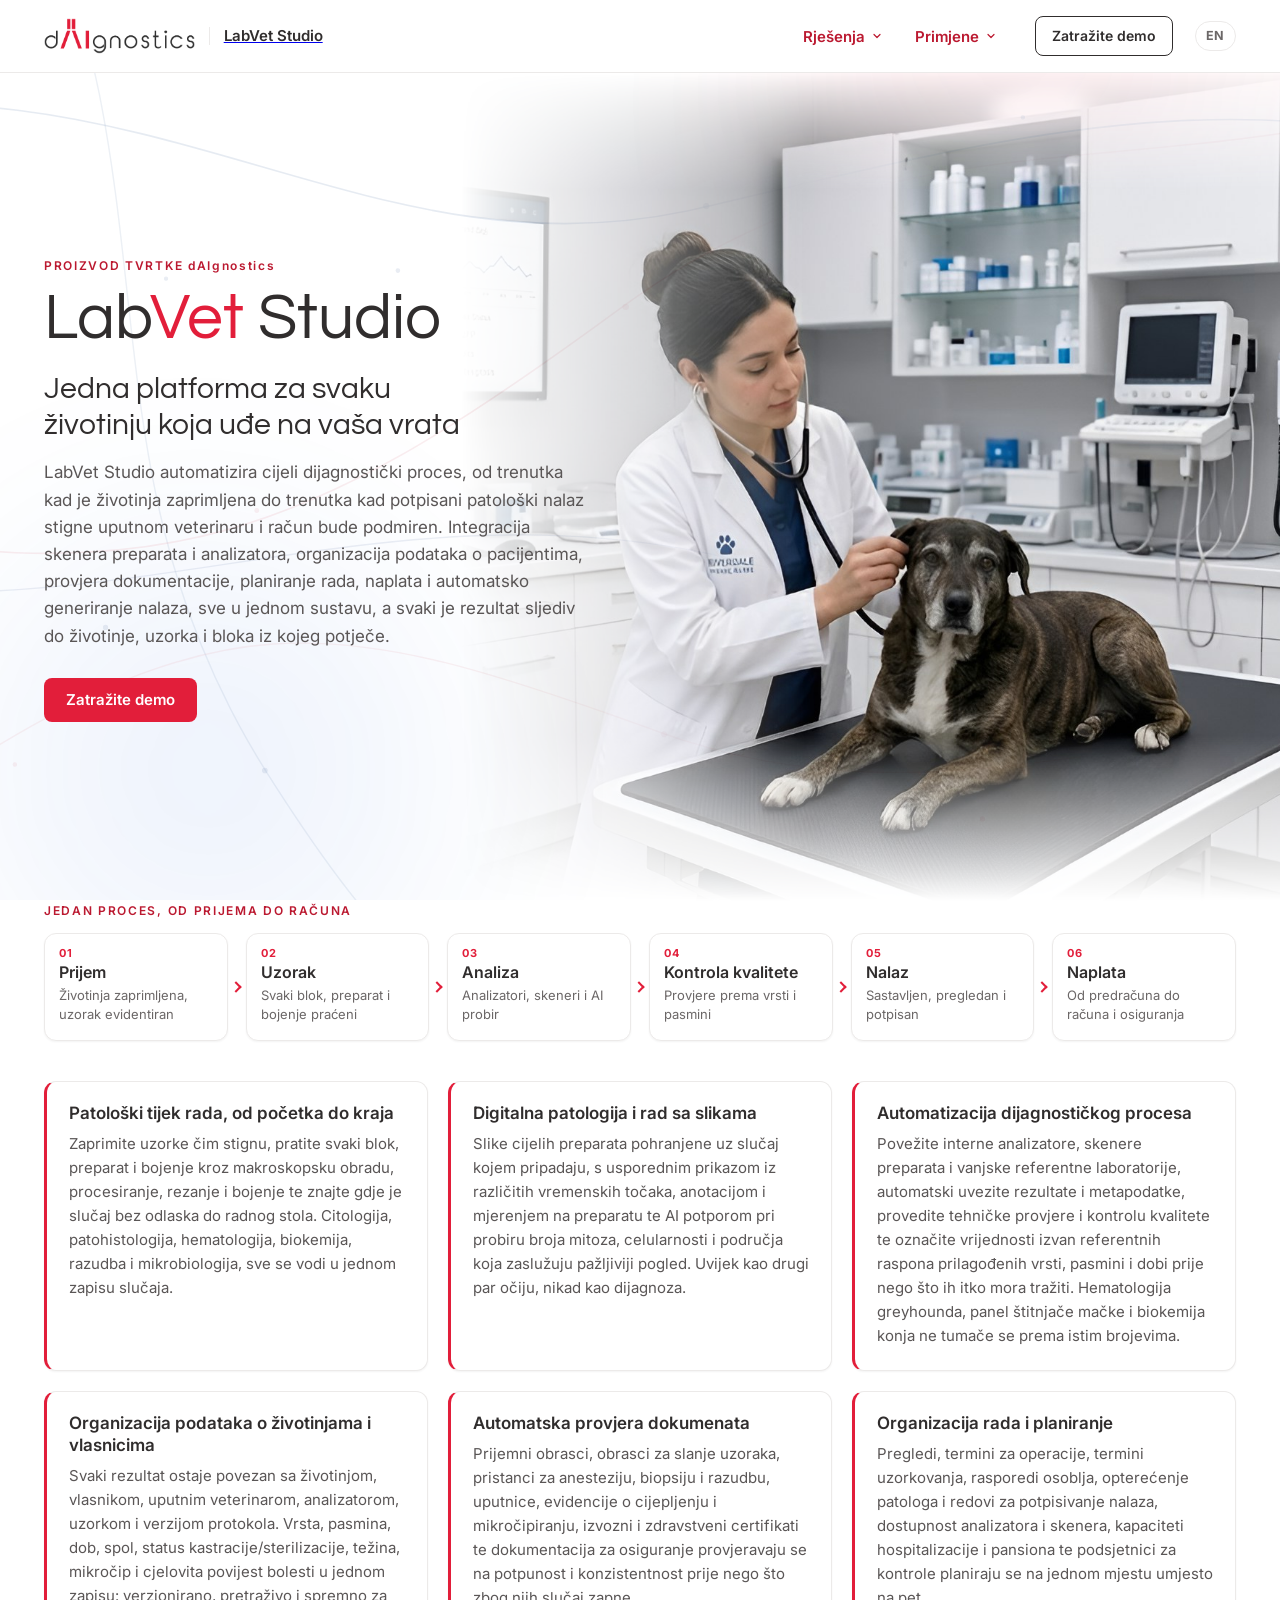
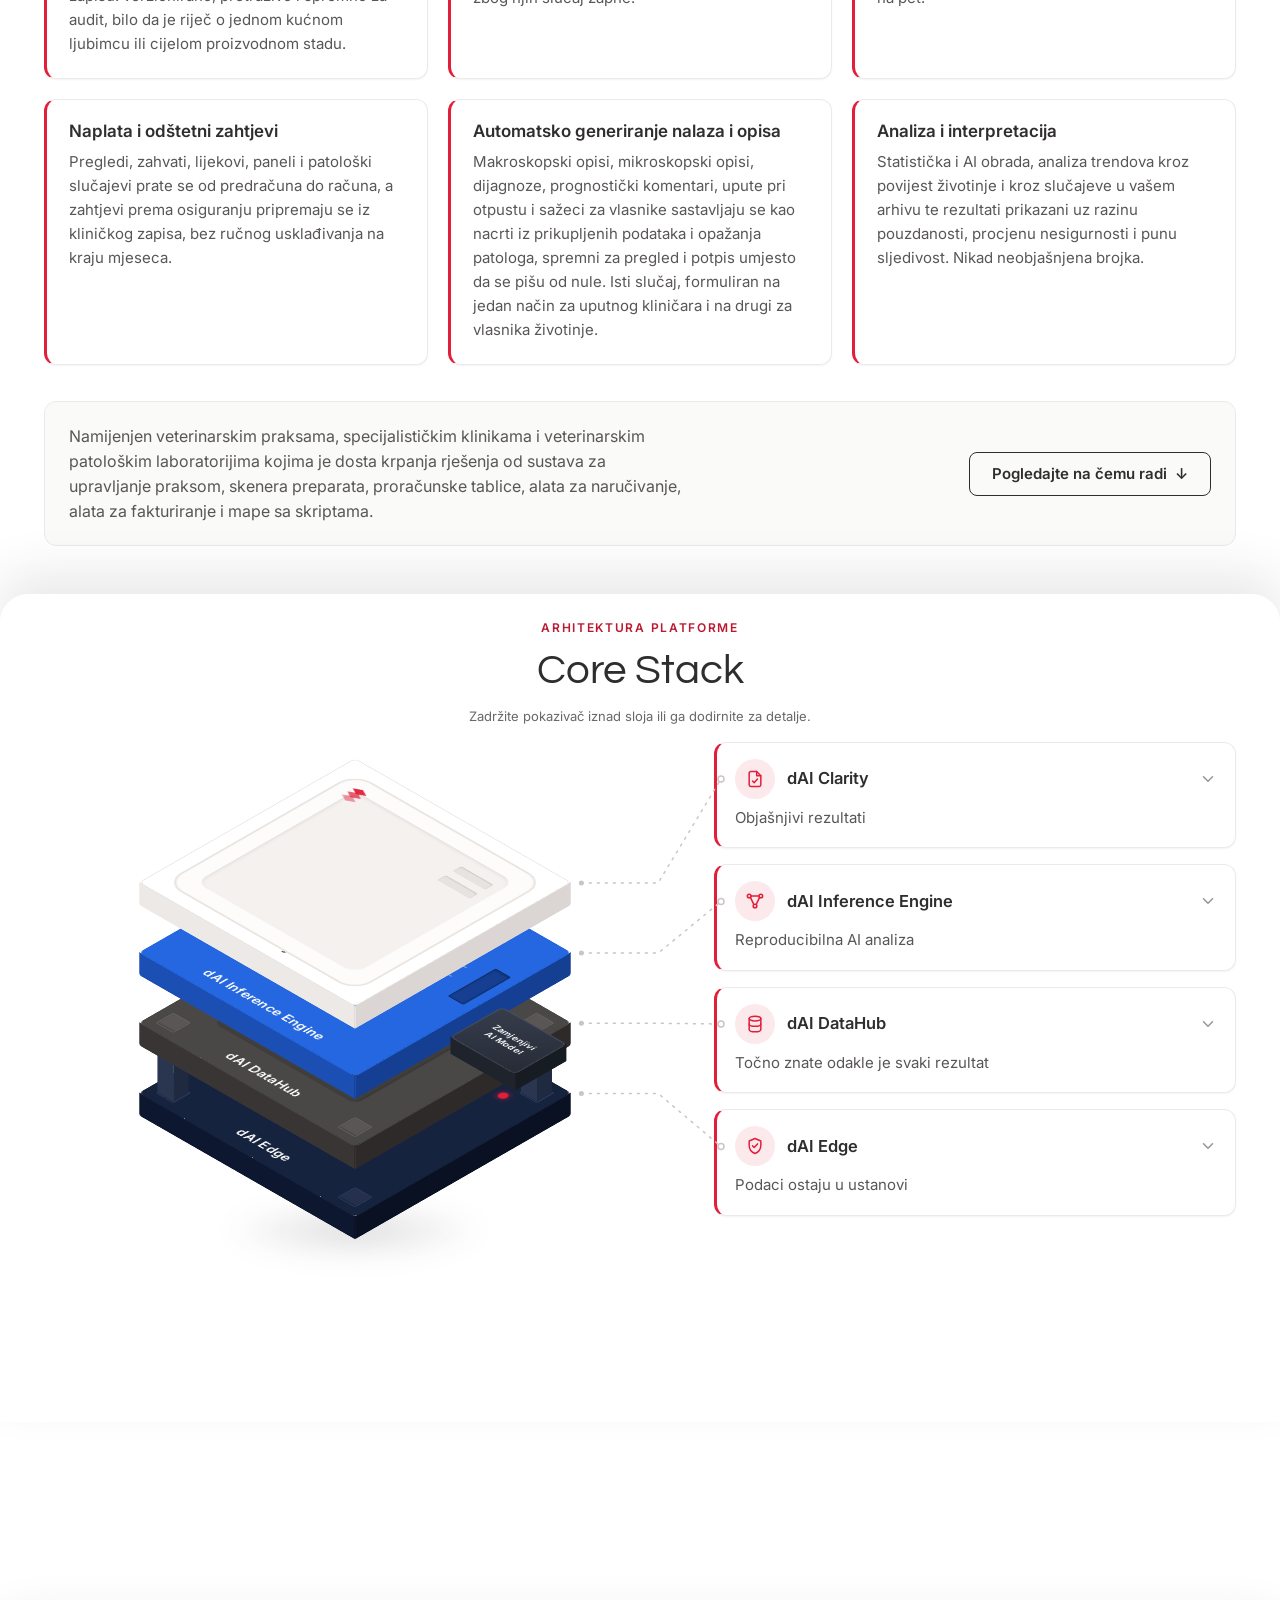
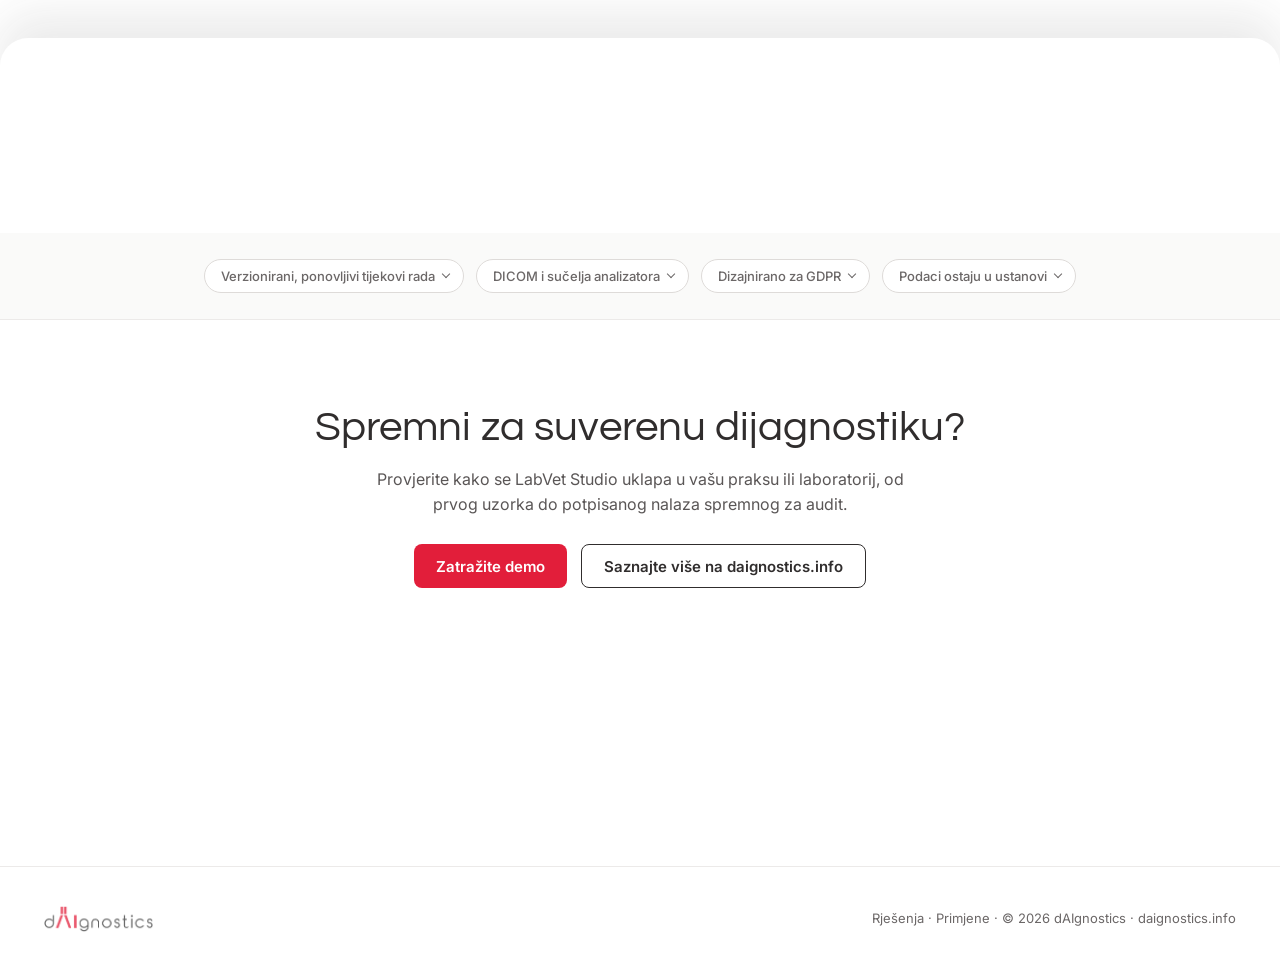
==== commit 212b868a: "Veterinary content for Solutions, Use cases, nav and Core Stack; product name in header - Solutions " ====
--- a/hr/index.html
+++ b/hr/index.html
@@ -46,8 +46,9 @@
 
 <header class="site-head">
   <div class="container head-row">
-    <a class="brand" href="index.html" aria-label="dAIgnostics početna">
+    <a class="brand" href="index.html" aria-label="LabVet Studio, proizvod tvrtke dAIgnostics, početna">
       <img src="../assets/daignostics-logo.png" alt="dAIgnostics" class="brand-logo" width="151" height="36">
+      <span class="brand-product">LabVet Studio</span>
     </a>
     <nav class="main-nav" aria-label="Glavna navigacija">
       <ul>
@@ -56,11 +57,12 @@
             <svg class="nav-chev" viewBox="0 0 24 24" fill="none" stroke="currentColor" stroke-width="2.4" stroke-linecap="round" stroke-linejoin="round" focusable="false" aria-hidden="true"><path d="M6 9l6 6 6-6"/></svg>
           </a>
           <ul class="dd">
-            <li><a href="rjesenja.html#health-studio">Health Studio: dijagnostička platforma</a></li>
-            <li><a href="rjesenja.html#dai-edge">dAI Edge: suverenost podataka</a></li>
-            <li><a href="rjesenja.html#ai-izvjestavanje">AI-asistirano izvještavanje</a></li>
-            <li><a href="rjesenja.html#cezih">Nacionalna povezivost (CEZIH)</a></li>
-            <li><a href="rjesenja.html#operacije">Optimizacija bolničkih resursa</a></li>
+            <li><a href="rjesenja.html#pathology-workflow">Patološki tijek rada: od zaprimanja do potpisa</a></li>
+            <li><a href="rjesenja.html#digital-pathology">Digitalna patologija i rad sa slikama</a></li>
+            <li><a href="rjesenja.html#diagnostic-pipeline">Automatizacija dijagnostičkog procesa</a></li>
+            <li><a href="rjesenja.html#animal-data">Podaci o životinjama, vlasnicima i dokumentima</a></li>
+            <li><a href="rjesenja.html#operations">Planiranje, naplata i odštetni zahtjevi</a></li>
+            <li><a href="rjesenja.html#reporting">Automatski nalazi i sažeci za vlasnike</a></li>
             <li><a class="dd-all" href="rjesenja.html">Sva rješenja →</a></li>
           </ul>
         </li>
@@ -69,11 +71,11 @@
             <svg class="nav-chev" viewBox="0 0 24 24" fill="none" stroke="currentColor" stroke-width="2.4" stroke-linecap="round" stroke-linejoin="round" focusable="false" aria-hidden="true"><path d="M6 9l6 6 6-6"/></svg>
           </a>
           <ul class="dd">
-            <li><a href="primjene.html#radiologija">Nacrt radiološkog nalaza u sekundama</a></li>
-            <li><a href="primjene.html#terapijska-lista">Digitalna terapijska lista</a></li>
-            <li><a href="primjene.html#raspored">Automatski raspored liječnika</a></li>
-            <li><a href="primjene.html#patologija">Modernizacija patološkog arhiva</a></li>
-            <li><a href="primjene.html#biosignali">Od biosignala do nalaza</a></li>
+            <li><a href="primjene.html#od-biopsije-do-nalaza">Od biopsije do potpisanog nalaza</a></li>
+            <li><a href="primjene.html#interni-analizatori">Interni analizatori, ispravni rasponi</a></li>
+            <li><a href="primjene.html#probir-preparata">Pregled preparata s AI probirom</a></li>
+            <li><a href="primjene.html#razudba-certifikati">Razudba s provjerenom dokumentacijom</a></li>
+            <li><a href="primjene.html#organizacija-prakse">Planiranje, kapaciteti i zahtjevi</a></li>
             <li><a class="dd-all" href="primjene.html">Sve primjene →</a></li>
           </ul>
         </li>
@@ -131,7 +133,7 @@
       </article>
       <article class="feature">
         <h2 class="feature-title">Organizacija podataka o životinjama i vlasnicima</h2>
-        <p>Svaki rezultat ostaje povezan sa životinjom, vlasnikom, uputnim veterinarom, analizatorom, uzorkom i verzijom protokola. Vrsta, pasmina, dob, spol, status kastracije/sterilizacije, težina, mikročip i cjelovita povijest bolesti u jednom zapisu: verzionirano, pretraživo i audit-ready, bilo da je riječ o jednom kućnom ljubimcu ili cijelom proizvodnom stadu.</p>
+        <p>Svaki rezultat ostaje povezan sa životinjom, vlasnikom, uputnim veterinarom, analizatorom, uzorkom i verzijom protokola. Vrsta, pasmina, dob, spol, status kastracije/sterilizacije, težina, mikročip i cjelovita povijest bolesti u jednom zapisu: verzionirano, pretraživo i spremno za audit, bilo da je riječ o jednom kućnom ljubimcu ili cijelom proizvodnom stadu.</p>
       </article>
       <article class="feature">
         <h2 class="feature-title">Automatska provjera dokumenata</h2>
@@ -259,12 +261,12 @@
         <p class="card-desc">Objašnjivi rezultati</p>
         <div class="panel-clip">
           <div class="panel" role="region" id="panel-clarity" aria-labelledby="trig-clarity">
-            <p class="panel-tech">Sloj za objašnjivo izvještavanje prema kliničarima.</p>
+            <p class="panel-tech">Sloj za objašnjivo izvještavanje prema patolozima i uputnim veterinarima.</p>
             <ul class="features">
-              <li>Audit-ready nalazi s potpunim tragom odlučivanja</li>
+              <li>Nalazi spremni za audit, s potpunim tragom odlučivanja</li>
               <li>Objašnjivost po nalazu: ključni čimbenici, SHAP i mape istaknutosti (saliency)</li>
               <li>Pragovi pouzdanosti i automatsko označavanje graničnih nalaza</li>
-              <li>Izvoz u HL7 FHIR i PDF uz digitalni potpis</li>
+              <li>Digitalno potpisani PDF nalazi i dostava u sustav za upravljanje praksom</li>
             </ul>
           </div>
         </div>
@@ -289,10 +291,10 @@
         <p class="card-desc">Reproducibilna AI analiza</p>
         <div class="panel-clip">
           <div class="panel" role="region" id="panel-inference" aria-labelledby="trig-inference">
-            <p class="panel-tech">Izvođenje verzioniranih analitičkih tijekova rada s Model-Agnostic učitačem.</p>
+            <p class="panel-tech">Izvođenje verzioniranih analitičkih tijekova rada s učitačem neovisnim o modelu.</p>
             <ul class="features">
               <li>Verzionirani, ponovljivi analitički tijekovi rada</li>
-              <li>Model-Agnostic učitač: ONNX, PyTorch, TensorFlow, scikit-learn</li>
+              <li>Učitač neovisan o modelu: ONNX, PyTorch, TensorFlow, scikit-learn</li>
               <li>Reproducibilnost: rezultat vezan uz točnu verziju modela i podataka</li>
               <li>Horizontalno skaliranje i redovi čekanja za serijske analize</li>
             </ul>
@@ -322,10 +324,10 @@
           <div class="panel" role="region" id="panel-datahub" aria-labelledby="trig-datahub">
             <p class="panel-tech">Upravljana baza podataka s punom sljedivošću.</p>
             <ul class="features">
-              <li>Puna sljedivost (provenance) svakog zapisa i transformacije</li>
+              <li>Potpuna sljedivost podrijetla svakog zapisa i transformacije</li>
               <li>Kontrola pristupa po ulogama (RBAC) i cjelovit revizijski dnevnik</li>
               <li>Verzioniranje skupova podataka s nepromjenjivom poviješću</li>
-              <li>Standardizirani rječnici i formati: LOINC, SNOMED CT, DICOM, OMOP</li>
+              <li>Standardizirani rječnici i formati: SNOMED CT veterinarsko proširenje, LOINC, DICOM</li>
             </ul>
           </div>
         </div>
@@ -350,12 +352,12 @@
         <p class="card-desc">Podaci ostaju u ustanovi</p>
         <div class="panel-clip">
           <div class="panel" role="region" id="panel-edge" aria-labelledby="trig-edge">
-            <p class="panel-tech">Sigurna ingestija i lokalna harmonizacija na lokaciji bolnice.</p>
+            <p class="panel-tech">Siguran prihvat podataka i lokalna harmonizacija u samoj praksi ili laboratoriju.</p>
             <ul class="features">
-              <li>Sigurna ingestija na lokaciji bolnice (on-premise)</li>
-              <li>Lokalna harmonizacija i pseudonimizacija prije svake obrade</li>
-              <li>Suverenitet podataka: podaci ne napuštaju ustanovu bez odobrenja</li>
-              <li>Šifriranje u mirovanju i prijenosu (AES-256, TLS 1.3) uz LIS/BIS integraciju</li>
+              <li>Siguran prihvat podataka unutar prakse ili laboratorija (on-premise)</li>
+              <li>Lokalna harmonizacija i pseudonimizacija podataka o vlasnicima prije svake obrade</li>
+              <li>Suverenitet podataka: podaci ne napuštaju praksu bez odobrenja</li>
+              <li>Šifriranje u mirovanju i prijenosu (AES-256, TLS 1.3) uz integraciju s analizatorima i sustavom za upravljanje praksom</li>
             </ul>
           </div>
         </div>
@@ -371,14 +373,14 @@
   <section class="badges" aria-label="Standardi i usklađenost">
     <div class="container badge-row">
       <button class="chip" type="button" aria-expanded="false" aria-controls="note-workflows">Verzionirani, ponovljivi tijekovi rada</button>
-      <button class="chip" type="button" aria-expanded="false" aria-controls="note-standards">HL7 FHIR / DICOM</button>
-      <button class="chip" type="button" aria-expanded="false" aria-controls="note-compliance">Dizajnirano za GDPR i EU AI Act</button>
+      <button class="chip" type="button" aria-expanded="false" aria-controls="note-standards">DICOM i sučelja analizatora</button>
+      <button class="chip" type="button" aria-expanded="false" aria-controls="note-compliance">Dizajnirano za GDPR</button>
       <button class="chip" type="button" aria-expanded="false" aria-controls="note-onprem">Podaci ostaju u ustanovi</button>
     </div>
     <div class="container chip-notes">
       <p class="chip-note" id="note-workflows" hidden>Svaka analiza radi kao verzionirani tijek rada: isti ulaz daje isti rezultat, a svaki je rezultat sljediv do točne verzije tijeka rada i modela koji su ga dali.</p>
-      <p class="chip-note" id="note-standards" hidden>Nalazi, narudžbe i slike razmjenjuju se preko standarda koje vaš LIS, BIS i PACS već govore: HL7 FHIR za podatke, DICOM za slike.</p>
-      <p class="chip-note" id="note-compliance" hidden>Pseudonimizacija, kontrola pristupa po ulogama, potpuni revizijski zapisi i obvezna provjera čovjeka ugrađeni su kako bi podržali obveze iz GDPR-a i zahtjeve koje EU AI Act postavlja za medicinske AI sustave.</p>
+      <p class="chip-note" id="note-standards" hidden>Slike putuju kao DICOM; analizatori, skeneri preparata, referentni laboratoriji i vaš sustav za upravljanje praksom povezuju se otvorenim sučeljima, bez prepisivanja.</p>
+      <p class="chip-note" id="note-compliance" hidden>Podaci o vlasnicima osobni su podaci: pseudonimizacija, kontrola pristupa po ulogama, potpuni revizijski zapisi i obvezna provjera čovjeka ugrađeni su kako bi podržali obveze iz GDPR-a.</p>
       <p class="chip-note" id="note-onprem" hidden>Podaci se zaprimaju, pseudonimiziraju i obrađuju unutar vaše ustanove. Ništa ne napušta ustanovu bez vašeg izričitog odobrenja.</p>
     </div>
   </section>
@@ -386,7 +388,7 @@
   <section class="cta container" id="kontakt">
     <h2 class="cta-title">Spremni za suverenu dijagnostiku?</h2>
     <p class="cta-sub">Provjerite kako se LabVet Studio uklapa u vašu praksu ili laboratorij,
-      od prvog uzorka do potpisanog, audit-ready nalaza.</p>
+      od prvog uzorka do potpisanog nalaza spremnog za audit.</p>
     <div class="cta-row">
       <a class="btn btn-primary" href="mailto:contact@daignostics.info">Zatražite demo</a>
       <a class="btn btn-ghost" href="https://daignostics.info" target="_blank" rel="noopener">Saznajte više na daignostics.info</a>
--- a/css/style.css
+++ b/css/style.css
@@ -237,6 +237,20 @@
 }
 
 .brand { display: inline-flex; align-items: center; min-width: 0; }
+
+/* product name next to the company logo (desktop only: the narrow header has no room) */
+.brand-product { display: none; }
+@media (min-width: 900px) {
+  .brand-product {
+    display: inline-block;
+    margin-left: 14px;
+    padding-left: 14px;
+    border-left: 1px solid var(--line);
+    font: 600 15px/1.2 var(--font-ui);
+    color: var(--ink);
+    white-space: nowrap;
+  }
+}
 .brand-logo {
   height: 36px;
   width: auto;
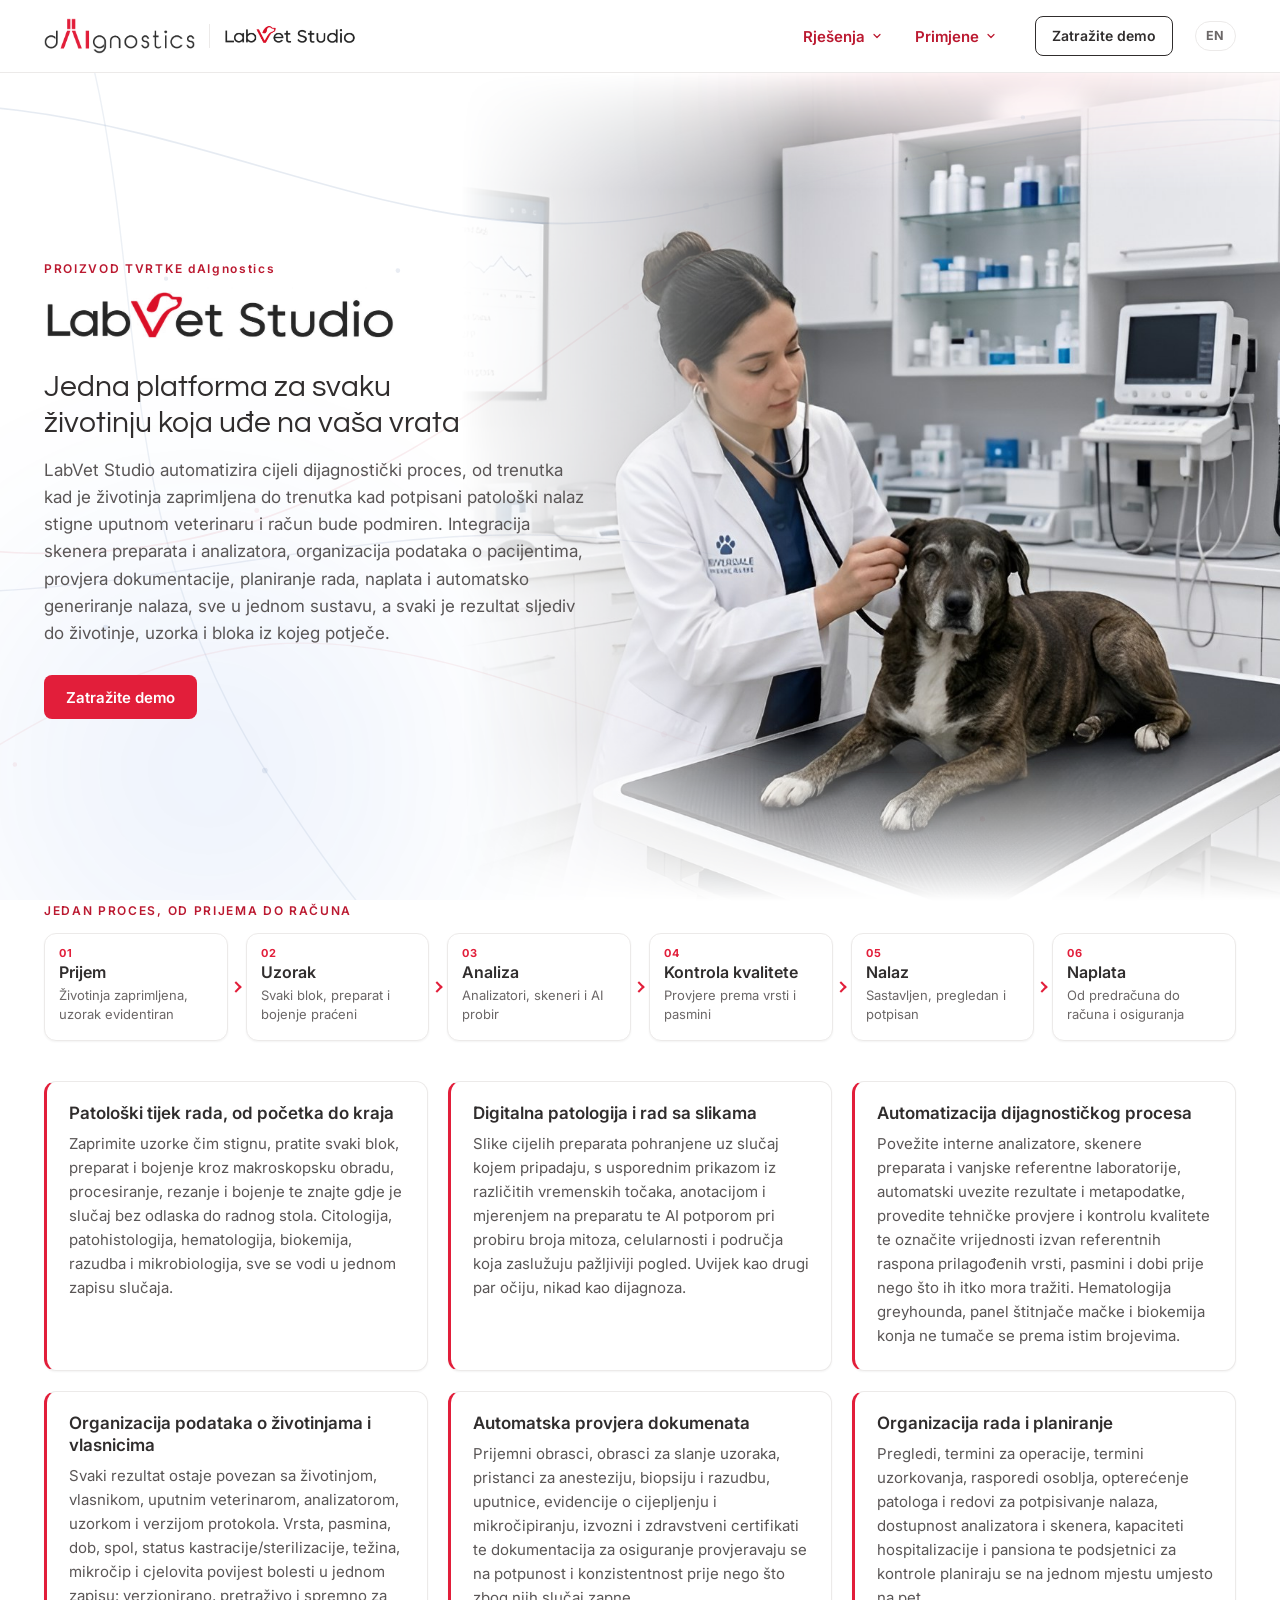
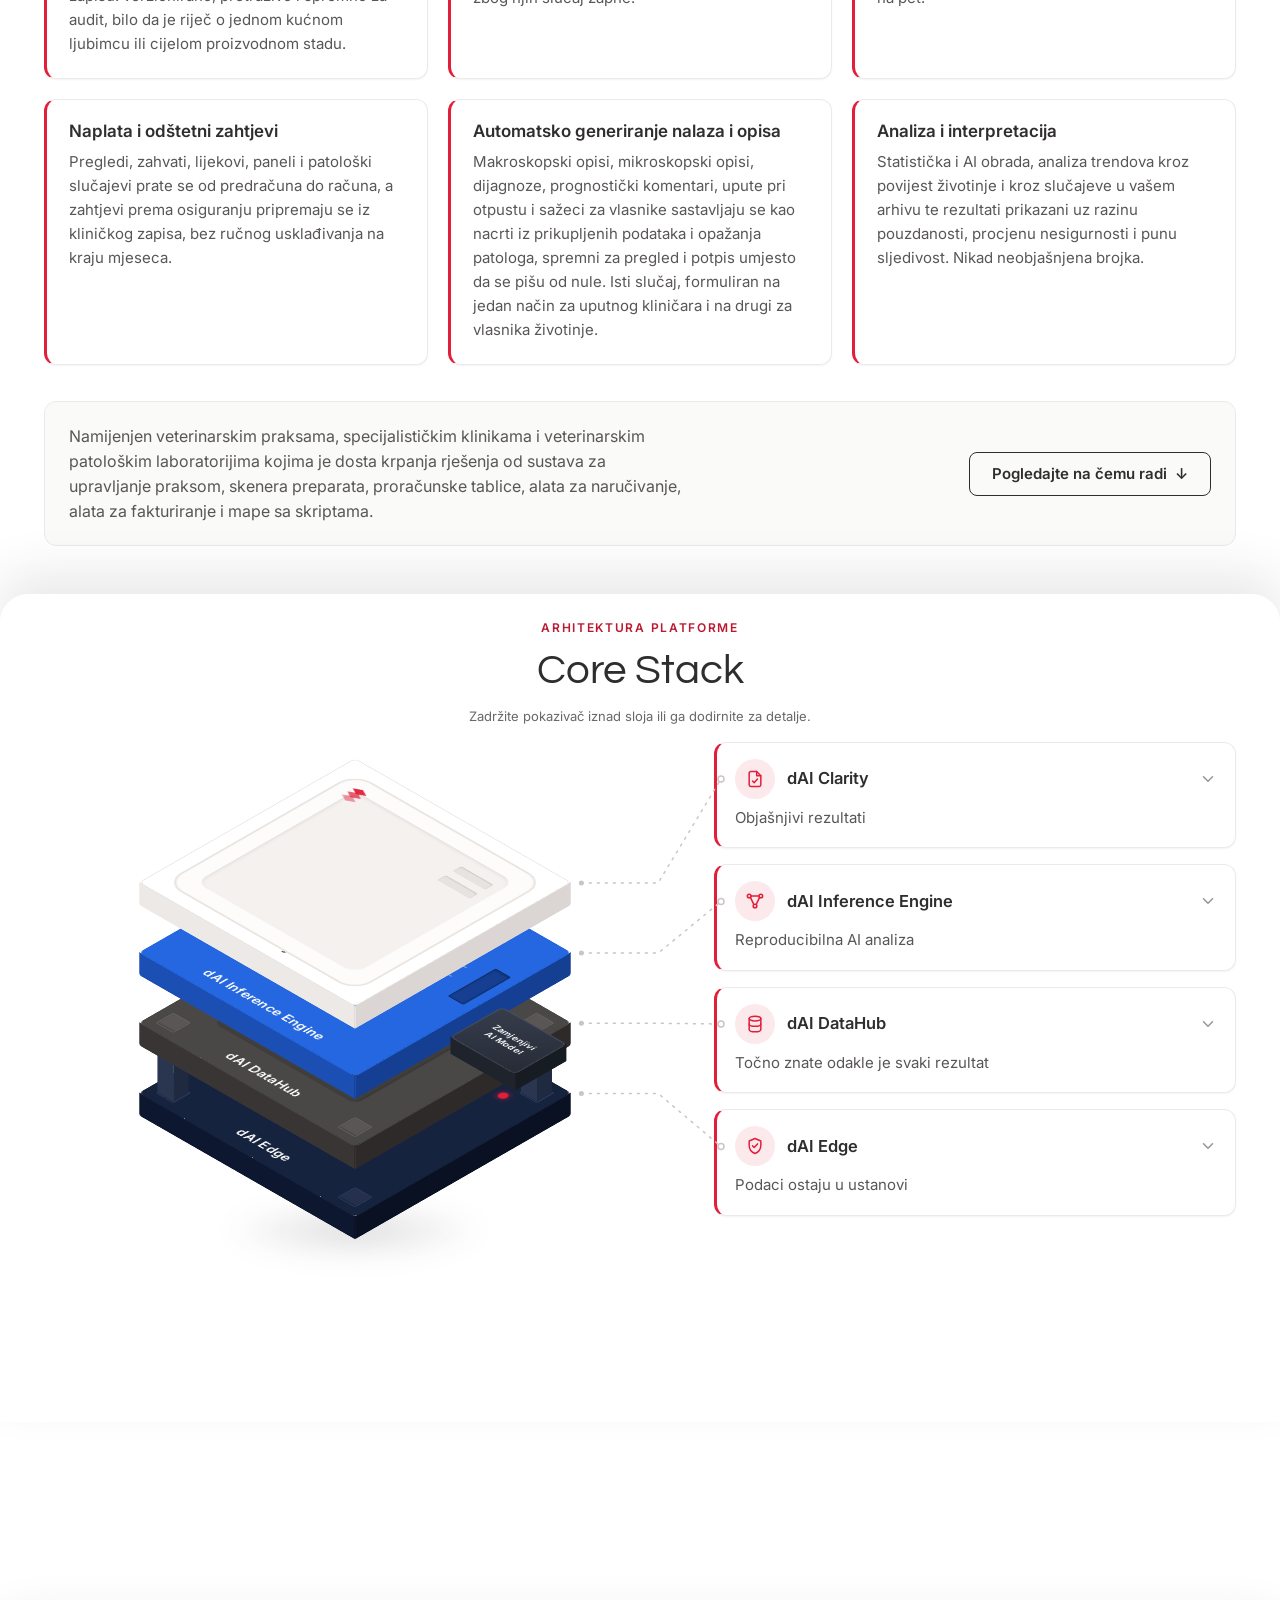
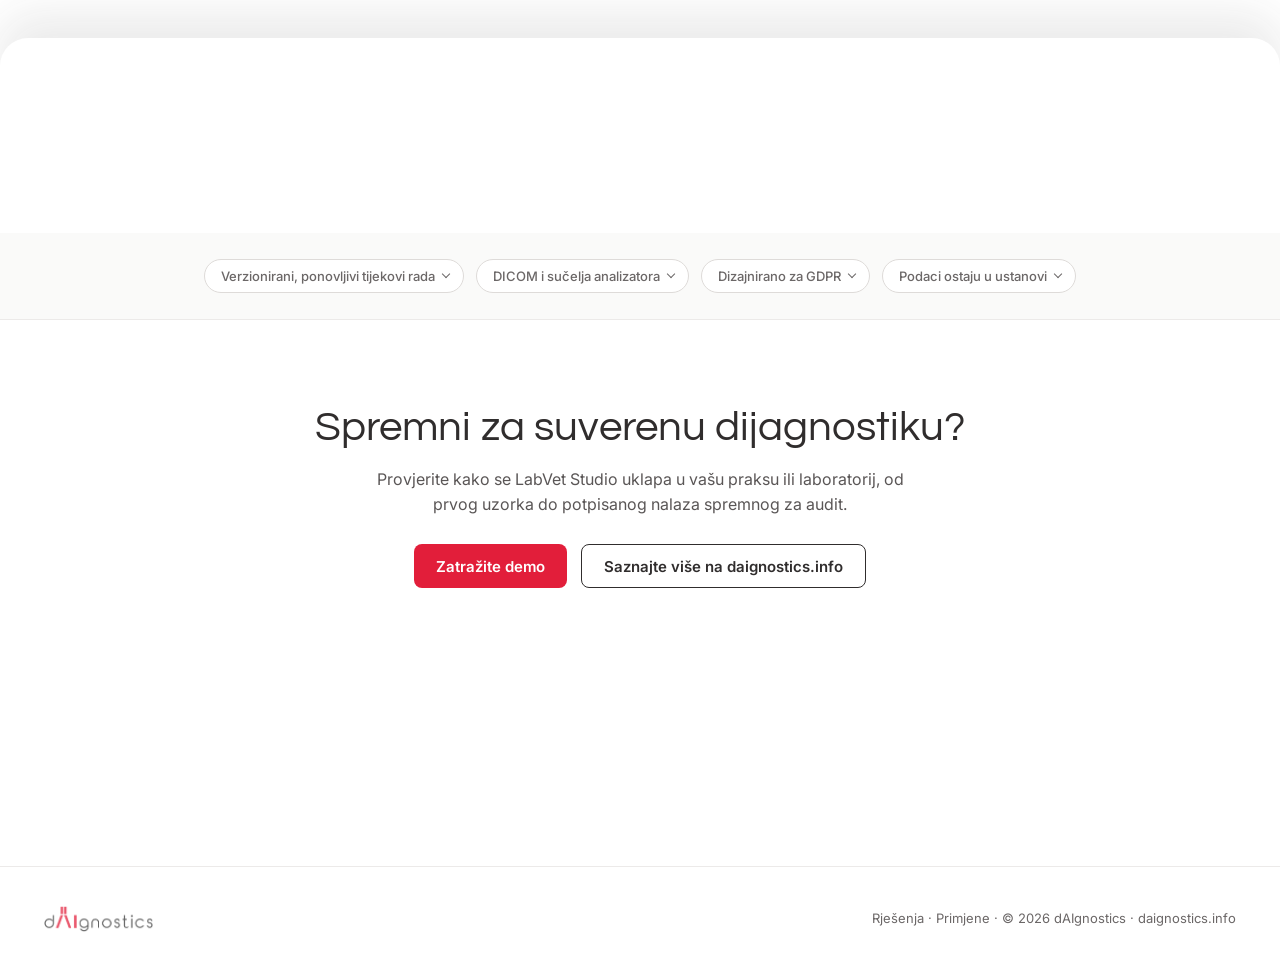
==== commit 72b1883f: "LabVet Studio wordmark: hero h1 and header product mark Transparent PNG trimmed from the supplied lo" ====
--- a/hr/index.html
+++ b/hr/index.html
@@ -48,7 +48,7 @@
   <div class="container head-row">
     <a class="brand" href="index.html" aria-label="LabVet Studio, proizvod tvrtke dAIgnostics, početna">
       <img src="../assets/daignostics-logo.png" alt="dAIgnostics" class="brand-logo" width="151" height="36">
-      <span class="brand-product">LabVet Studio</span>
+      <img class="brand-product" src="../assets/labvet-studio-logo.png" alt="LabVet Studio" width="972" height="175" style="--mark-h: 24px">
     </a>
     <nav class="main-nav" aria-label="Glavna navigacija">
       <ul>
@@ -97,7 +97,7 @@
     <div class="intro-hero">
       <div class="intro-copy">
         <p class="eyebrow intro-eyebrow">Proizvod tvrtke <span class="brand-case">dAIgnostics</span></p>
-        <h1 id="hero-title" class="hero-title">Lab<span class="accent">Vet</span> Studio</h1>
+        <h1 id="hero-title" class="hero-title hero-title--logo"><img src="../assets/labvet-studio-logo.png" alt="LabVet Studio" width="972" height="175" fetchpriority="high" style="--hero-mark-h: clamp(38px, 5.3vw, 64px)"></h1>
         <p class="intro-tagline" role="doc-subtitle">Jedna platforma za svaku životinju koja uđe na vaša vrata</p>
         <p class="intro-lede">LabVet Studio automatizira cijeli dijagnostički proces, od trenutka kad je životinja zaprimljena do trenutka kad potpisani patološki nalaz stigne uputnom veterinaru i račun bude podmiren. Integracija skenera preparata i analizatora, organizacija podataka o pacijentima, provjera dokumentacije, planiranje rada, naplata i automatsko generiranje nalaza, sve u jednom sustavu, a svaki je rezultat sljediv do životinje, uzorka i bloka iz kojeg potječe.</p>
         <div class="intro-actions">
--- a/css/style.css
+++ b/css/style.css
@@ -236,20 +236,30 @@
   height: 72px;
 }
 
-.brand { display: inline-flex; align-items: center; min-width: 0; }
-
-/* product name next to the company logo (desktop only: the narrow header has no room) */
+.brand { display: inline-flex; align-items: center; min-width: 0; text-decoration: none; }
+
+/* product wordmark next to the company logo (desktop only: the narrow header has no room).
+   --mark-h is set inline per site so the two wordmarks, which have different
+   proportions, render with the same letter height */
 .brand-product { display: none; }
 @media (min-width: 900px) {
   .brand-product {
     display: inline-block;
+    height: var(--mark-h, 28px);
+    width: auto;
     margin-left: 14px;
     padding-left: 14px;
     border-left: 1px solid var(--line);
-    font: 600 15px/1.2 var(--font-ui);
-    color: var(--ink);
-    white-space: nowrap;
+    box-sizing: content-box;
   }
+}
+
+/* hero h1 rendered as the product wordmark; --hero-mark-h set inline per site */
+.hero-title--logo img {
+  display: block;
+  height: var(--hero-mark-h, clamp(44px, 5.9vw, 72px));
+  width: auto;
+  max-width: 100%;
 }
 .brand-logo {
   height: 36px;
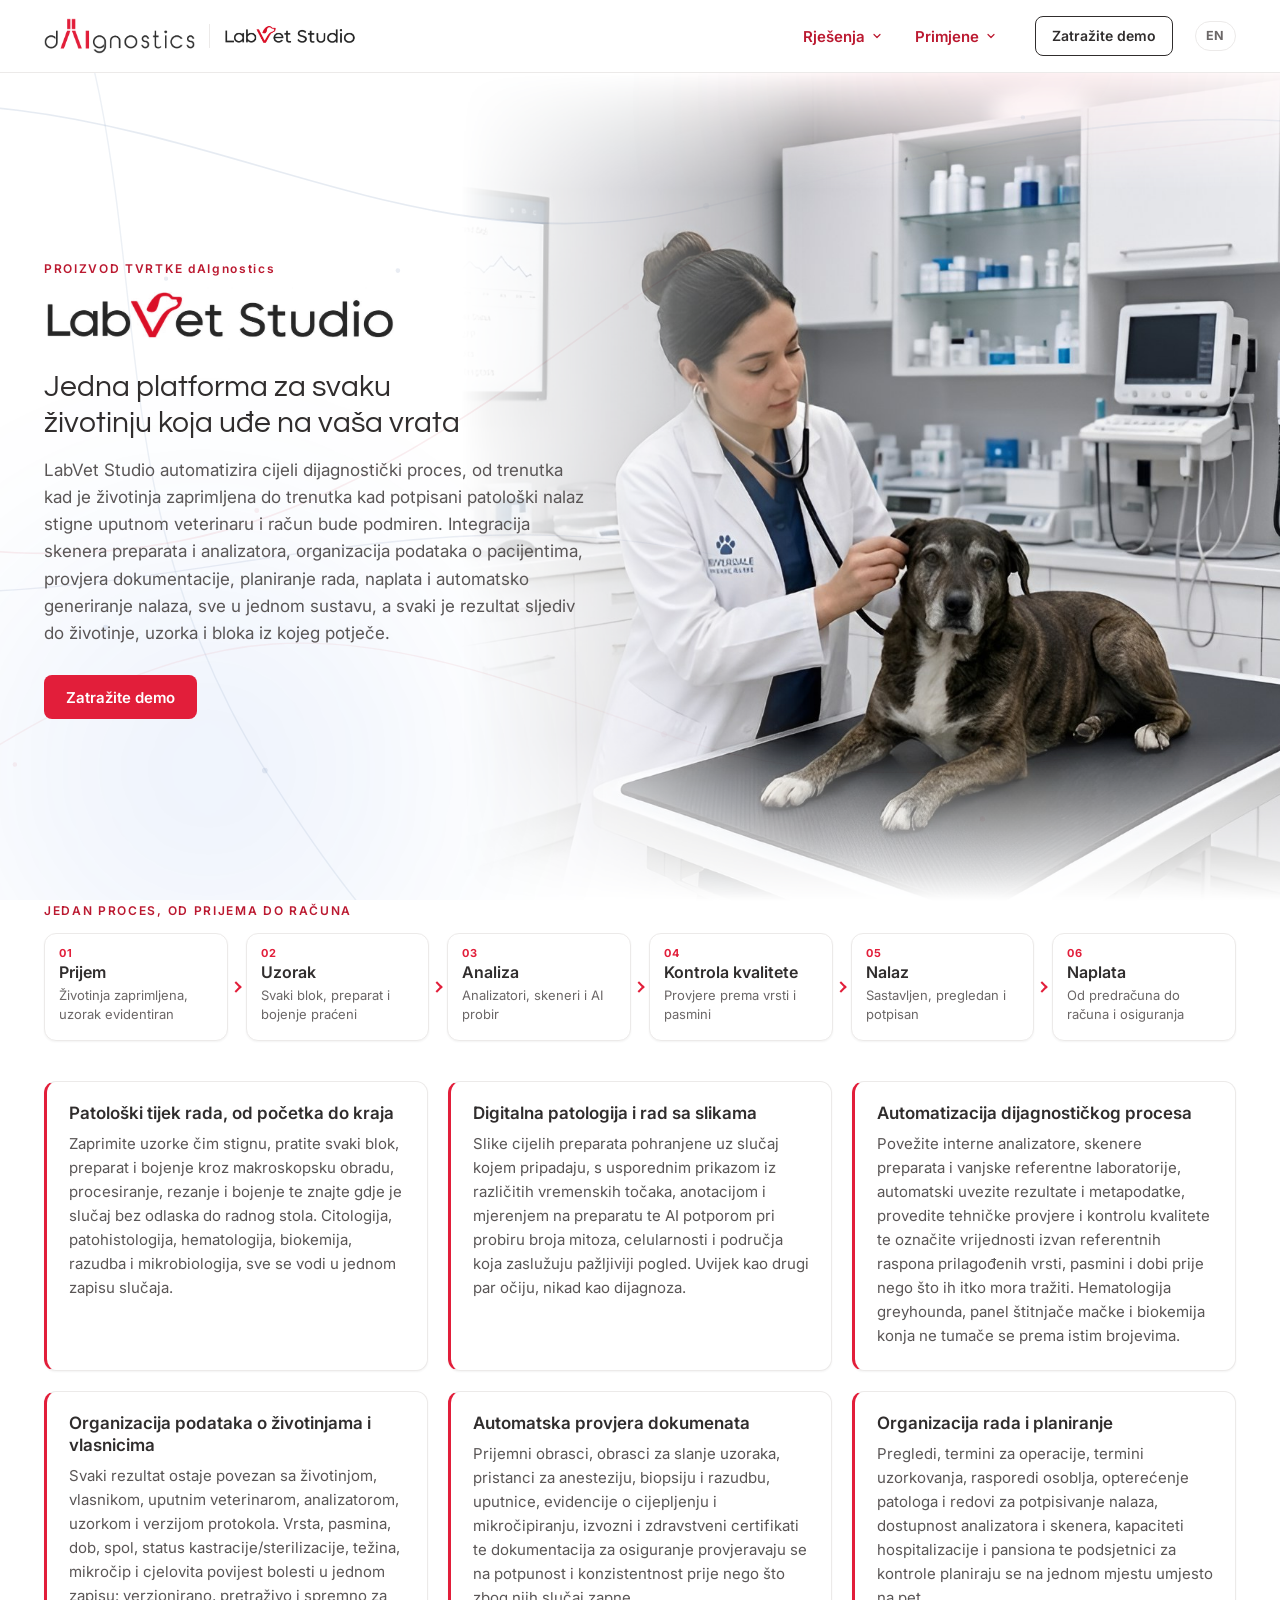
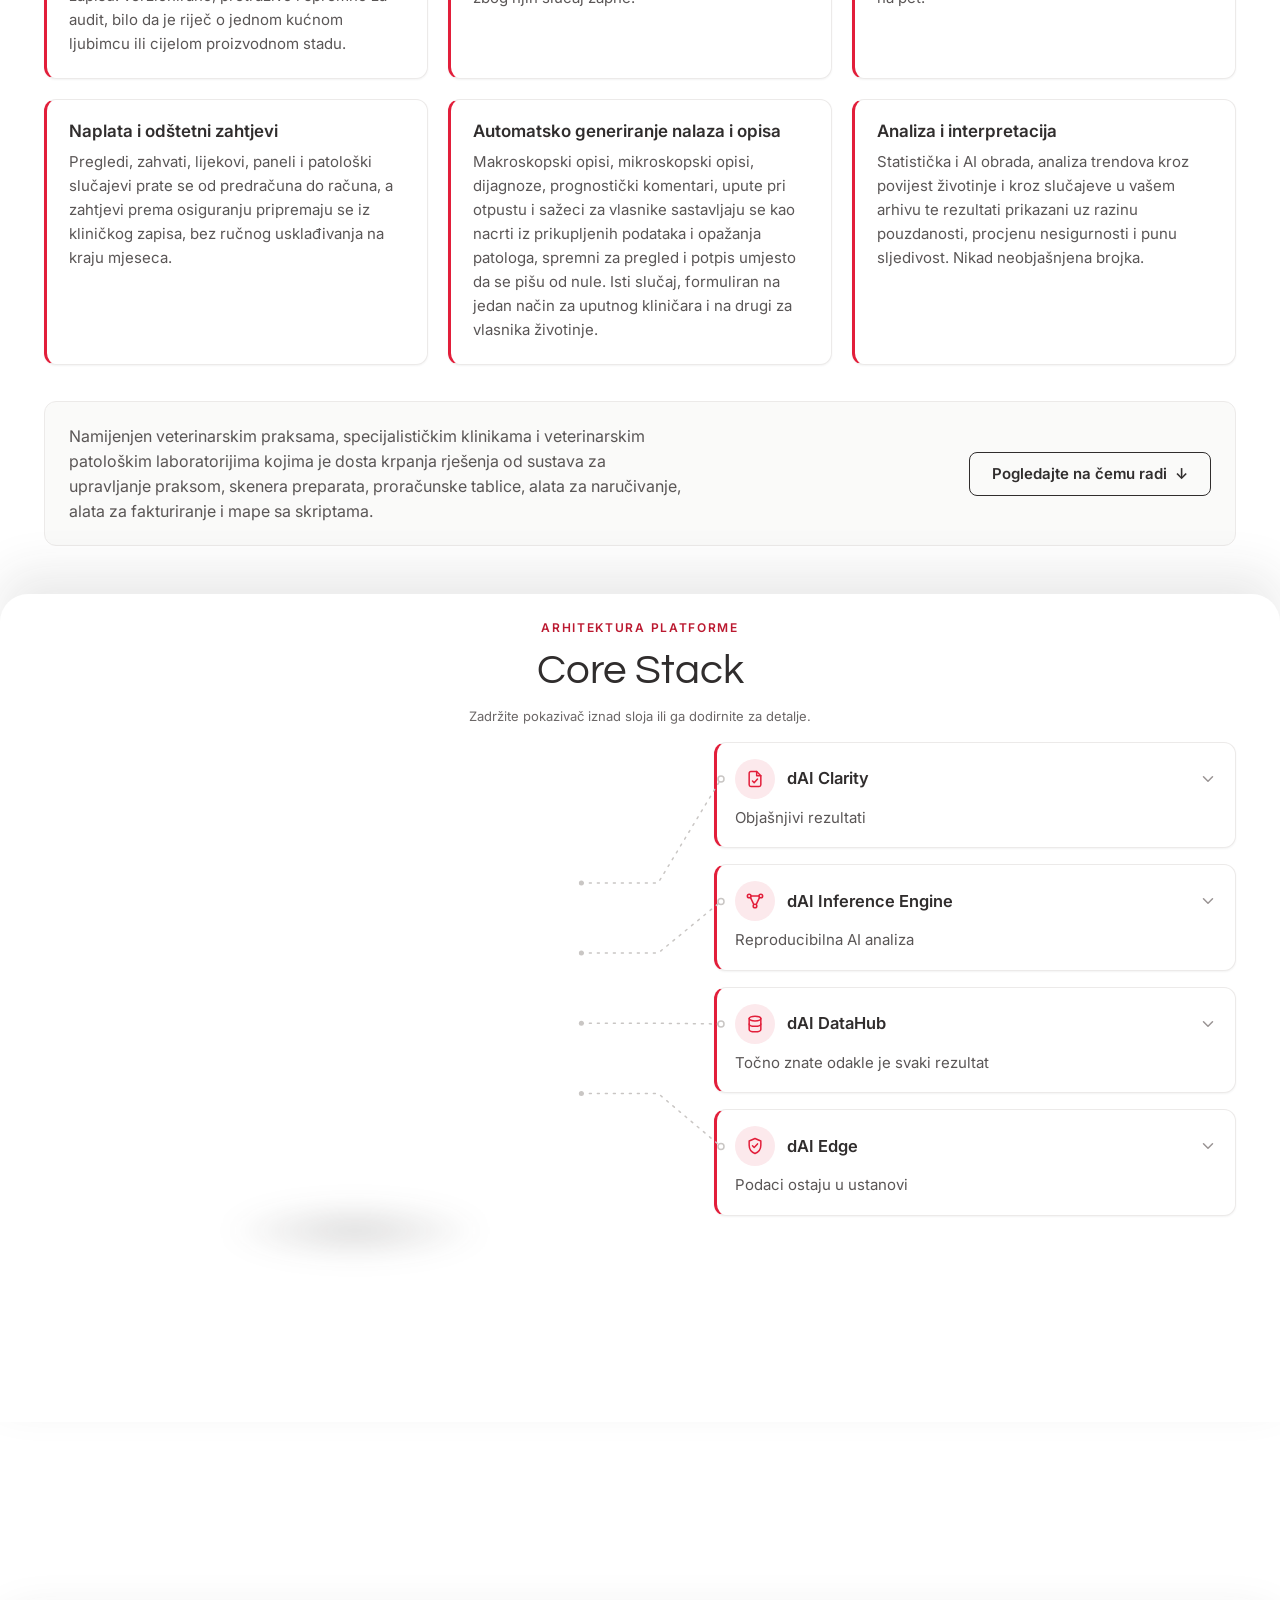
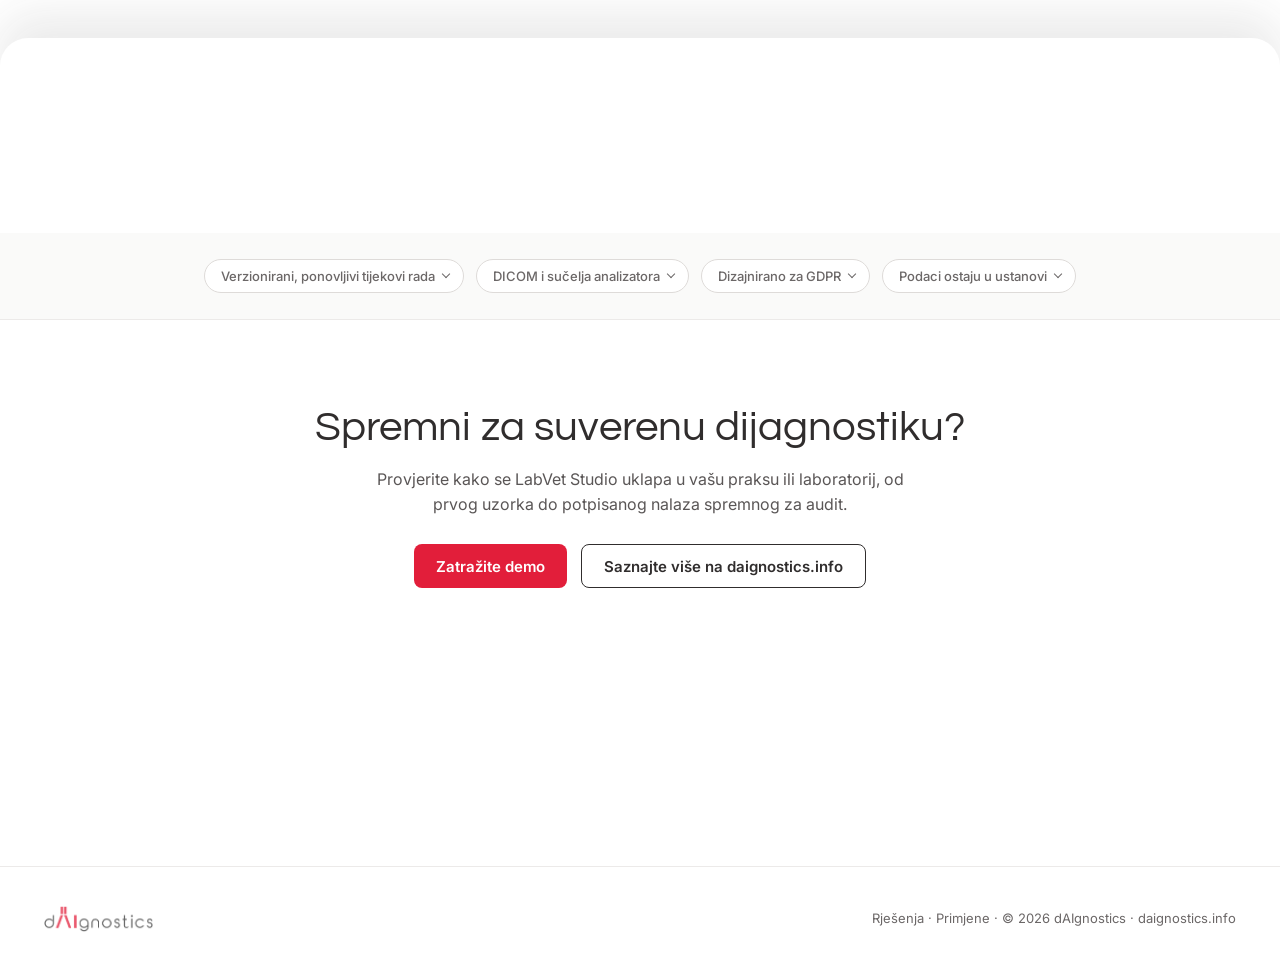
==== commit 8517d211: "Favicon from the product wordmark White mark on the brand-red tile: ICO (16/32/48), 192 and 512 PNG " ====
--- a/hr/index.html
+++ b/hr/index.html
@@ -5,7 +5,10 @@
   <meta name="viewport" content="width=device-width, initial-scale=1.0">
   <title>LabVet Studio by dAIgnostics</title>
   <meta name="description" content="LabVet Studio: jedna platforma za svaku životinju koja uđe na vaša vrata. Integracija skenera preparata i analizatora, organizacija podataka o pacijentima, provjera dokumentacije, planiranje rada, naplata i automatsko generiranje nalaza, a svaki je rezultat sljediv do životinje, uzorka i bloka iz kojeg potječe.">
-  <link rel="icon" type="image/svg+xml" href="../assets/favicon.svg">
+  <link rel="icon" href="../assets/favicon.ico" sizes="16x16 32x32 48x48">
+  <link rel="icon" type="image/png" sizes="192x192" href="../assets/icon-192.png">
+  <link rel="icon" type="image/png" sizes="512x512" href="../assets/icon-512.png">
+  <link rel="apple-touch-icon" sizes="180x180" href="../assets/apple-touch-icon.png">
   <link rel="alternate" hreflang="en" href="../index.html">
   <link rel="alternate" hreflang="hr" href="index.html">
   <link rel="preconnect" href="https://fonts.googleapis.com">
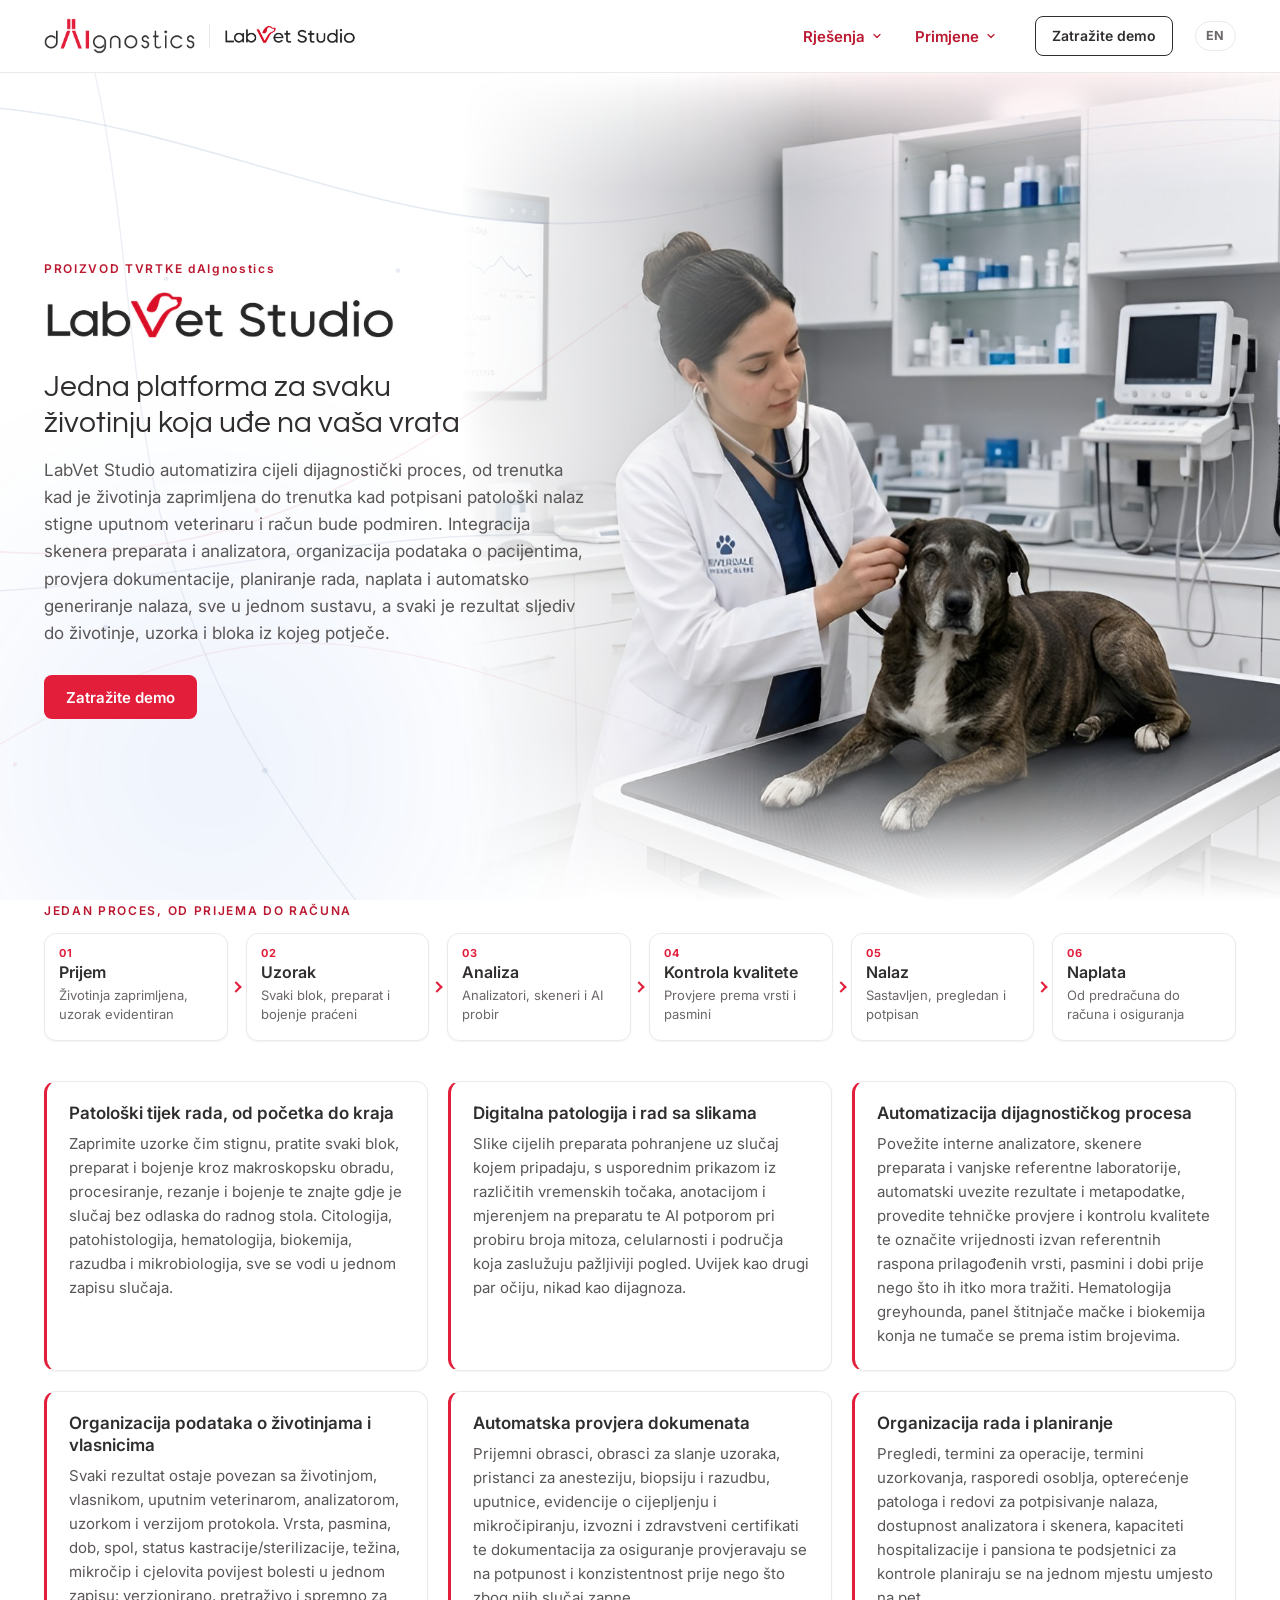
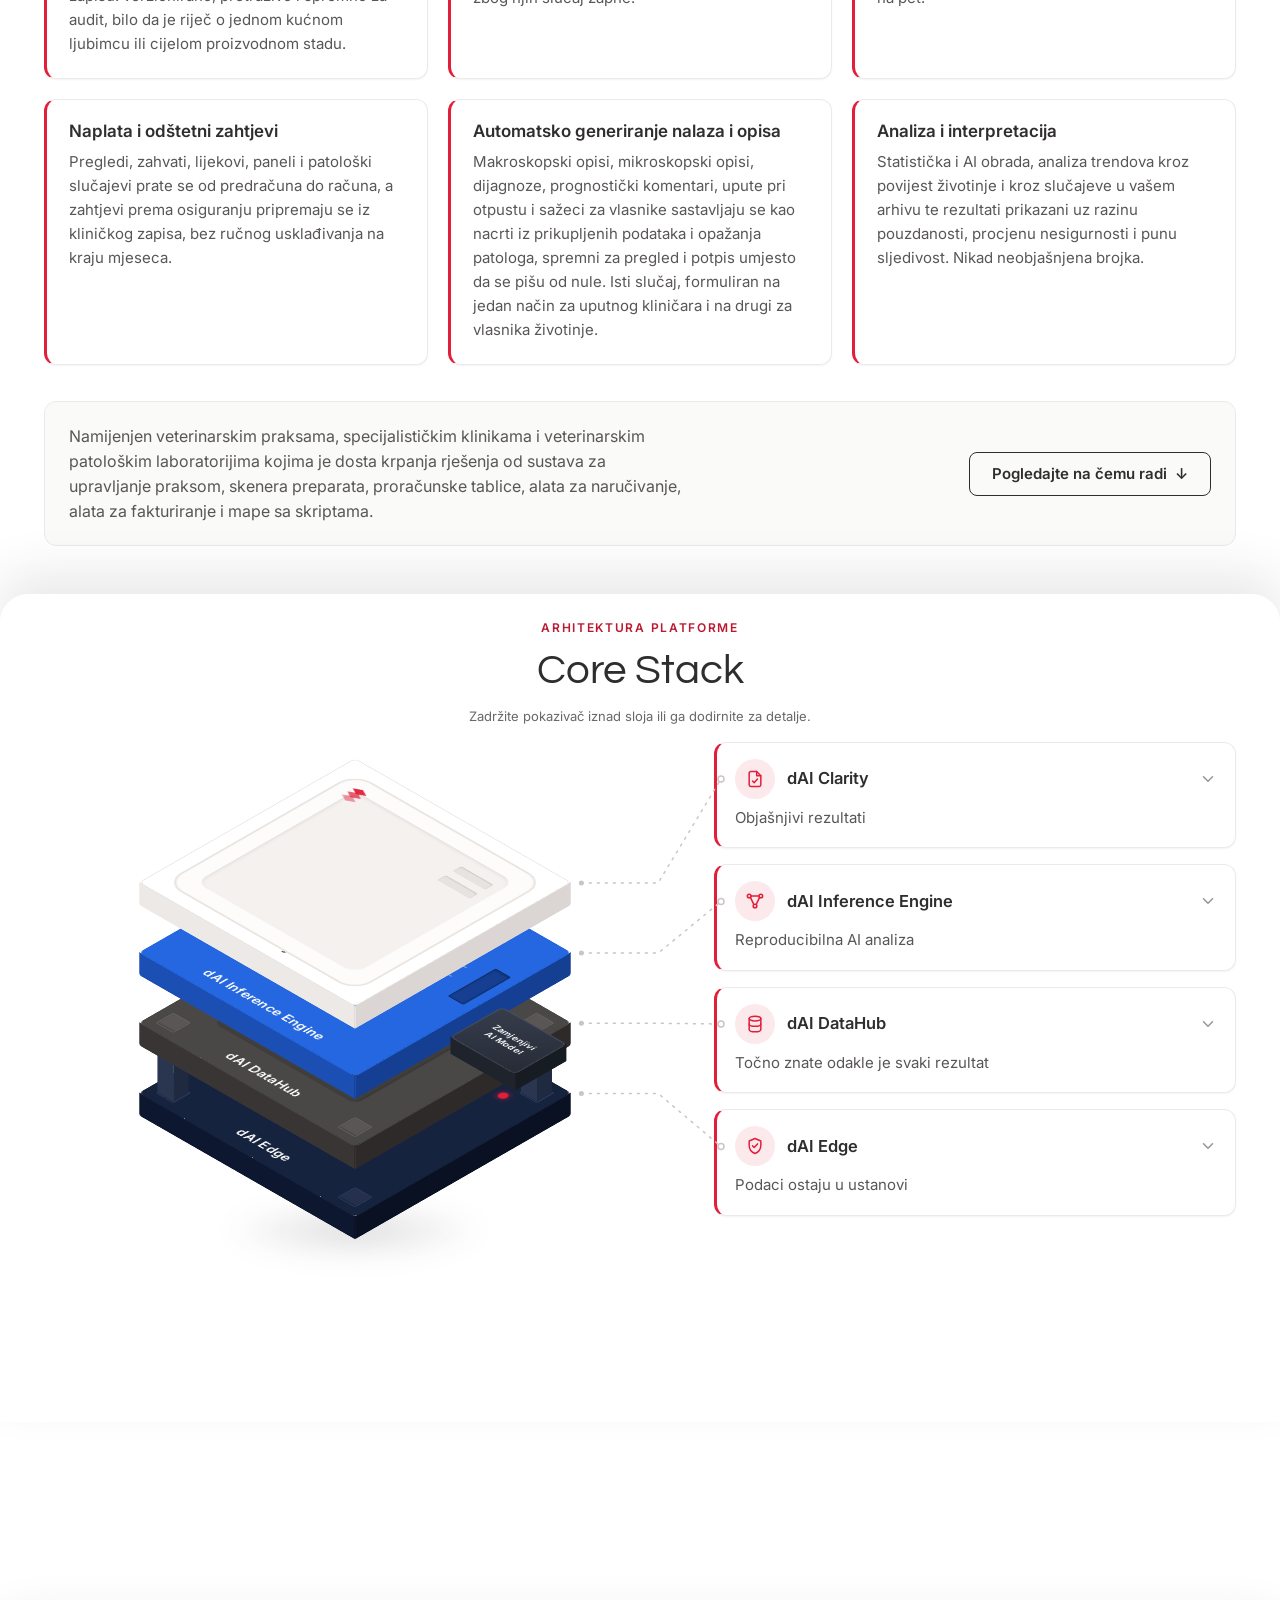
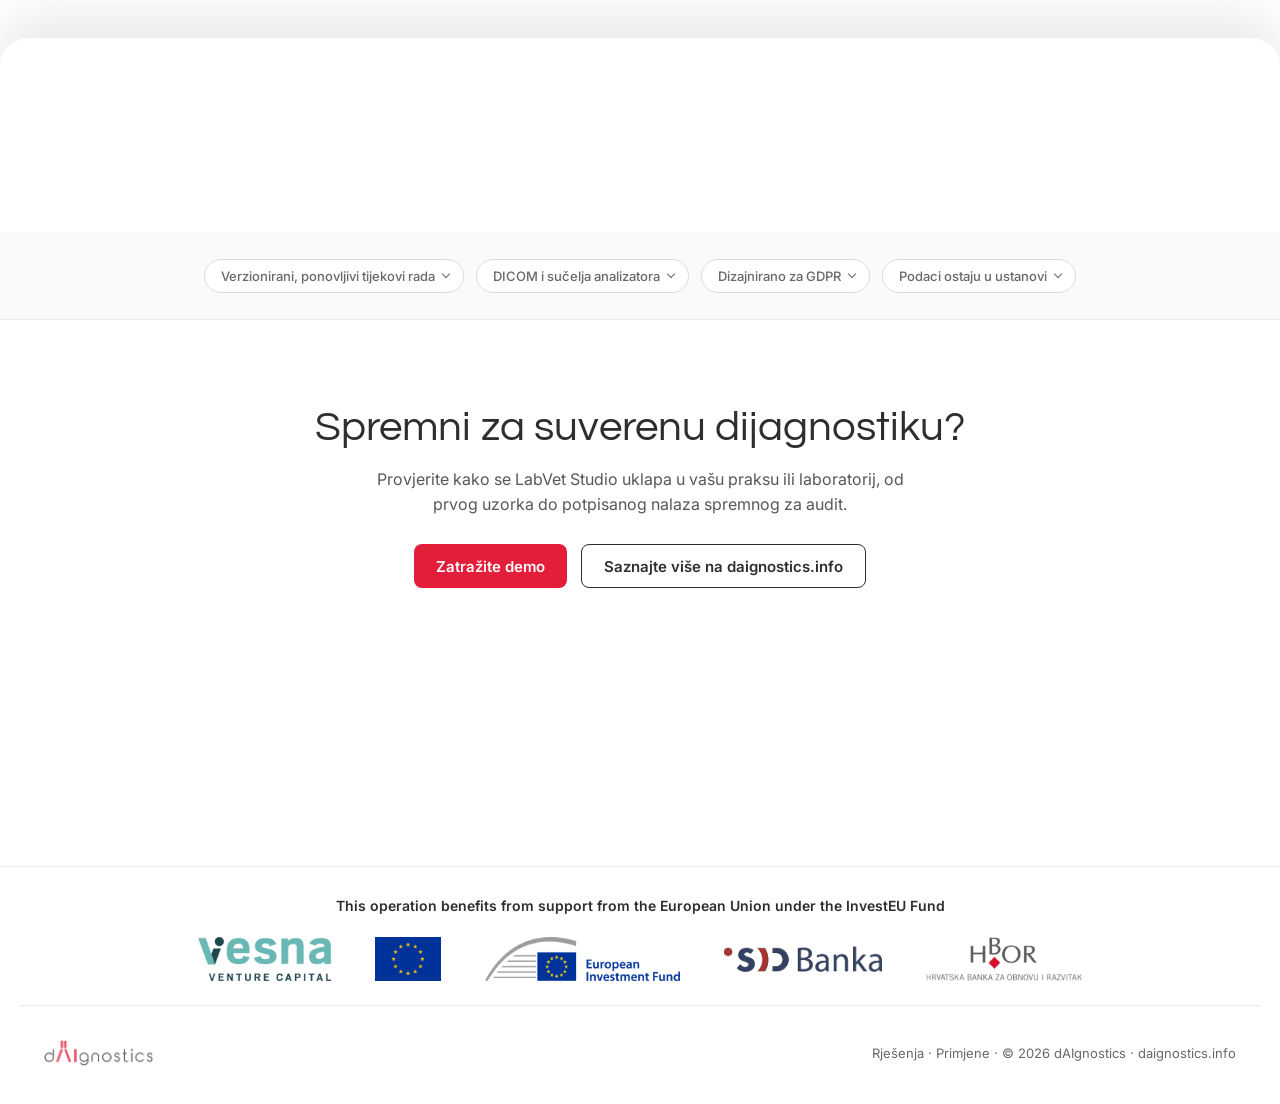
==== commit 2fae667b: "Add InvestEU co-branding to footer EIF agreement requires the InvestEU statement and the EU emblem (" ====
--- a/hr/index.html
+++ b/hr/index.html
@@ -401,6 +401,16 @@
 </main>
 
 <footer class="site-foot">
+  <div class="container foot-funding">
+    <p class="funding-note">This operation benefits from support from the European Union under the InvestEU Fund</p>
+    <ul class="funding-logos">
+      <li><img src="../assets/funding/vesna.png" alt="Vesna Venture Capital" class="fl-vesna" width="362" height="120" loading="lazy"></li>
+      <li><img src="../assets/funding/eu-emblem.jpg" alt="Emblem of the European Union" class="fl-eu" width="180" height="120" loading="lazy"></li>
+      <li><img src="../assets/funding/eif.png" alt="European Investment Fund" class="fl-eif" width="531" height="120" loading="lazy"></li>
+      <li><img src="../assets/funding/sid-banka.png" alt="SID Banka" class="fl-sid" width="359" height="59" loading="lazy"></li>
+      <li><img src="../assets/funding/hbor.png" alt="HBOR – Hrvatska banka za obnovu i razvitak" class="fl-hbor" width="426" height="120" loading="lazy"></li>
+    </ul>
+  </div>
   <div class="container foot-row">
     <img src="../assets/daignostics-logo.png" alt="" class="foot-logo" width="109" height="26">
     <p><a href="rjesenja.html">Rješenja</a> · <a href="primjene.html">Primjene</a> · © 2026 dAIgnostics · <a href="https://daignostics.info">daignostics.info</a></p>
--- a/css/style.css
+++ b/css/style.css
@@ -1836,6 +1836,34 @@
 .foot-row a { color: var(--ink-mute); text-decoration: none; }
 .foot-row a:hover { color: var(--red); text-decoration: underline; }
 
+/* InvestEU co-branding (EIF agreement): statement + EU emblem at a prominence
+   similar to the fund/EIF logos — keep the emblem's height equal to theirs */
+.foot-funding {
+  text-align: center;
+  padding-bottom: 24px;
+  margin-bottom: 24px;
+  border-bottom: 1px solid var(--line);
+}
+.funding-note { margin: 0 0 20px; font-size: 14px; font-weight: 600; color: var(--ink); }
+.funding-logos {
+  list-style: none;
+  margin: 0;
+  padding: 0;
+  display: flex;
+  flex-wrap: wrap;
+  align-items: center;
+  justify-content: center;
+  gap: 20px 44px;
+}
+.funding-logos img { display: block; height: 44px; width: auto; }
+.funding-logos .fl-sid { height: 26px; }
+
+@media (max-width: 719.98px) {
+  .funding-logos { gap: 18px 28px; }
+  .funding-logos img { height: 34px; }
+  .funding-logos .fl-sid { height: 20px; }
+}
+
 /* --------------------------------------------------------------------------
    Responsive tuning
    -------------------------------------------------------------------------- */
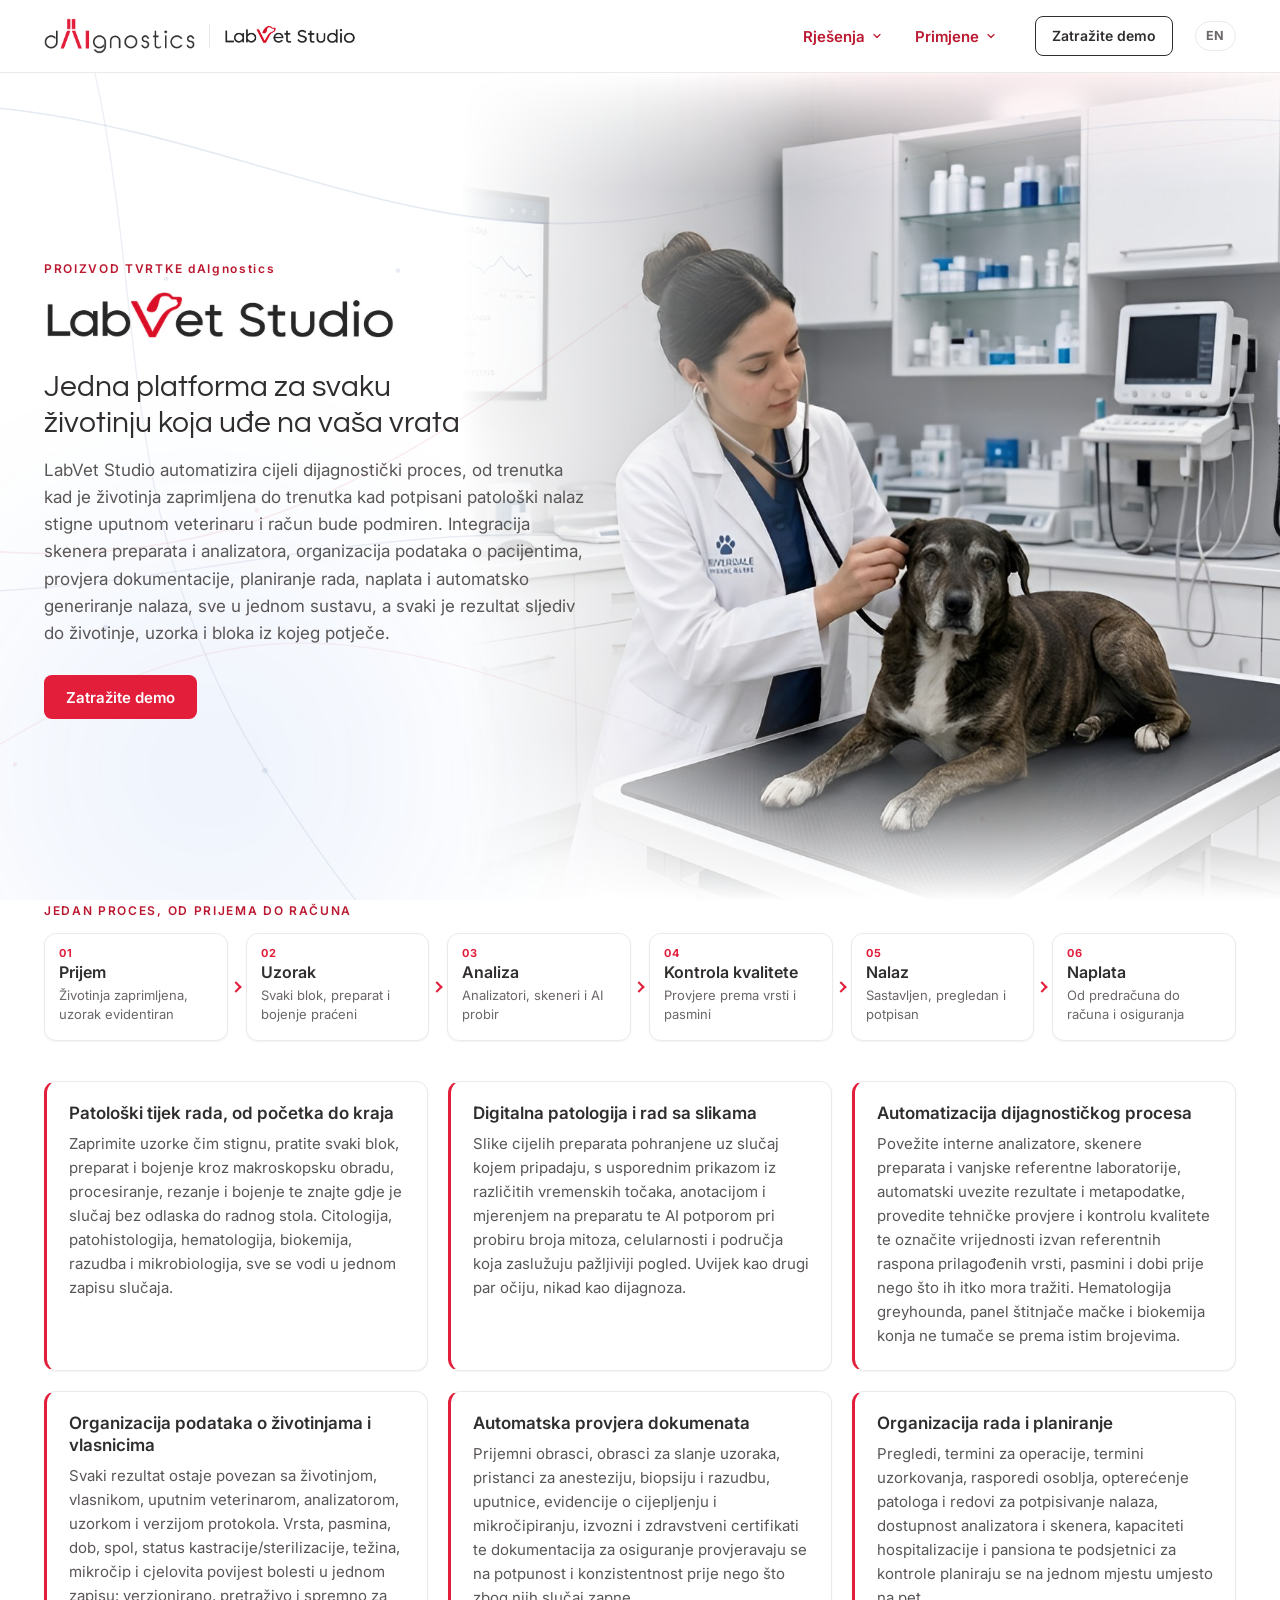
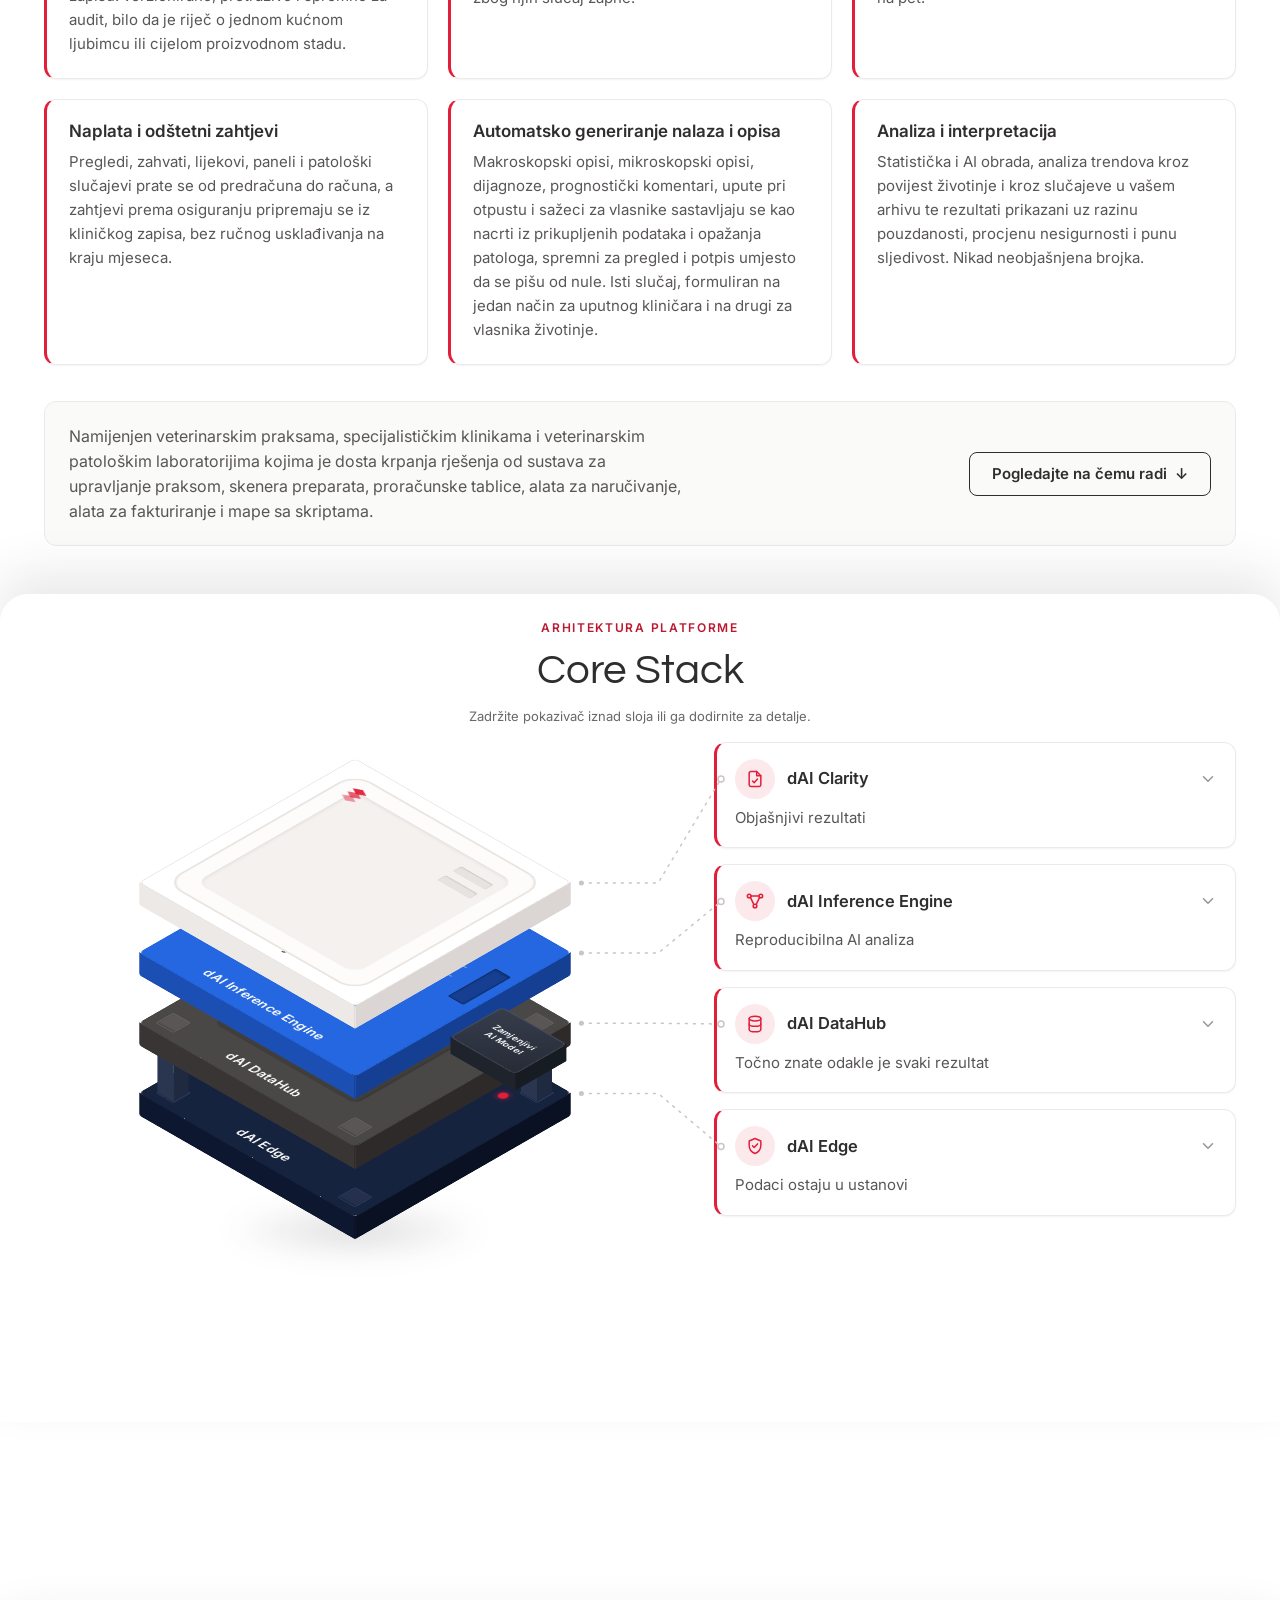
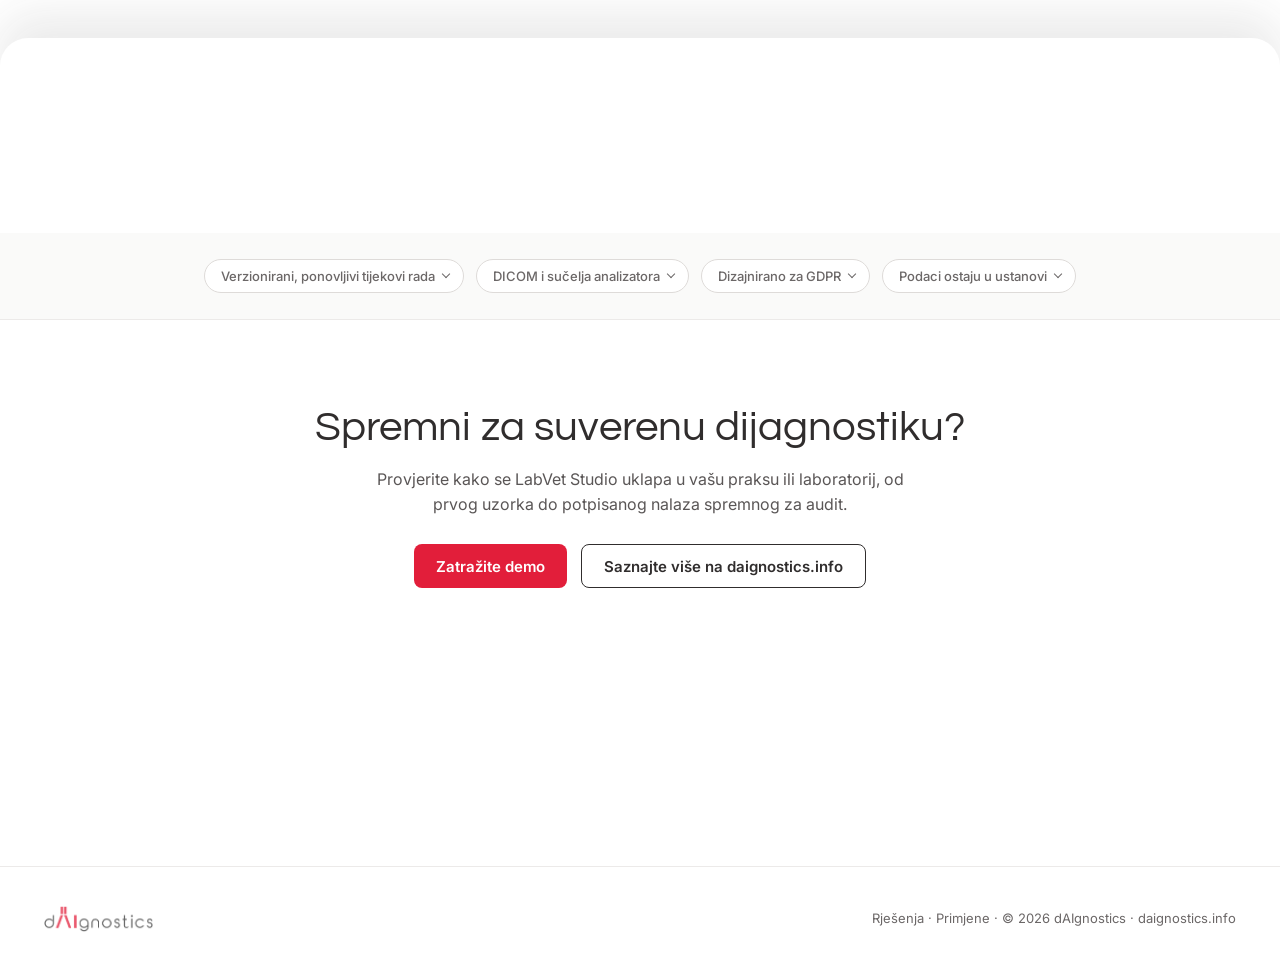
==== commit 09b01715: "Revert "Add InvestEU co-branding to footer" Footer change was not meant for this site; restores the " ====
--- a/hr/index.html
+++ b/hr/index.html
@@ -401,16 +401,6 @@
 </main>
 
 <footer class="site-foot">
-  <div class="container foot-funding">
-    <p class="funding-note">This operation benefits from support from the European Union under the InvestEU Fund</p>
-    <ul class="funding-logos">
-      <li><img src="../assets/funding/vesna.png" alt="Vesna Venture Capital" class="fl-vesna" width="362" height="120" loading="lazy"></li>
-      <li><img src="../assets/funding/eu-emblem.jpg" alt="Emblem of the European Union" class="fl-eu" width="180" height="120" loading="lazy"></li>
-      <li><img src="../assets/funding/eif.png" alt="European Investment Fund" class="fl-eif" width="531" height="120" loading="lazy"></li>
-      <li><img src="../assets/funding/sid-banka.png" alt="SID Banka" class="fl-sid" width="359" height="59" loading="lazy"></li>
-      <li><img src="../assets/funding/hbor.png" alt="HBOR – Hrvatska banka za obnovu i razvitak" class="fl-hbor" width="426" height="120" loading="lazy"></li>
-    </ul>
-  </div>
   <div class="container foot-row">
     <img src="../assets/daignostics-logo.png" alt="" class="foot-logo" width="109" height="26">
     <p><a href="rjesenja.html">Rješenja</a> · <a href="primjene.html">Primjene</a> · © 2026 dAIgnostics · <a href="https://daignostics.info">daignostics.info</a></p>
--- a/css/style.css
+++ b/css/style.css
@@ -1836,34 +1836,6 @@
 .foot-row a { color: var(--ink-mute); text-decoration: none; }
 .foot-row a:hover { color: var(--red); text-decoration: underline; }
 
-/* InvestEU co-branding (EIF agreement): statement + EU emblem at a prominence
-   similar to the fund/EIF logos — keep the emblem's height equal to theirs */
-.foot-funding {
-  text-align: center;
-  padding-bottom: 24px;
-  margin-bottom: 24px;
-  border-bottom: 1px solid var(--line);
-}
-.funding-note { margin: 0 0 20px; font-size: 14px; font-weight: 600; color: var(--ink); }
-.funding-logos {
-  list-style: none;
-  margin: 0;
-  padding: 0;
-  display: flex;
-  flex-wrap: wrap;
-  align-items: center;
-  justify-content: center;
-  gap: 20px 44px;
-}
-.funding-logos img { display: block; height: 44px; width: auto; }
-.funding-logos .fl-sid { height: 26px; }
-
-@media (max-width: 719.98px) {
-  .funding-logos { gap: 18px 28px; }
-  .funding-logos img { height: 34px; }
-  .funding-logos .fl-sid { height: 20px; }
-}
-
 /* --------------------------------------------------------------------------
    Responsive tuning
    -------------------------------------------------------------------------- */
